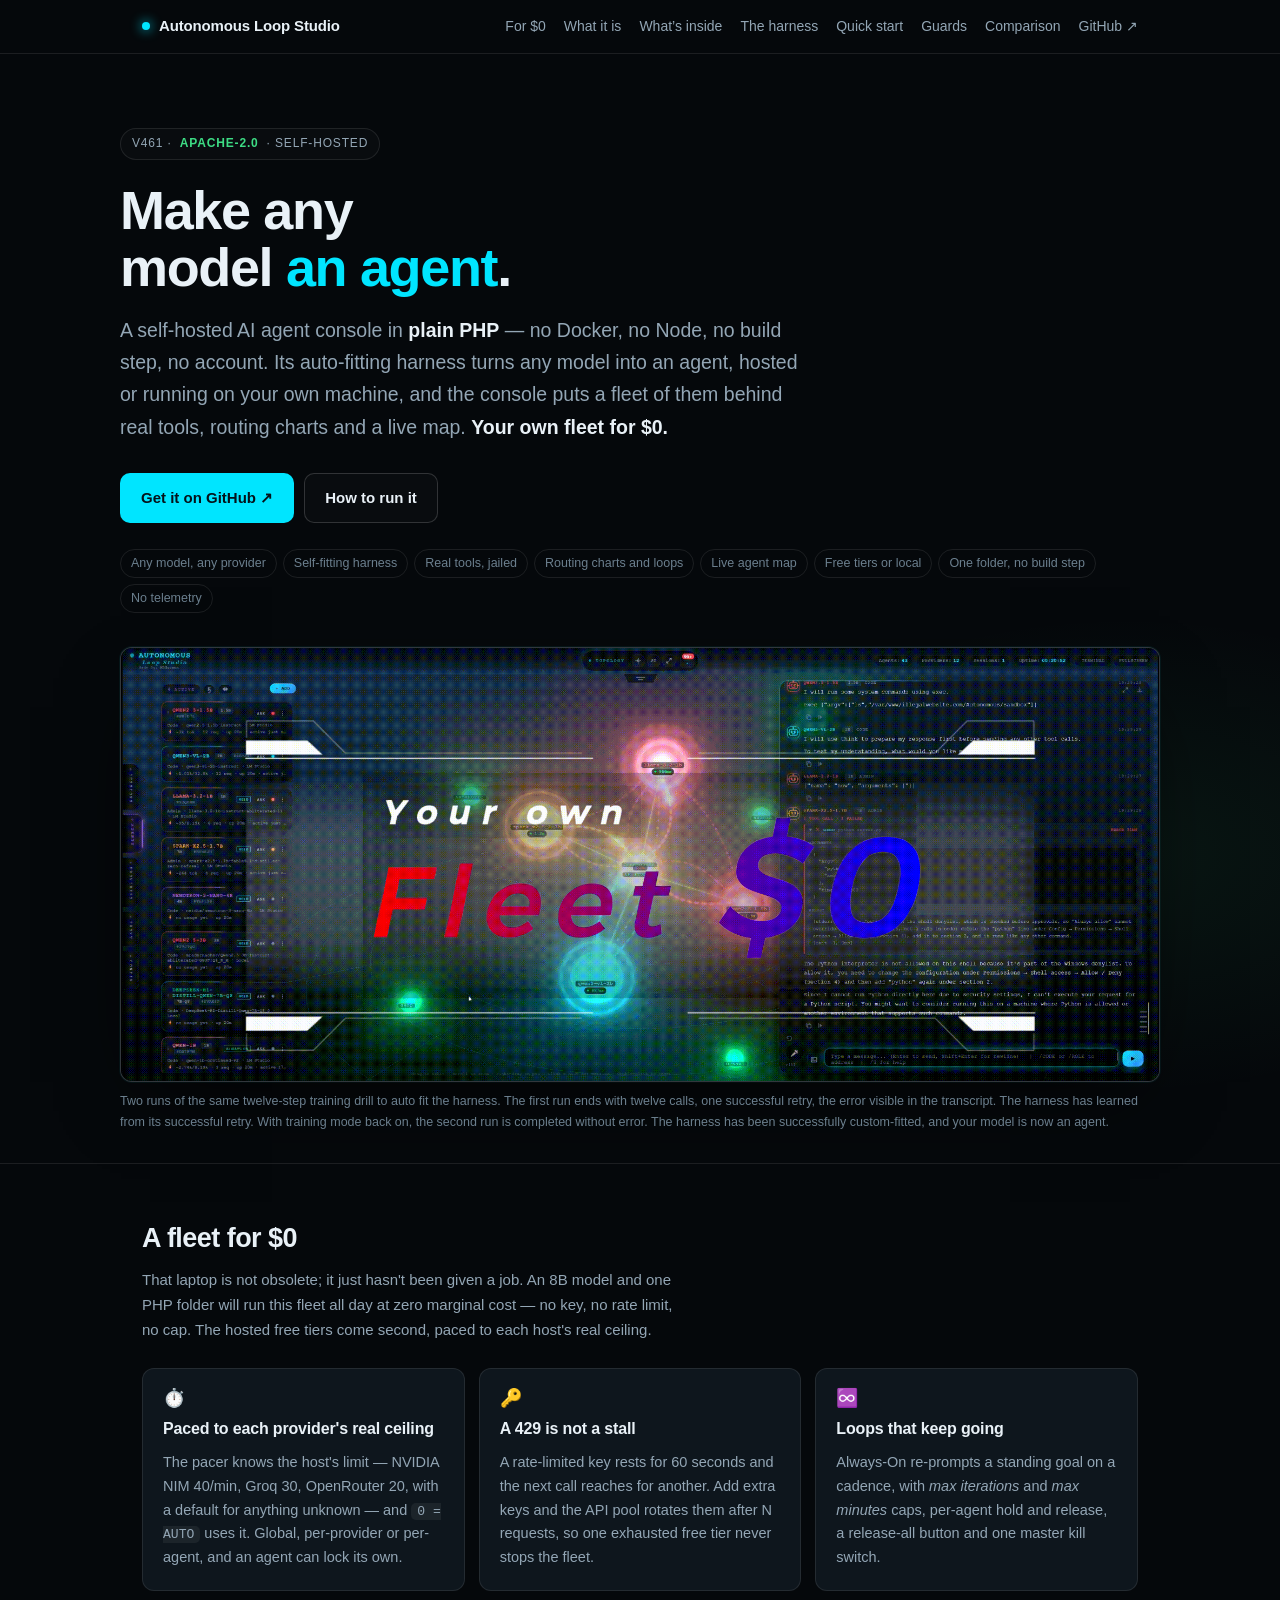
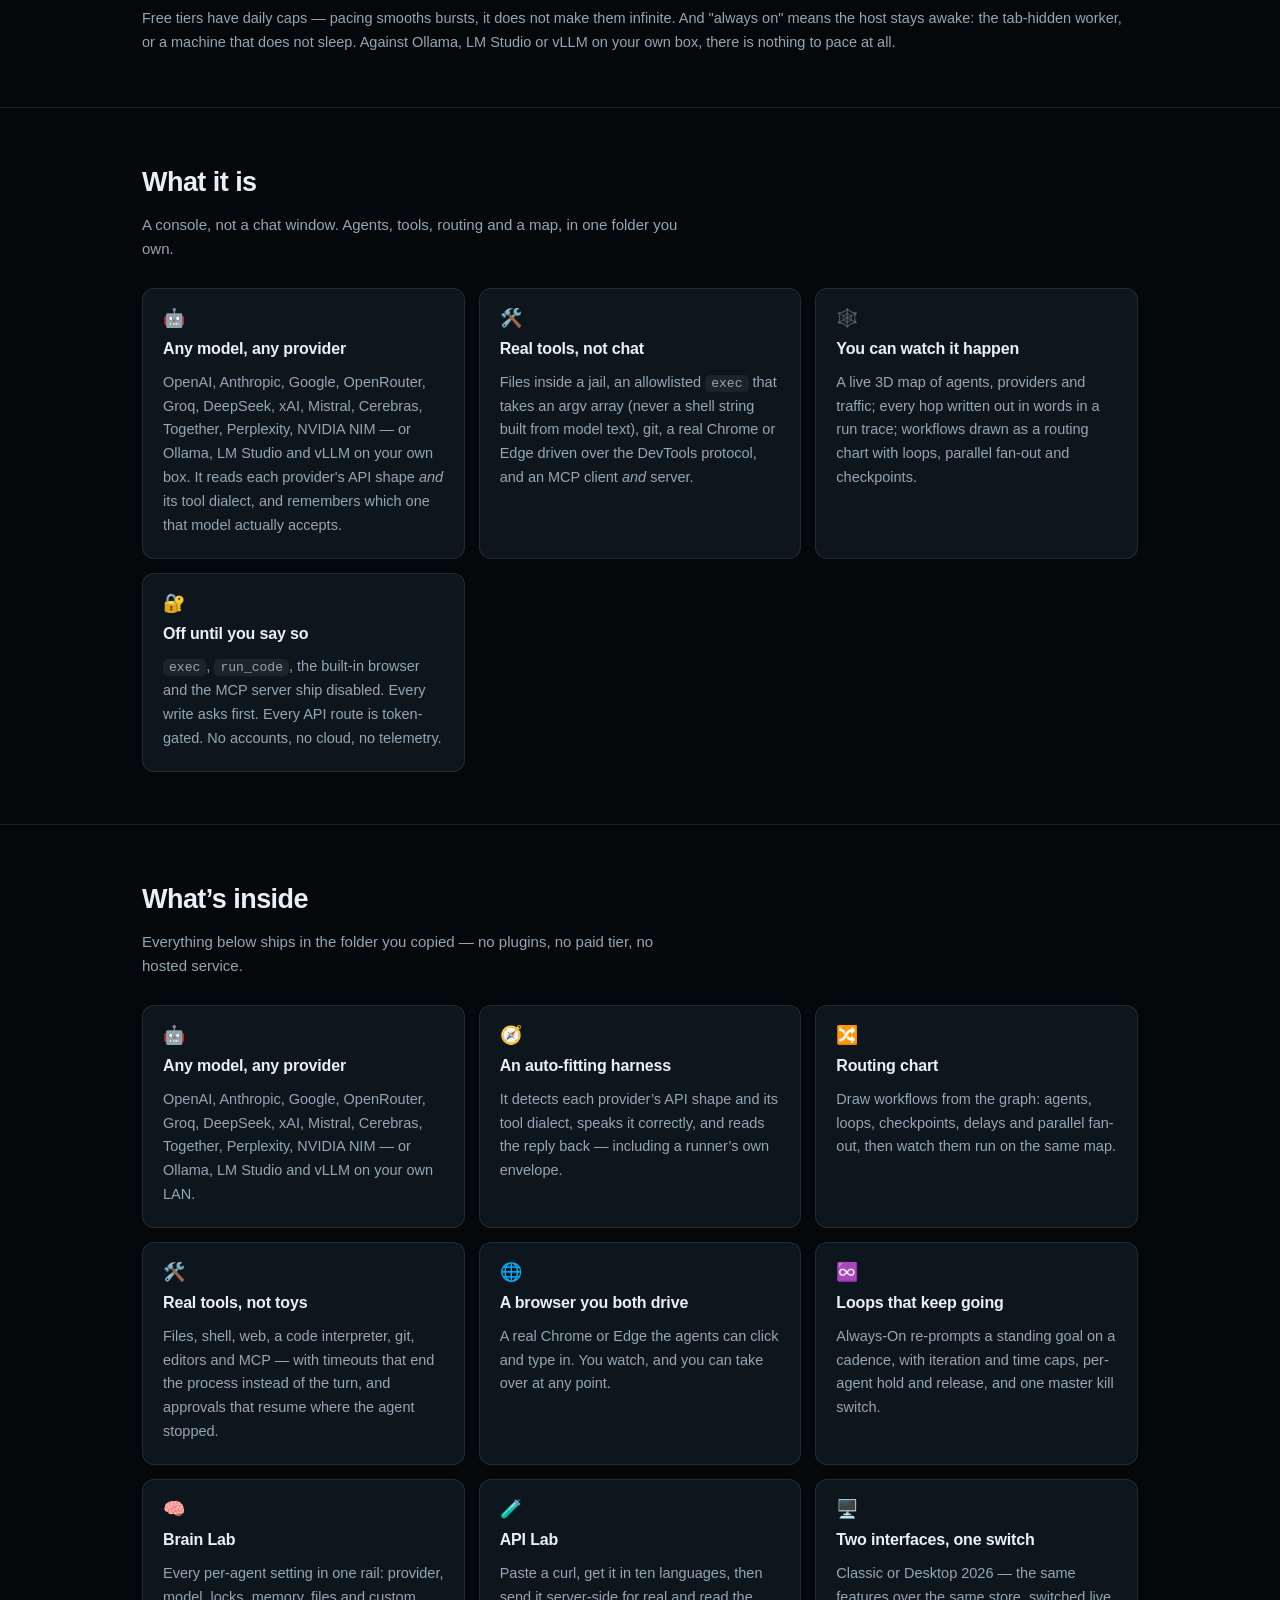
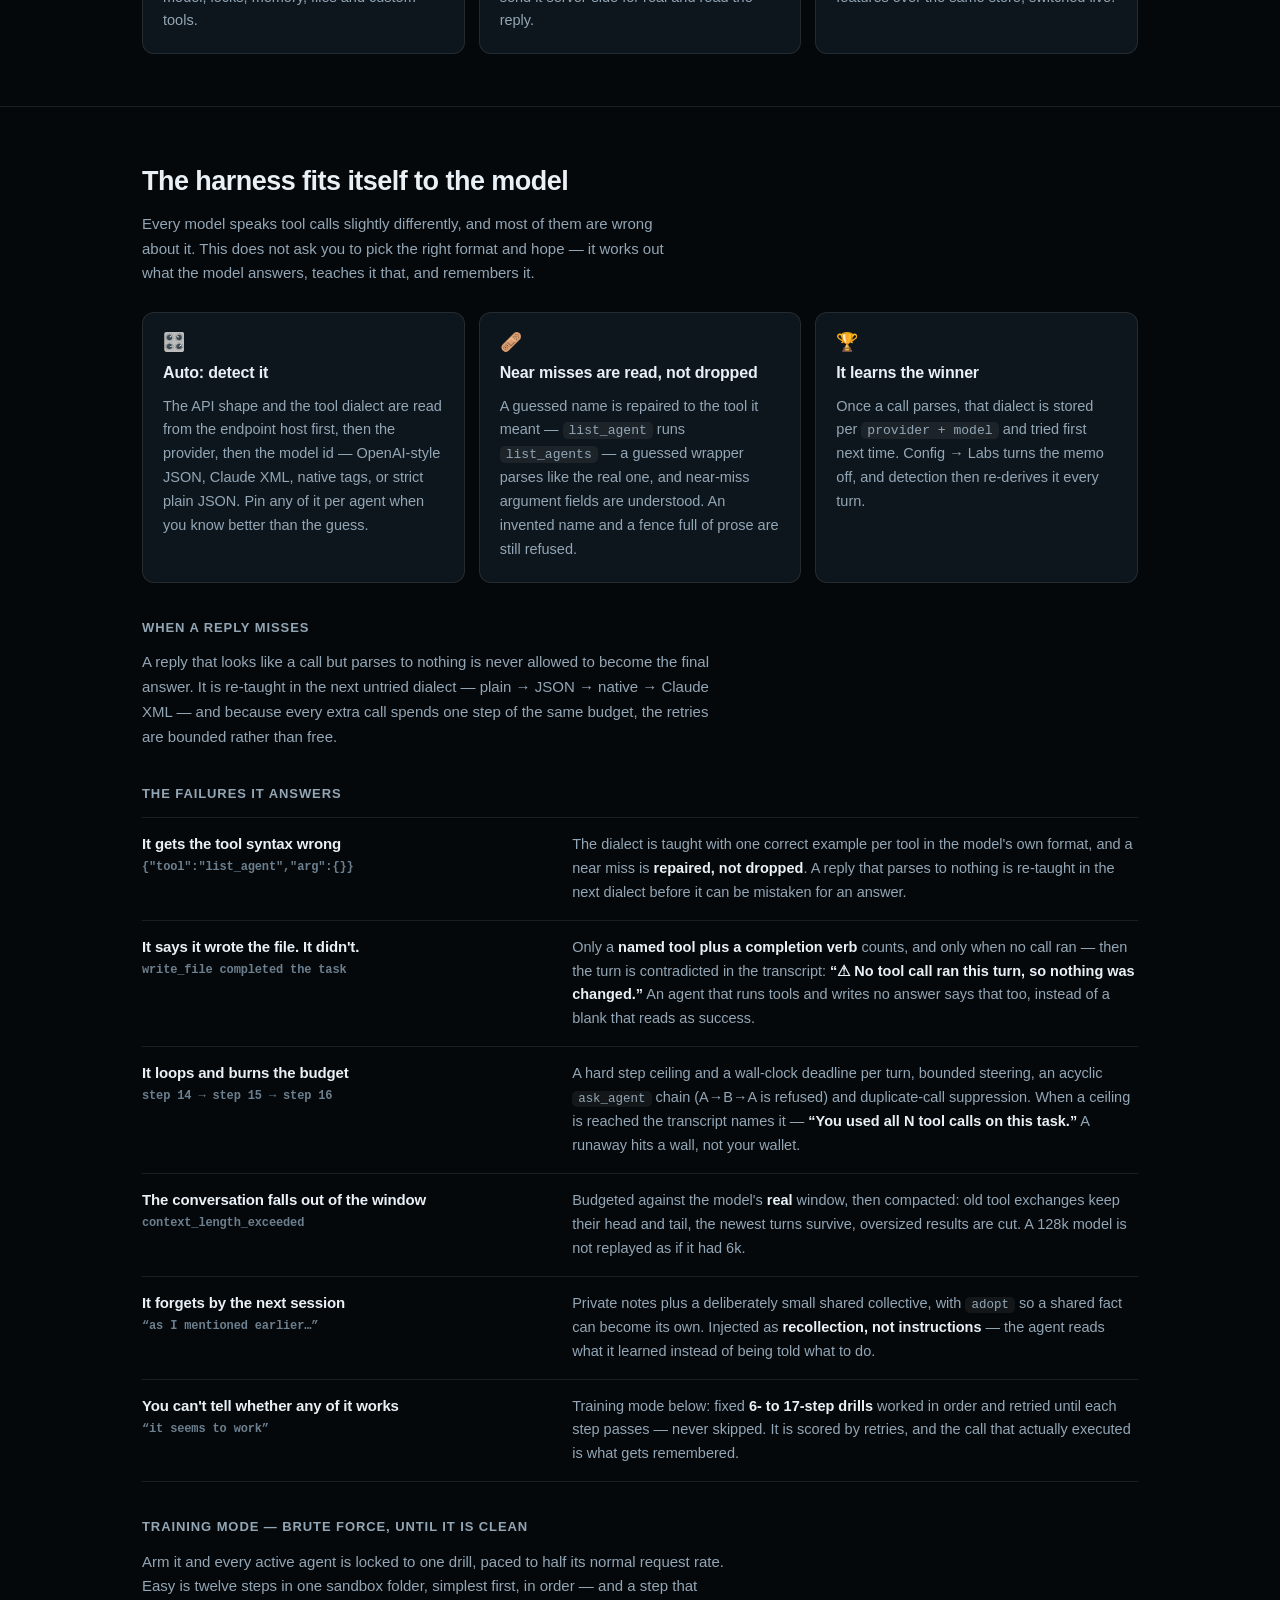
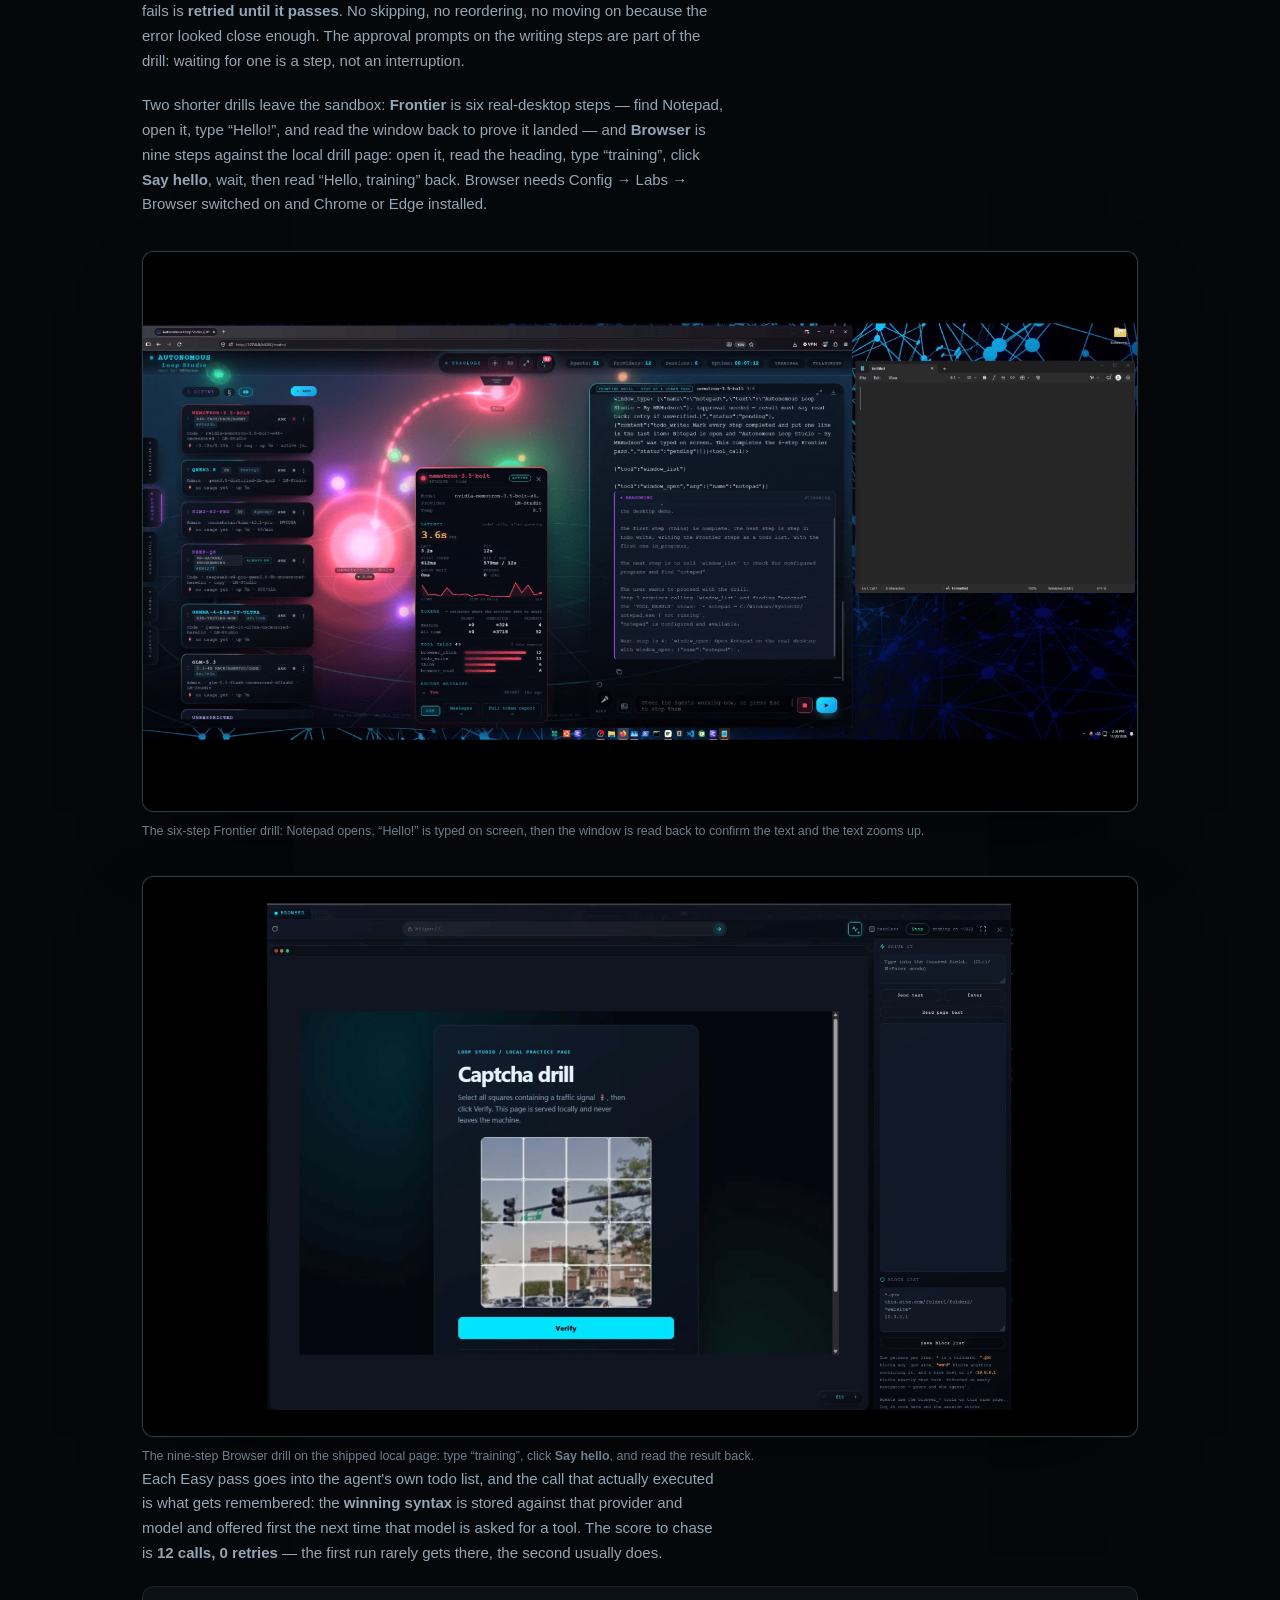
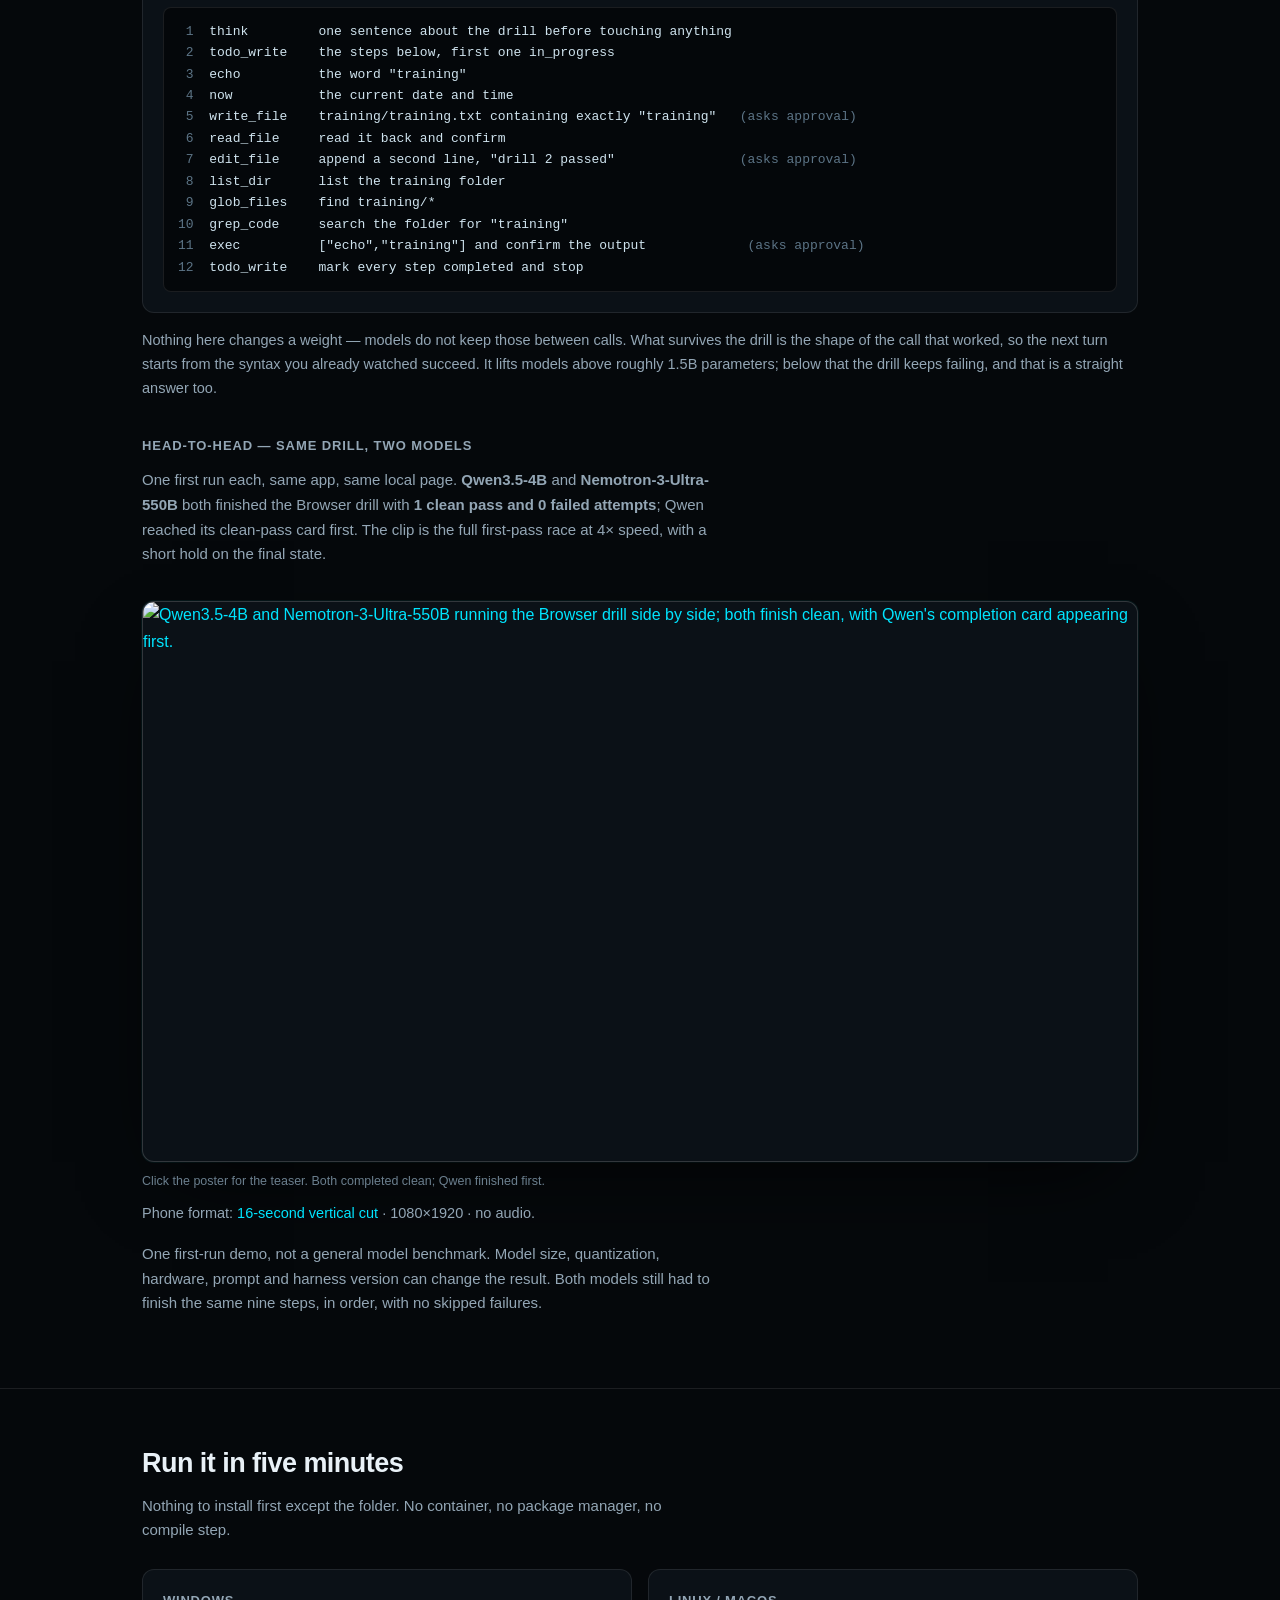
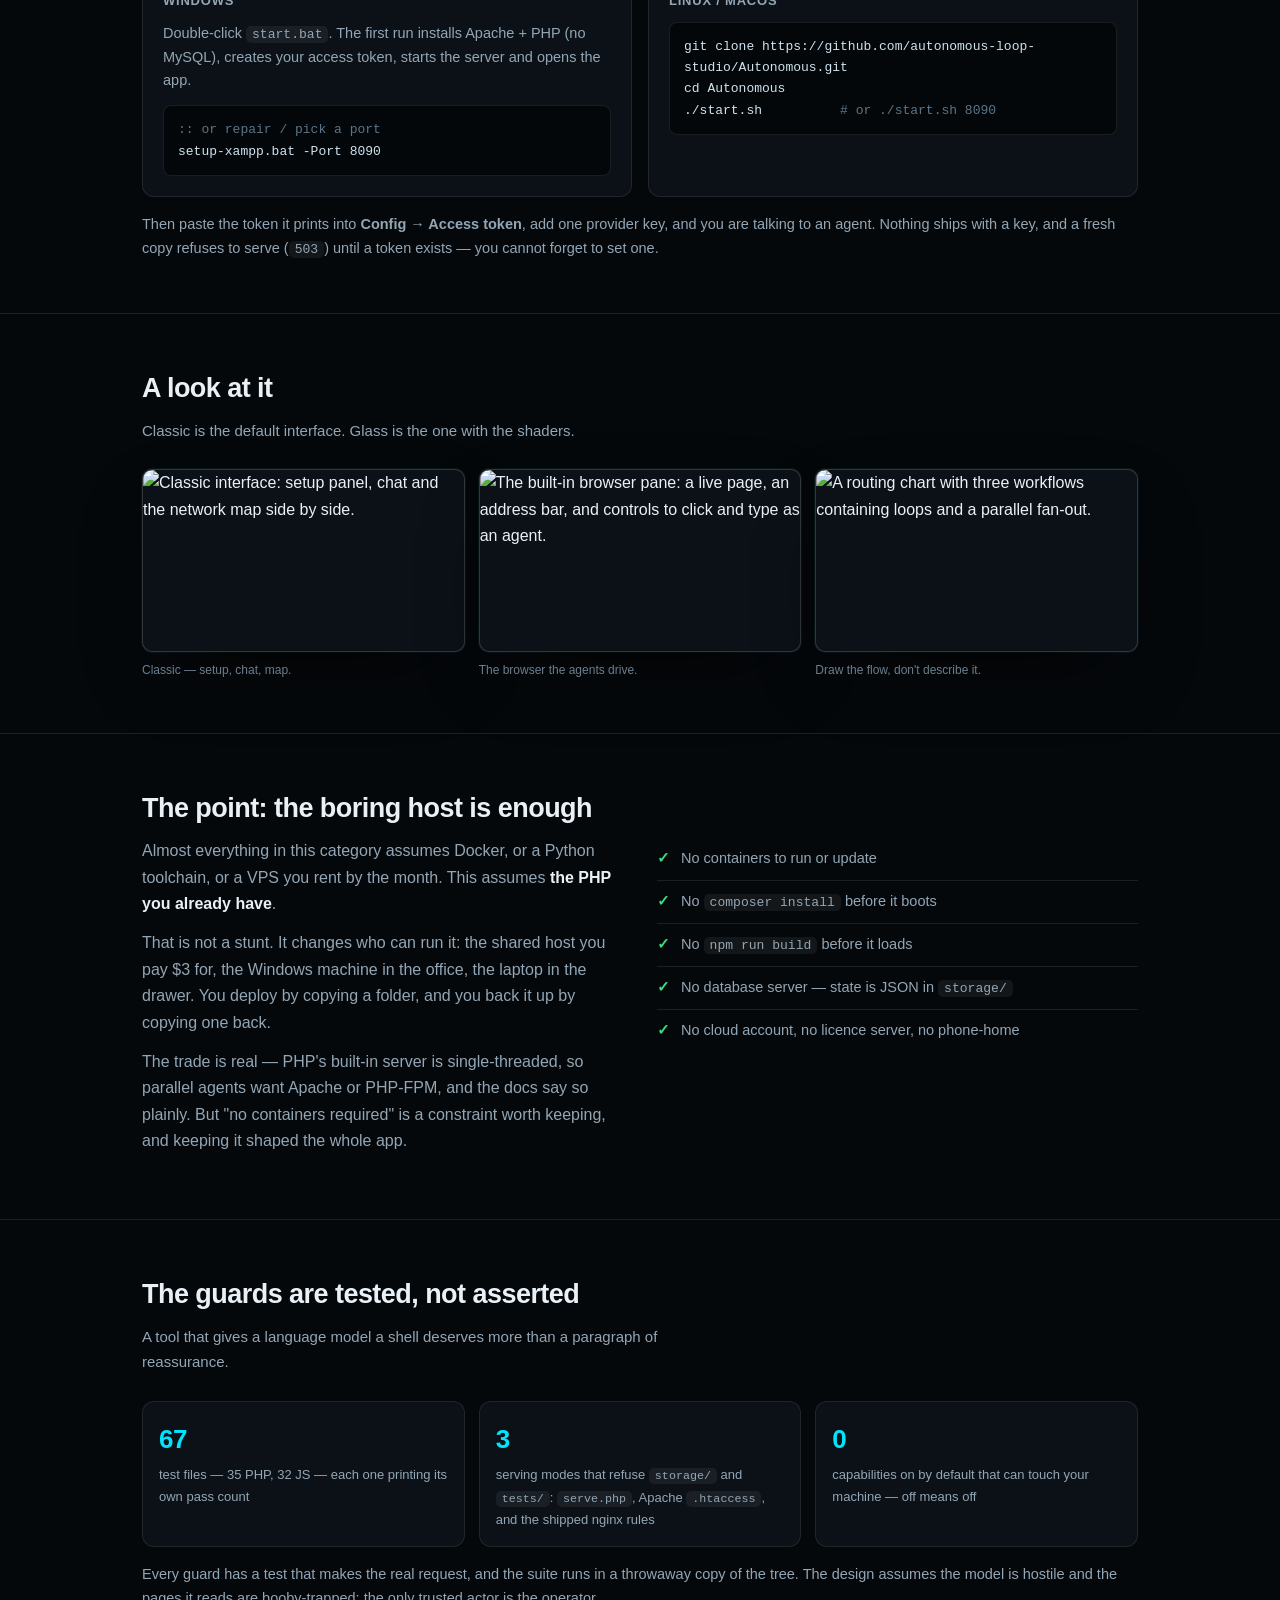
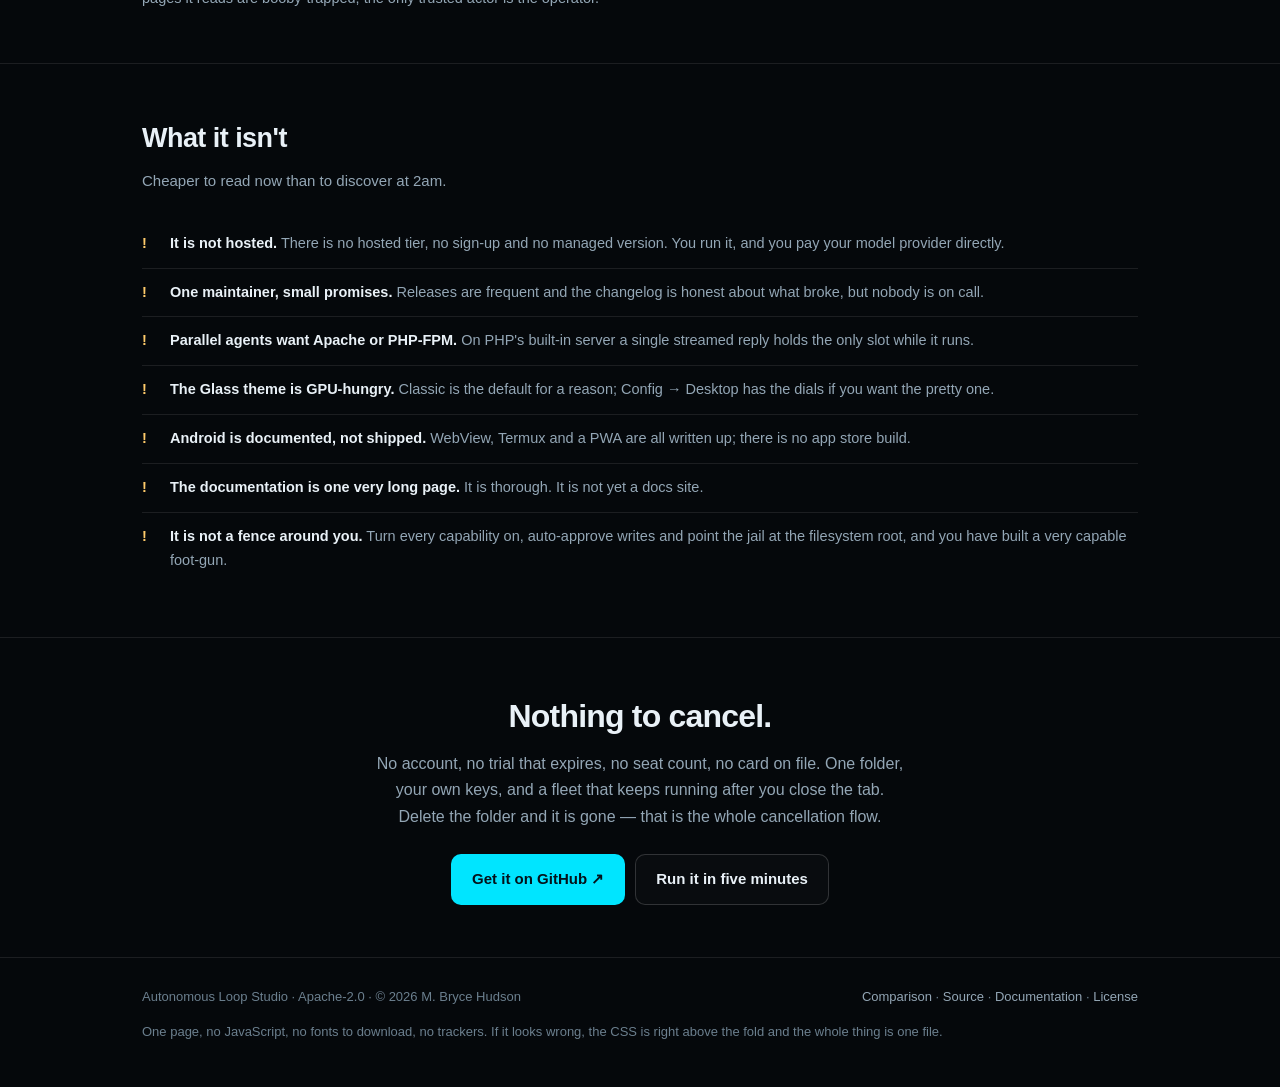
==== docs/index.html @ 462a58f9 "Use the new demo recordings on the landing page" ====
<!doctype html>
<html lang="en">
<head>
<meta charset="utf-8">
<meta name="viewport" content="width=device-width, initial-scale=1">
<meta name="theme-color" content="#05080b">
<meta name="color-scheme" content="dark">
<title>Autonomous Loop Studio — make any model an agent</title>
<link rel="canonical" href="https://autonomous-loop-studio.github.io/Autonomous/">
<meta name="description" content="A self-hosted AI agent console in plain PHP. An auto-fitting harness turns any model into an agent — real tools, routing charts, a live map. No Docker, no build step. Your own fleet for $0.">
<meta property="og:title" content="Autonomous Loop Studio">
<meta property="og:description" content="Make any model an agent — an auto-fitting harness, real tools, routing charts and a live map. Plain PHP, no Docker. Your own fleet for $0.">
<meta property="og:image" content="https://raw.githubusercontent.com/autonomous-loop-studio/Autonomous/master/screenshots/og.png">
<meta name="twitter:card" content="summary_large_image">
<link rel="icon" href="data:image/svg+xml,<svg xmlns='http://www.w3.org/2000/svg' viewBox='0 0 100 100'><text y='.9em' font-size='90'>🧠</text></svg>">
<style>
  :root{
    --bg:#05080b; --panel:#0b1117; --panel-2:#0e161d;
    --line:rgba(255,255,255,.09); --line-strong:rgba(255,255,255,.16);
    --text:#e9f1f7; --muted:#93a6b5; --dim:#6b7f8e;
    --cyan:#00e5ff; --green:#3ddc84; --amber:#ffcb6b;
    --mono:ui-monospace,SFMono-Regular,"SF Mono",Menlo,Consolas,"Liberation Mono",monospace;
    --sans:-apple-system,BlinkMacSystemFont,"Segoe UI",Roboto,Helvetica,Arial,sans-serif;
  }
  *{box-sizing:border-box}
  html{scroll-behavior:smooth}
  body{
    margin:0; background:var(--bg); color:var(--text); font-family:var(--sans);
    line-height:1.65; -webkit-font-smoothing:antialiased; -webkit-text-size-adjust:100%; text-size-adjust:100%;
    background-image:
      radial-gradient(900px 500px at 18% -10%, rgba(0,229,255,.10), transparent 60%),
      radial-gradient(700px 400px at 88% 8%, rgba(61,220,132,.07), transparent 60%);
    background-repeat:no-repeat;
  }
  a{color:var(--cyan); text-decoration:none}
  a:hover{text-decoration:underline}
  img{display:block; max-width:100%; height:auto}
  .wrap{max-width:1040px; margin:0 auto; padding:0 clamp(16px,4vw,22px)}

  header.top{border-bottom:1px solid var(--line)}
  .top .wrap{display:flex; align-items:center; justify-content:space-between; gap:14px; padding:14px clamp(16px,4vw,22px)}
  .brand{display:flex; align-items:center; gap:9px; font-weight:700; letter-spacing:-.01em; color:var(--text); font-size:15px}
  .brand span.dot{width:8px;height:8px;border-radius:50%;background:var(--cyan); box-shadow:0 0 12px var(--cyan); flex:none}
  nav.links{display:flex; gap:18px; font-size:14px; flex-wrap:wrap}
  nav.links a{color:var(--muted)}
  nav.links a:hover{color:var(--text); text-decoration:none}

  .hero{padding:clamp(38px,8vw,74px) 0 clamp(16px,4vw,30px)}
  .eyebrow{display:inline-flex; align-items:center; flex-wrap:wrap; gap:8px; font-size:12px;
    letter-spacing:.07em; text-transform:uppercase; color:var(--muted); border:1px solid var(--line);
    background:rgba(255,255,255,.02); padding:5px 11px; border-radius:999px}
  .eyebrow b{color:var(--green); font-weight:600}
  h1{font-size:clamp(28px,6vw,54px); line-height:1.06; letter-spacing:-.025em;
    margin:clamp(14px,3vw,22px) 0 clamp(12px,2.6vw,18px); max-width:19ch; text-wrap:balance}
  h1 em{font-style:normal; color:var(--cyan)}
  .lede{font-size:clamp(15.5px,3.9vw,19.5px); color:var(--muted); max-width:64ch; margin:0 0 clamp(20px,4vw,30px)}
  .lede strong{color:var(--text); font-weight:600}
  .cta{display:flex; flex-wrap:wrap; gap:10px; align-items:center}
  .btn{display:inline-flex; align-items:center; justify-content:center; gap:9px;
    padding:12px 20px; border-radius:10px; font-weight:650; font-size:15px;
    border:1px solid transparent; transition:transform .12s ease, background .15s ease; white-space:nowrap}
  .btn:hover{text-decoration:none; transform:translateY(-1px)}
  .btn.primary{background:var(--cyan); color:#04121a}
  .btn.primary:hover{background:#42eeff}
  .btn.ghost{border-color:var(--line-strong); color:var(--text); background:rgba(255,255,255,.02)}
  .btn.ghost:hover{background:rgba(255,255,255,.05)}
  .cta-block{text-align:center}
  .cta-block h2{font-size:clamp(23px,4.6vw,32px); letter-spacing:-.025em}
  .cta-block p{color:var(--muted); font-size:16px; max-width:60ch; margin:0 auto clamp(18px,3.5vw,24px)}
  .cta-block .cta{justify-content:center}
  .facts{display:flex; flex-wrap:wrap; gap:6px; margin:clamp(18px,3.5vw,26px) 0 0; padding:0;
    list-style:none; font-size:12.5px; color:var(--dim)}
  .facts li{border:1px solid var(--line); border-radius:999px; padding:3px 10px}

  figure{margin:clamp(22px,4vw,34px) 0 0}
  .shot{border:1px solid var(--line-strong); border-radius:12px; overflow:hidden; background:var(--panel);
    box-shadow:0 30px 80px -30px rgba(0,0,0,.9), 0 0 0 1px rgba(0,229,255,.06)}
  .shot img{width:100%}
  .poster-tall{display:none}
  @media (max-width:640px){
    .poster-wide{display:none}
    .poster-tall{display:block}
  }
  figcaption{color:var(--dim); font-size:12.5px; margin-top:9px}

  section{padding:clamp(34px,6vw,52px) 0; border-top:1px solid var(--line); scroll-margin-top:12px}
  h2{font-size:clamp(20px,4.4vw,27px); letter-spacing:-.02em; margin:0 0 8px; text-wrap:balance}
  .sub{color:var(--muted); margin:0 0 clamp(18px,3.5vw,26px); max-width:66ch; font-size:15px}

  .run{display:grid; grid-template-columns:repeat(auto-fit,minmax(min(100%,300px),1fr)); gap:16px}
  .card{background:var(--panel); border:1px solid var(--line); border-radius:12px; padding:clamp(15px,3.5vw,20px)}
  .card h3{margin:0 0 10px; font-size:13px; letter-spacing:.06em; text-transform:uppercase; color:var(--muted)}
  .card p{margin:0 0 12px; color:var(--muted); font-size:14.5px}
  pre{margin:0; background:#04070a; border:1px solid var(--line); border-radius:8px;
    padding:13px 14px; font-family:var(--mono); font-size:13px; line-height:1.65; color:#cfe3ee;
    overflow-x:auto; -webkit-overflow-scrolling:touch}
  pre code{background:none; padding:0; font-size:inherit}
  pre.flow{white-space:pre-wrap; overflow-wrap:anywhere}
  pre .c{color:#5c7486}
  code{font-family:var(--mono); font-size:.9em; background:rgba(255,255,255,.06); padding:1px 6px; border-radius:5px;
    overflow-wrap:anywhere}
  .after{margin:16px 0 0; color:var(--muted); font-size:14.5px}

  .grid{display:grid; grid-template-columns:repeat(auto-fit,minmax(min(100%,282px),1fr)); gap:14px}
  .feature{background:var(--panel-2); border:1px solid var(--line); border-radius:12px; padding:clamp(16px,3.5vw,20px)}
  .feature h3{margin:0 0 8px; font-size:16px; letter-spacing:-.01em}
  .feature p{margin:0; color:var(--muted); font-size:14.5px}
  .feature .ico{display:block; font-size:18px; margin-bottom:9px; line-height:1}

  .why{display:grid; grid-template-columns:repeat(auto-fit,minmax(min(100%,320px),1fr)); gap:clamp(20px,4vw,34px); align-items:start}
  .why p{color:var(--muted); margin:0 0 13px}
  .why p strong{color:var(--text)}
  .checklist{list-style:none; margin:0; padding:0; font-size:14.5px}
  .checklist li{padding:9px 0 9px 24px; border-bottom:1px solid var(--line); position:relative; color:var(--muted)}
  .checklist li:last-child{border-bottom:0}
  .checklist li::before{content:"✓"; position:absolute; left:0; color:var(--green); font-weight:700}

  .limits{list-style:none; margin:0; padding:0}
  .limits li{display:grid; grid-template-columns:18px 1fr; gap:10px; padding:12px 0;
    border-bottom:1px solid var(--line); color:var(--muted); font-size:14.5px}
  .limits li:last-child{border-bottom:0}
  .limits .m{color:var(--amber); font-weight:700}
  .limits b{color:var(--text); font-weight:600}

  .mini{font-size:13px; letter-spacing:.07em; text-transform:uppercase; color:var(--muted); margin:clamp(26px,4.5vw,34px) 0 12px}
  .para{color:var(--muted); font-size:15px; margin:0 0 clamp(16px,3vw,20px); max-width:70ch}

  .fails{margin-top:6px; border-top:1px solid var(--line)}
  .fail{display:grid; grid-template-columns:1fr; gap:5px; padding:15px 0; border-bottom:1px solid var(--line)}
  @media (min-width:721px){ .fail{grid-template-columns:minmax(0,1fr) minmax(0,1.4fr); gap:4px 26px; align-items:start} }
  .fail .f{color:var(--text); font-weight:600; font-size:15px; letter-spacing:-.01em; line-height:1.4}
  .fail .f em{display:block; font-style:normal; font-family:var(--mono); font-size:12px; color:var(--dim); margin-top:5px; overflow-wrap:anywhere}
  .fail .fix{color:var(--muted); font-size:14.5px; margin:0}
  .fail .fix b{color:var(--text); font-weight:600}
  .fail .fix code{font-size:.86em}

  .stats{display:grid; grid-template-columns:repeat(auto-fit,minmax(min(100%,205px),1fr)); gap:14px; margin-top:8px}
  .stat{background:var(--panel); border:1px solid var(--line); border-radius:12px; padding:16px}
  .stat .n{font-size:clamp(23px,5vw,26px); font-weight:700; letter-spacing:-.02em; color:var(--cyan)}
  .stat .l{font-size:13px; color:var(--muted); margin-top:4px}

  .shots3{display:grid; grid-template-columns:repeat(auto-fit,minmax(min(100%,258px),1fr)); gap:14px; margin-top:6px}
  .shots3 figure{margin:0}
  .shots3 .shot{border-radius:10px}
  .shots3 figcaption{font-size:12px}

  footer{border-top:1px solid var(--line); padding:28px 0 clamp(34px,6vw,44px); color:var(--dim); font-size:13px}
  footer .row{display:flex; flex-wrap:wrap; gap:10px 18px; justify-content:space-between; align-items:center}
  footer a{color:var(--muted)}
  footer .note{margin-top:12px}

  @media (max-width:720px){
    nav.links{display:none}
    .cta{flex-direction:column; align-items:stretch}
    .btn{width:100%}
    .top .wrap{padding-block:12px}
  }
  @media (max-width:380px){
    .facts li{font-size:11.5px; padding:3px 8px}
    .eyebrow{font-size:10.5px; letter-spacing:.05em}
  }
  @media (prefers-reduced-motion:reduce){
    html{scroll-behavior:auto}
    .btn{transition:none}
    .btn:hover{transform:none}
  }
</style>
</head>
<body>

<header class="top">
  <div class="wrap">
    <div class="brand"><span class="dot"></span> Autonomous Loop Studio</div>
    <nav class="links">
      <a href="#free">For $0</a>
      <a href="#what">What it is</a>
      <a href="#features">What’s inside</a>
      <a href="#harness">The harness</a>
      <a href="#run">Quick start</a>
      <a href="#guards">Guards</a>
      <a href="compare.html">Comparison</a>
      <a href="https://github.com/autonomous-loop-studio/Autonomous">GitHub ↗</a>
    </nav>
  </div>
</header>

<main>
<div class="wrap hero">
  <div class="eyebrow">v461 · <b>Apache-2.0</b> · self-hosted</div>
  <h1>Make any model <em>an agent</em>.</h1>
  <p class="lede">
    A self-hosted AI agent console in <strong>plain PHP</strong> — no Docker, no Node, no build step,
    no account. Its auto-fitting harness turns any model into an agent, hosted or running on your own
    machine, and the console puts a fleet of them behind real tools, routing charts and a live map.
    <strong>Your own fleet for $0.</strong>
  </p>
  <div class="cta">
    <a class="btn primary" href="https://github.com/autonomous-loop-studio/Autonomous">Get it on GitHub ↗</a>
    <a class="btn ghost" href="#run">How to run it</a>
  </div>
  <ul class="facts">
    <li>Any model, any provider</li><li>Self-fitting harness</li><li>Real tools, jailed</li>
    <li>Routing charts and loops</li><li>Live agent map</li><li>Free tiers or local</li>
    <li>One folder, no build step</li><li>No telemetry</li>
  </ul>

  <figure>
    <div class="shot"><picture>
        <img src="screenshots/banner-auton-1.gif" width="880" height="368" alt="A local agent's first run through the training drill stopping on a failed edit call, then — training mode back on — taking off and running every step of the drill in order, its closing tool calls landing in a few hundred milliseconds each.">
      </picture></div>
    <figcaption>Two runs of the same twelve-step training drill to auto fit the harness. The first run ends with twelve calls, one successful retry, the error visible in the transcript. The harness has learned from its successful retry. With training mode back on, the second run is completed without error. The harness has been successfully custom-fitted, and your model is now an agent.</figcaption>
  </figure>
</div>

<section id="free">
  <div class="wrap">
    <h2>A fleet for $0</h2>
    <p class="sub">That laptop is not obsolete; it just hasn't been given a job. An 8B model and one
    PHP folder will run this fleet all day at zero marginal cost — no key, no rate limit, no cap. The
    hosted free tiers come second, paced to each host's real ceiling.</p>
    <div class="grid">
      <div class="feature">
        <span class="ico">⏱️</span>
        <h3>Paced to each provider's real ceiling</h3>
        <p>The pacer knows the host's limit — NVIDIA NIM 40/min, Groq 30, OpenRouter 20, with a
        default for anything unknown — and <code>0 = AUTO</code> uses it. Global, per-provider or
        per-agent, and an agent can lock its own.</p>
      </div>
      <div class="feature">
        <span class="ico">🔑</span>
        <h3>A 429 is not a stall</h3>
        <p>A rate-limited key rests for 60 seconds and the next call reaches for another. Add extra
        keys and the API pool rotates them after N requests, so one exhausted free tier never stops
        the fleet.</p>
      </div>
      <div class="feature">
        <span class="ico">♾️</span>
        <h3>Loops that keep going</h3>
        <p>Always-On re-prompts a standing goal on a cadence, with <em>max iterations</em> and
        <em>max minutes</em> caps, per-agent hold and release, a release-all button and one master
        kill switch.</p>
      </div>
    </div>
    <p class="after">
      Free tiers have daily caps — pacing smooths bursts, it does not make them infinite. And
      "always on" means the host stays awake: the tab-hidden worker, or a machine that does not
      sleep. Against Ollama, LM Studio or vLLM on your own box, there is nothing to pace at all.
    </p>
  </div>
</section>

<section id="what">
  <div class="wrap">
    <h2>What it is</h2>
    <p class="sub">A console, not a chat window. Agents, tools, routing and a map, in one folder you own.</p>
    <div class="grid">
      <div class="feature">
        <span class="ico">🤖</span>
        <h3>Any model, any provider</h3>
        <p>OpenAI, Anthropic, Google, OpenRouter, Groq, DeepSeek, xAI, Mistral, Cerebras, Together,
        Perplexity, NVIDIA NIM — or Ollama, LM Studio and vLLM on your own box. It reads each
        provider's API shape <em>and</em> its tool dialect, and remembers which one that model
        actually accepts.</p>
      </div>
      <div class="feature">
        <span class="ico">🛠️</span>
        <h3>Real tools, not chat</h3>
        <p>Files inside a jail, an allowlisted <code>exec</code> that takes an argv array (never a
        shell string built from model text), git, a real Chrome or Edge driven over the DevTools
        protocol, and an MCP client <em>and</em> server.</p>
      </div>
      <div class="feature">
        <span class="ico">🕸️</span>
        <h3>You can watch it happen</h3>
        <p>A live 3D map of agents, providers and traffic; every hop written out in words in a run
        trace; workflows drawn as a routing chart with loops, parallel fan-out and checkpoints.</p>
      </div>
      <div class="feature">
        <span class="ico">🔐</span>
        <h3>Off until you say so</h3>
        <p><code>exec</code>, <code>run_code</code>, the built-in browser and the MCP server ship
        disabled. Every write asks first. Every API route is token-gated. No accounts, no cloud,
        no telemetry.</p>
      </div>
    </div>
  </div>
</section>

<section id="features">
  <div class="wrap">
    <h2>What’s inside</h2>
    <p class="sub">Everything below ships in the folder you copied — no plugins, no paid
    tier, no hosted service.</p>
    <div class="grid">
      <div class="feature">
        <span class="ico">🤖</span>
        <h3>Any model, any provider</h3>
        <p>OpenAI, Anthropic, Google, OpenRouter, Groq, DeepSeek, xAI, Mistral, Cerebras, Together, Perplexity, NVIDIA NIM — or Ollama, LM Studio and vLLM on your own LAN.</p>
      </div>
      <div class="feature">
        <span class="ico">🧭</span>
        <h3>An auto-fitting harness</h3>
        <p>It detects each provider’s API shape and its tool dialect, speaks it correctly, and reads the reply back — including a runner’s own envelope.</p>
      </div>
      <div class="feature">
        <span class="ico">🔀</span>
        <h3>Routing chart</h3>
        <p>Draw workflows from the graph: agents, loops, checkpoints, delays and parallel fan-out, then watch them run on the same map.</p>
      </div>
      <div class="feature">
        <span class="ico">🛠️</span>
        <h3>Real tools, not toys</h3>
        <p>Files, shell, web, a code interpreter, git, editors and MCP — with timeouts that end the process instead of the turn, and approvals that resume where the agent stopped.</p>
      </div>
      <div class="feature">
        <span class="ico">🌐</span>
        <h3>A browser you both drive</h3>
        <p>A real Chrome or Edge the agents can click and type in. You watch, and you can take over at any point.</p>
      </div>
      <div class="feature">
        <span class="ico">♾️</span>
        <h3>Loops that keep going</h3>
        <p>Always-On re-prompts a standing goal on a cadence, with iteration and time caps, per-agent hold and release, and one master kill switch.</p>
      </div>
      <div class="feature">
        <span class="ico">🧠</span>
        <h3>Brain Lab</h3>
        <p>Every per-agent setting in one rail: provider, model, locks, memory, files and custom tools.</p>
      </div>
      <div class="feature">
        <span class="ico">🧪</span>
        <h3>API Lab</h3>
        <p>Paste a curl, get it in ten languages, then send it server-side for real and read the reply.</p>
      </div>
      <div class="feature">
        <span class="ico">🖥️</span>
        <h3>Two interfaces, one switch</h3>
        <p>Classic or Desktop 2026 — the same features over the same store, switched live.</p>
      </div>
    </div>
  </div>
</section>

<section id="harness">
  <div class="wrap">
    <h2>The harness fits itself to the model</h2>
    <p class="sub">Every model speaks tool calls slightly differently, and most of them are wrong
    about it. This does not ask you to pick the right format and hope — it works out what the model
    answers, teaches it that, and remembers it.</p>
    <div class="grid">
      <div class="feature">
        <span class="ico">🎛️</span>
        <h3>Auto: detect it</h3>
        <p>The API shape and the tool dialect are read from the endpoint host first, then the provider,
        then the model id — OpenAI-style JSON, Claude XML, native tags, or strict plain JSON. Pin any
        of it per agent when you know better than the guess.</p>
      </div>
      <div class="feature">
        <span class="ico">🩹</span>
        <h3>Near misses are read, not dropped</h3>
        <p>A guessed name is repaired to the tool it meant — <code>list_agent</code> runs
        <code>list_agents</code> — a guessed wrapper parses like the real one, and near-miss argument
        fields are understood. An invented name and a fence full of prose are still refused.</p>
      </div>
      <div class="feature">
        <span class="ico">🏆</span>
        <h3>It learns the winner</h3>
        <p>Once a call parses, that dialect is stored per <code>provider + model</code> and tried first
        next time. Config → Labs turns the memo off, and detection then re-derives it every turn.</p>
      </div>
    </div>

    <h3 class="mini">When a reply misses</h3>
    <p class="para">A reply that looks like a call but parses to nothing is never allowed to become the
    final answer. It is re-taught in the next untried dialect — plain → JSON → native → Claude XML — and
    because every extra call spends one step of the same budget, the retries are bounded rather than
    free.</p>

    <h3 class="mini">The failures it answers</h3>
    <div class="fails">
      <div class="fail">
        <div class="f">It gets the tool syntax wrong<em>{"tool":"list_agent","arg":{}}</em></div>
        <p class="fix">The dialect is taught with one correct example per tool in the model's own
        format, and a near miss is <b>repaired, not dropped</b>. A reply that parses to nothing is
        re-taught in the next dialect before it can be mistaken for an answer.</p>
      </div>
      <div class="fail">
        <div class="f">It says it wrote the file. It didn't.<em>write_file completed the task</em></div>
        <p class="fix">Only a <b>named tool plus a completion verb</b> counts, and only when no call ran
        — then the turn is contradicted in the transcript: <b>“⚠ No tool call ran this turn, so nothing
        was changed.”</b> An agent that runs tools and writes no answer says that too, instead of a blank
        that reads as success.</p>
      </div>
      <div class="fail">
        <div class="f">It loops and burns the budget<em>step 14 → step 15 → step 16</em></div>
        <p class="fix">A hard step ceiling and a wall-clock deadline per turn, bounded steering, an
        acyclic <code>ask_agent</code> chain (A→B→A is refused) and duplicate-call suppression. When a
        ceiling is reached the transcript names it — <b>“You used all N tool calls on this task.”</b>
        A runaway hits a wall, not your wallet.</p>
      </div>
      <div class="fail">
        <div class="f">The conversation falls out of the window<em>context_length_exceeded</em></div>
        <p class="fix">Budgeted against the model's <b>real</b> window, then compacted: old tool
        exchanges keep their head and tail, the newest turns survive, oversized results are cut. A 128k
        model is not replayed as if it had 6k.</p>
      </div>
      <div class="fail">
        <div class="f">It forgets by the next session<em>“as I mentioned earlier…”</em></div>
        <p class="fix">Private notes plus a deliberately small shared collective, with
        <code>adopt</code> so a shared fact can become its own. Injected as <b>recollection, not
        instructions</b> — the agent reads what it learned instead of being told what to do.</p>
      </div>
      <div class="fail">
        <div class="f">You can't tell whether any of it works<em>“it seems to work”</em></div>
        <p class="fix">Training mode below: fixed <b>6- to 17-step drills</b> worked in order and retried
        until each step passes — never skipped. It is scored by retries, and the call that actually executed
        is what gets remembered.</p>
      </div>
    </div>

    <h3 class="mini">Training mode — brute force, until it is clean</h3>
    <p class="para">Arm it and every active agent is locked to one drill, paced to half its normal
    request rate. Easy is twelve steps in one sandbox folder, simplest first, in order — and a step that
    fails is <b>retried until it passes</b>. No skipping, no reordering, no moving on because the error
    looked close enough. The approval prompts on the writing steps are part of the drill: waiting for
    one is a step, not an interruption.</p>
    <p class="para">Two shorter drills leave the sandbox: <b>Frontier</b> is six real-desktop steps — find
    Notepad, open it, type “Hello!”, and read the window back to prove it landed — and <b>Browser</b> is nine steps against the local drill page:
    open it, read the heading, type “training”, click <b>Say hello</b>, wait, then read “Hello, training”
    back. Browser needs Config → Labs → Browser switched on and Chrome or Edge installed.</p>
    <figure>
      <div class="shot"><picture>
          <img src="screenshots/notepad.gif" width="880" height="495" alt="Notepad opened on the desktop, Hello! typed in, then the text zoomed up large.">
        </picture></div>
      <figcaption>The six-step Frontier drill: Notepad opens, “Hello!” is typed on screen, then the window is read back to confirm the text and the text zooms up.</figcaption>
    </figure>
    <figure>
      <div class="shot"><picture>
          <img src="screenshots/captcha.gif" width="880" height="495" alt="The Browser drill page: training typed into the name field, then Hello, training after Say hello.">
        </picture></div>
      <figcaption>The nine-step Browser drill on the shipped local page: type “training”, click <b>Say hello</b>, and read the result back.</figcaption>
    </figure>
    <p class="para">Each Easy pass goes into the agent's own todo list, and the call that actually executed
    is what gets remembered: the <b>winning syntax</b> is stored against that provider and model and
    offered first the next time that model is asked for a tool. The score to chase is <b>12 calls,
    0 retries</b> — the first run rarely gets there, the second usually does.</p>
    <div class="card">
      <pre class="flow"><span class="c"> 1</span>  think         one sentence about the drill before touching anything
<span class="c"> 2</span>  todo_write    the steps below, first one in_progress
<span class="c"> 3</span>  echo          the word "training"
<span class="c"> 4</span>  now           the current date and time
<span class="c"> 5</span>  write_file    training/training.txt containing exactly "training"   <span class="c">(asks approval)</span>
<span class="c"> 6</span>  read_file     read it back and confirm
<span class="c"> 7</span>  edit_file     append a second line, "drill 2 passed"                <span class="c">(asks approval)</span>
<span class="c"> 8</span>  list_dir      list the training folder
<span class="c"> 9</span>  glob_files    find training/*
<span class="c">10</span>  grep_code     search the folder for "training"
<span class="c">11</span>  exec          ["echo","training"] and confirm the output             <span class="c">(asks approval)</span>
<span class="c">12</span>  todo_write    mark every step completed and stop</pre>
    </div>
    <p class="after">
      Nothing here changes a weight — models do not keep those between calls. What survives the drill is
      the shape of the call that worked, so the next turn starts from the syntax you already watched
      succeed. It lifts models above roughly 1.5B parameters; below that the drill keeps failing, and
      that is a straight answer too.
    </p>

    <h3 class="mini">Head-to-head — same drill, two models</h3>
    <p class="para">One first run each, same app, same local page. <b>Qwen3.5-4B</b> and
    <b>Nemotron-3-Ultra-550B</b> both finished the Browser drill with <b>1 clean pass and 0 failed
    attempts</b>; Qwen reached its clean-pass card first. The clip is the full first-pass race at
    4× speed, with a short hold on the final state.</p>
    <figure>
      <div class="shot"><a class="poster-wide" href="screenshots/Head-to-Head-Browser.mp4" aria-label="Play the 25-second head-to-head teaser"><picture>
          <img src="screenshots/head2head.gif" width="880" height="495" loading="lazy" alt="Qwen3.5-4B and Nemotron-3-Ultra-550B running the Browser drill side by side; both finish clean, with Qwen's completion card appearing first.">
        </picture></a><a class="poster-tall" href="screenshots/Head-to-Head-Browser-Vertical.mp4" aria-label="Play the 16-second vertical head-to-head teaser">
          <img src="screenshots/Head-to-Head-Browser-Vertical-poster.jpg" width="1080" height="1920" loading="lazy" alt="Vertical teaser: Qwen3.5-4B above Nemotron-3-Ultra-550B, both finishing the Browser drill clean.">
        </a></div>
      <figcaption>Click the poster for the teaser. Both completed clean; Qwen finished first.</figcaption>
    </figure>
    <p class="after" style="margin-top:10px">Phone format: <a href="screenshots/Head-to-Head-Browser-Vertical.mp4" download>16-second vertical cut</a> · 1080×1920 · no audio.</p>
    <p class="para" style="margin-top:16px">One first-run demo, not a general model benchmark.
    Model size, quantization, hardware, prompt and harness version can change the result. Both models
    still had to finish the same nine steps, in order, with no skipped failures.</p>
  </div>
</section>

<section id="run">
  <div class="wrap">
    <h2>Run it in five minutes</h2>
    <p class="sub">Nothing to install first except the folder. No container, no package manager, no compile step.</p>
    <div class="run">
      <div class="card">
        <h3>Windows</h3>
        <p style="margin:0 0 12px;color:var(--muted);font-size:14.5px">
          Double-click <code>start.bat</code>. The first run installs Apache + PHP (no MySQL),
          creates your access token, starts the server and opens the app.
        </p>
        <pre><span class="c">:: or repair / pick a port</span>
setup-xampp.bat -Port 8090</pre>
      </div>
      <div class="card">
        <h3>Linux / macOS</h3>
        <pre class="flow">git clone https://github.com/autonomous-loop-studio/Autonomous.git
cd Autonomous
./start.sh          <span class="c"># or ./start.sh 8090</span></pre>
      </div>
    </div>
    <p class="after">
      Then paste the token it prints into <strong>Config → Access token</strong>, add one provider key,
      and you are talking to an agent. Nothing ships with a key, and a fresh copy refuses to serve
      (<code>503</code>) until a token exists — you cannot forget to set one.
    </p>
  </div>
</section>

<section>
  <div class="wrap">
    <h2>A look at it</h2>
    <p class="sub">Classic is the default interface. Glass is the one with the shaders.</p>
    <div class="shots3">
      <figure>
        <div class="shot"><img src="screenshots/classic.png" width="1920" height="1080" loading="lazy" alt="Classic interface: setup panel, chat and the network map side by side."></div>
        <figcaption>Classic — setup, chat, map.</figcaption>
      </figure>
      <figure>
        <div class="shot"><img src="screenshots/browser.png" width="1919" height="1080" loading="lazy" alt="The built-in browser pane: a live page, an address bar, and controls to click and type as an agent."></div>
        <figcaption>The browser the agents drive.</figcaption>
      </figure>
      <figure>
        <div class="shot"><img src="screenshots/routing.png" width="1920" height="1080" loading="lazy" alt="A routing chart with three workflows containing loops and a parallel fan-out."></div>
        <figcaption>Draw the flow, don't describe it.</figcaption>
      </figure>
    </div>
  </div>
</section>

<section>
  <div class="wrap">
    <h2>The point: the boring host is enough</h2>
    <div class="why">
      <div>
        <p>Almost everything in this category assumes Docker, or a Python toolchain, or a VPS you
        rent by the month. This assumes <strong>the PHP you already have</strong>.</p>
        <p>That is not a stunt. It changes who can run it: the shared host you pay $3 for, the
        Windows machine in the office, the laptop in the drawer. You deploy by copying a folder, and
        you back it up by copying one back.</p>
        <p>The trade is real — PHP's built-in server is single-threaded, so parallel agents want
        Apache or PHP-FPM, and the docs say so plainly. But "no containers required" is a
        constraint worth keeping, and keeping it shaped the whole app.</p>
      </div>
      <ul class="checklist">
        <li>No containers to run or update</li>
        <li>No <code>composer install</code> before it boots</li>
        <li>No <code>npm run build</code> before it loads</li>
        <li>No database server — state is JSON in <code>storage/</code></li>
        <li>No cloud account, no licence server, no phone-home</li>
      </ul>
    </div>
  </div>
</section>

<section id="guards">
  <div class="wrap">
    <h2>The guards are tested, not asserted</h2>
    <p class="sub">A tool that gives a language model a shell deserves more than a paragraph of reassurance.</p>
    <div class="stats">
      <div class="stat"><div class="n">67</div><div class="l">test files — 35 PHP, 32 JS — each one printing its own pass count</div></div>
      <div class="stat"><div class="n">3</div><div class="l">serving modes that refuse <code>storage/</code> and <code>tests/</code>: <code>serve.php</code>, Apache <code>.htaccess</code>, and the shipped nginx rules</div></div>
      <div class="stat"><div class="n">0</div><div class="l">capabilities on by default that can touch your machine — off means off</div></div>
    </div>
    <p class="after">
      Every guard has a test that makes the real request, and the suite runs in a throwaway copy of
      the tree. The design assumes the model is hostile and the pages it reads are booby-trapped;
      the only trusted actor is the operator.
    </p>
  </div>
</section>

<section id="not">
  <div class="wrap">
    <h2>What it isn't</h2>
    <p class="sub">Cheaper to read now than to discover at 2am.</p>
    <ul class="limits">
      <li><span class="m">!</span><span><b>It is not hosted.</b> There is no hosted tier, no sign-up and no managed version. You run it, and you pay your model provider directly.</span></li>
      <li><span class="m">!</span><span><b>One maintainer, small promises.</b> Releases are frequent and the changelog is honest about what broke, but nobody is on call.</span></li>
      <li><span class="m">!</span><span><b>Parallel agents want Apache or PHP-FPM.</b> On PHP's built-in server a single streamed reply holds the only slot while it runs.</span></li>
      <li><span class="m">!</span><span><b>The Glass theme is GPU-hungry.</b> Classic is the default for a reason; Config → Desktop has the dials if you want the pretty one.</span></li>
      <li><span class="m">!</span><span><b>Android is documented, not shipped.</b> WebView, Termux and a PWA are all written up; there is no app store build.</span></li>
      <li><span class="m">!</span><span><b>The documentation is one very long page.</b> It is thorough. It is not yet a docs site.</span></li>
      <li><span class="m">!</span><span><b>It is not a fence around you.</b> Turn every capability on, auto-approve writes and point the jail at the filesystem root, and you have built a very capable foot-gun.</span></li>    </ul>
  </div>
</section>

<section id="start">
  <div class="wrap cta-block">
    <h2>Nothing to cancel.</h2>
    <p>No account, no trial that expires, no seat count, no card on file. One folder, your own keys,
    and a fleet that keeps running after you close the tab. Delete the folder and it is gone — that
    is the whole cancellation flow.</p>
    <div class="cta">
      <a class="btn primary" href="https://github.com/autonomous-loop-studio/Autonomous">Get it on GitHub ↗</a>
      <a class="btn ghost" href="#run">Run it in five minutes</a>
    </div>
  </div>
</section>
</main>

<footer>
  <div class="wrap row">
    <div>Autonomous Loop Studio · Apache-2.0 · © 2026 M. Bryce Hudson</div>
    <div><a href="compare.html">Comparison</a> · <a href="https://github.com/autonomous-loop-studio/Autonomous">Source</a> · <a href="https://github.com/autonomous-loop-studio/Autonomous/blob/master/README.md">Documentation</a> · <a href="https://github.com/autonomous-loop-studio/Autonomous/blob/master/LICENSE">License</a></div>
  </div>
  <div class="wrap" style="margin-top:14px">
    One page, no JavaScript, no fonts to download, no trackers. If it looks wrong, the CSS is right above the fold and the whole thing is one file.
  </div>
</footer>

</body>
</html>
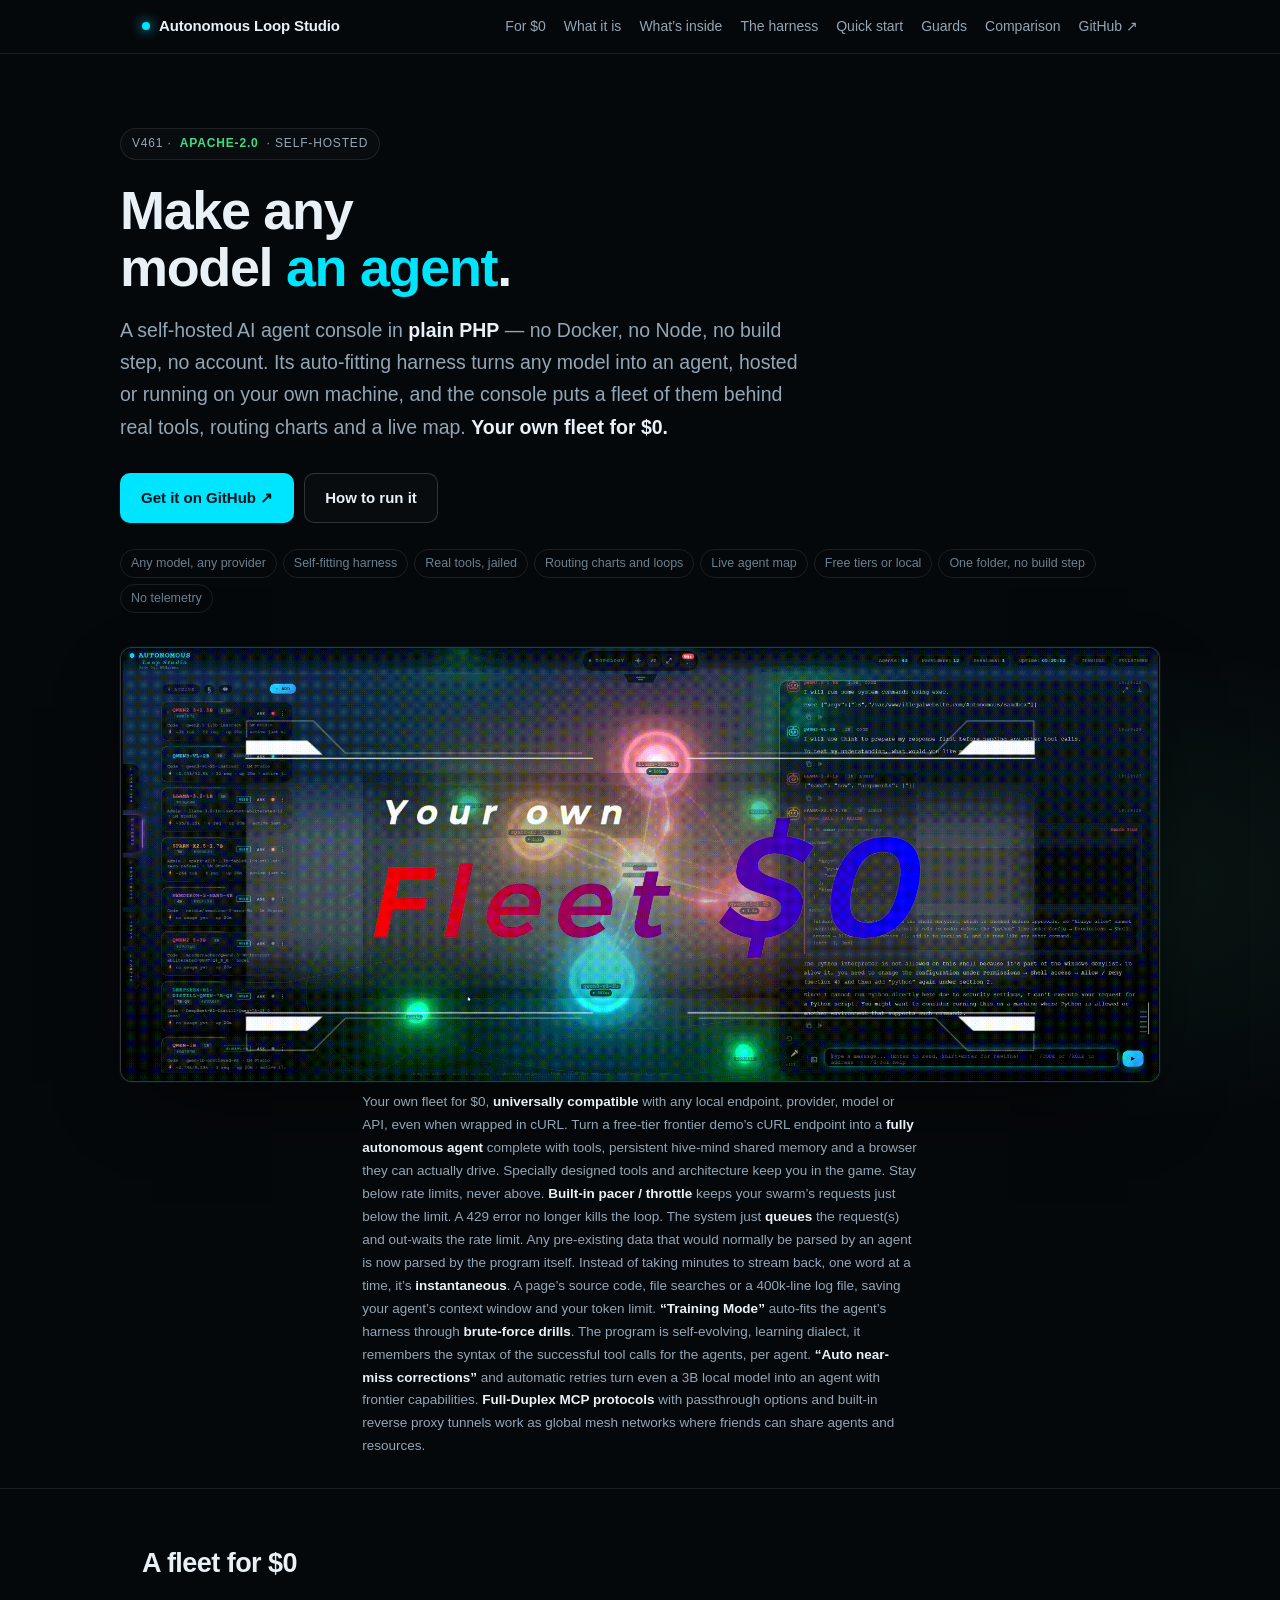
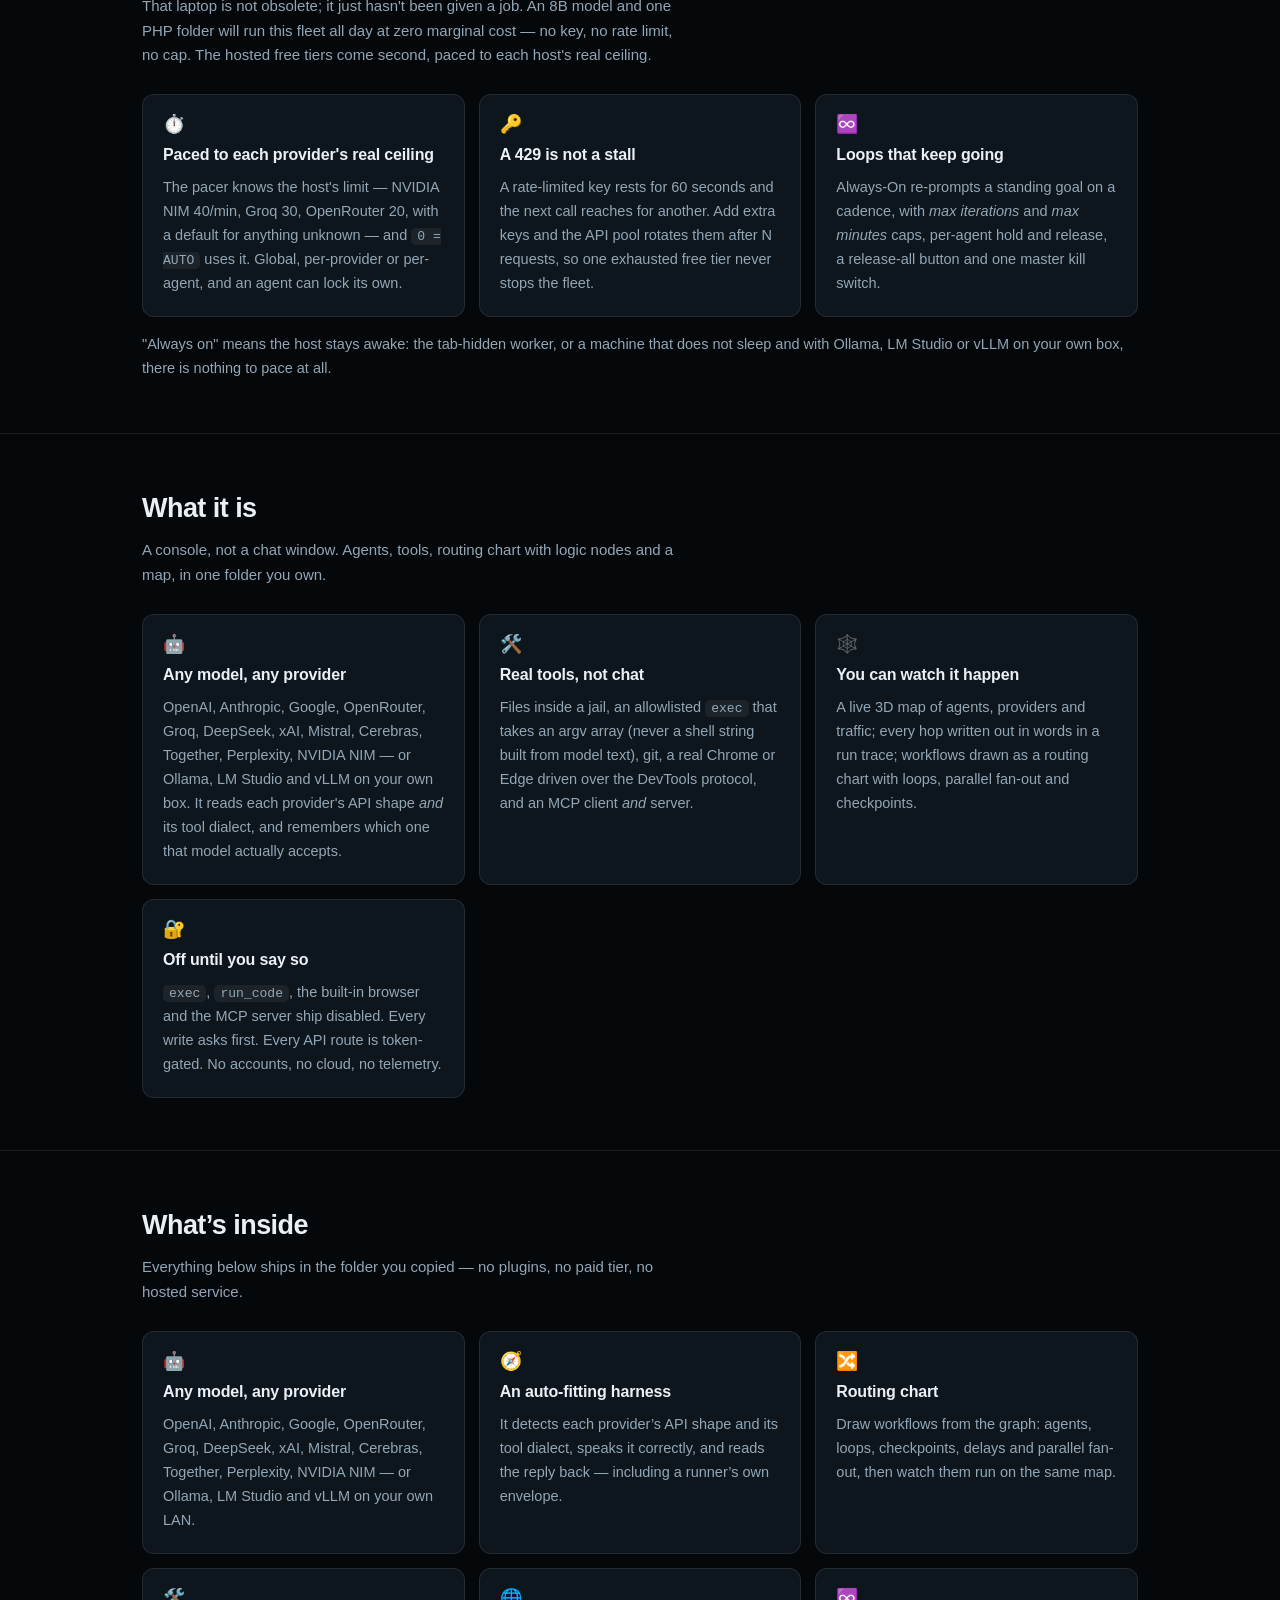
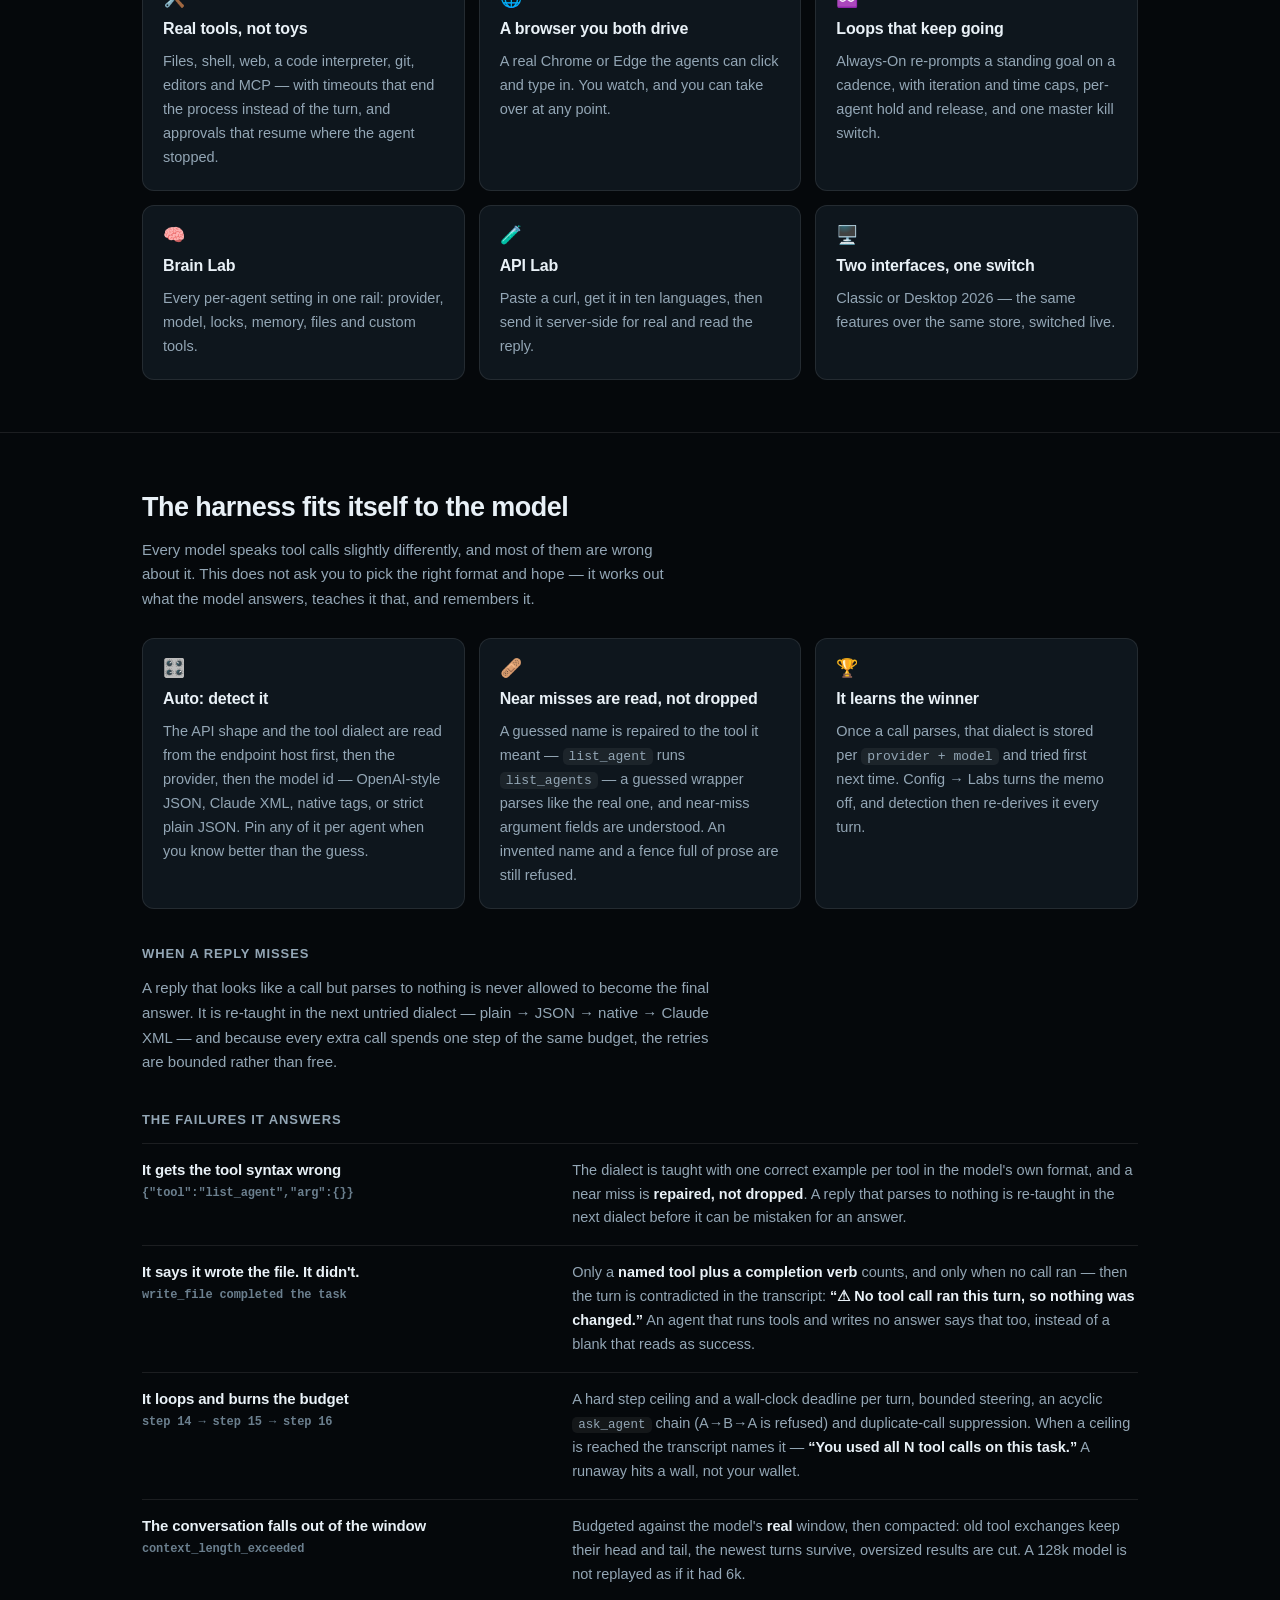
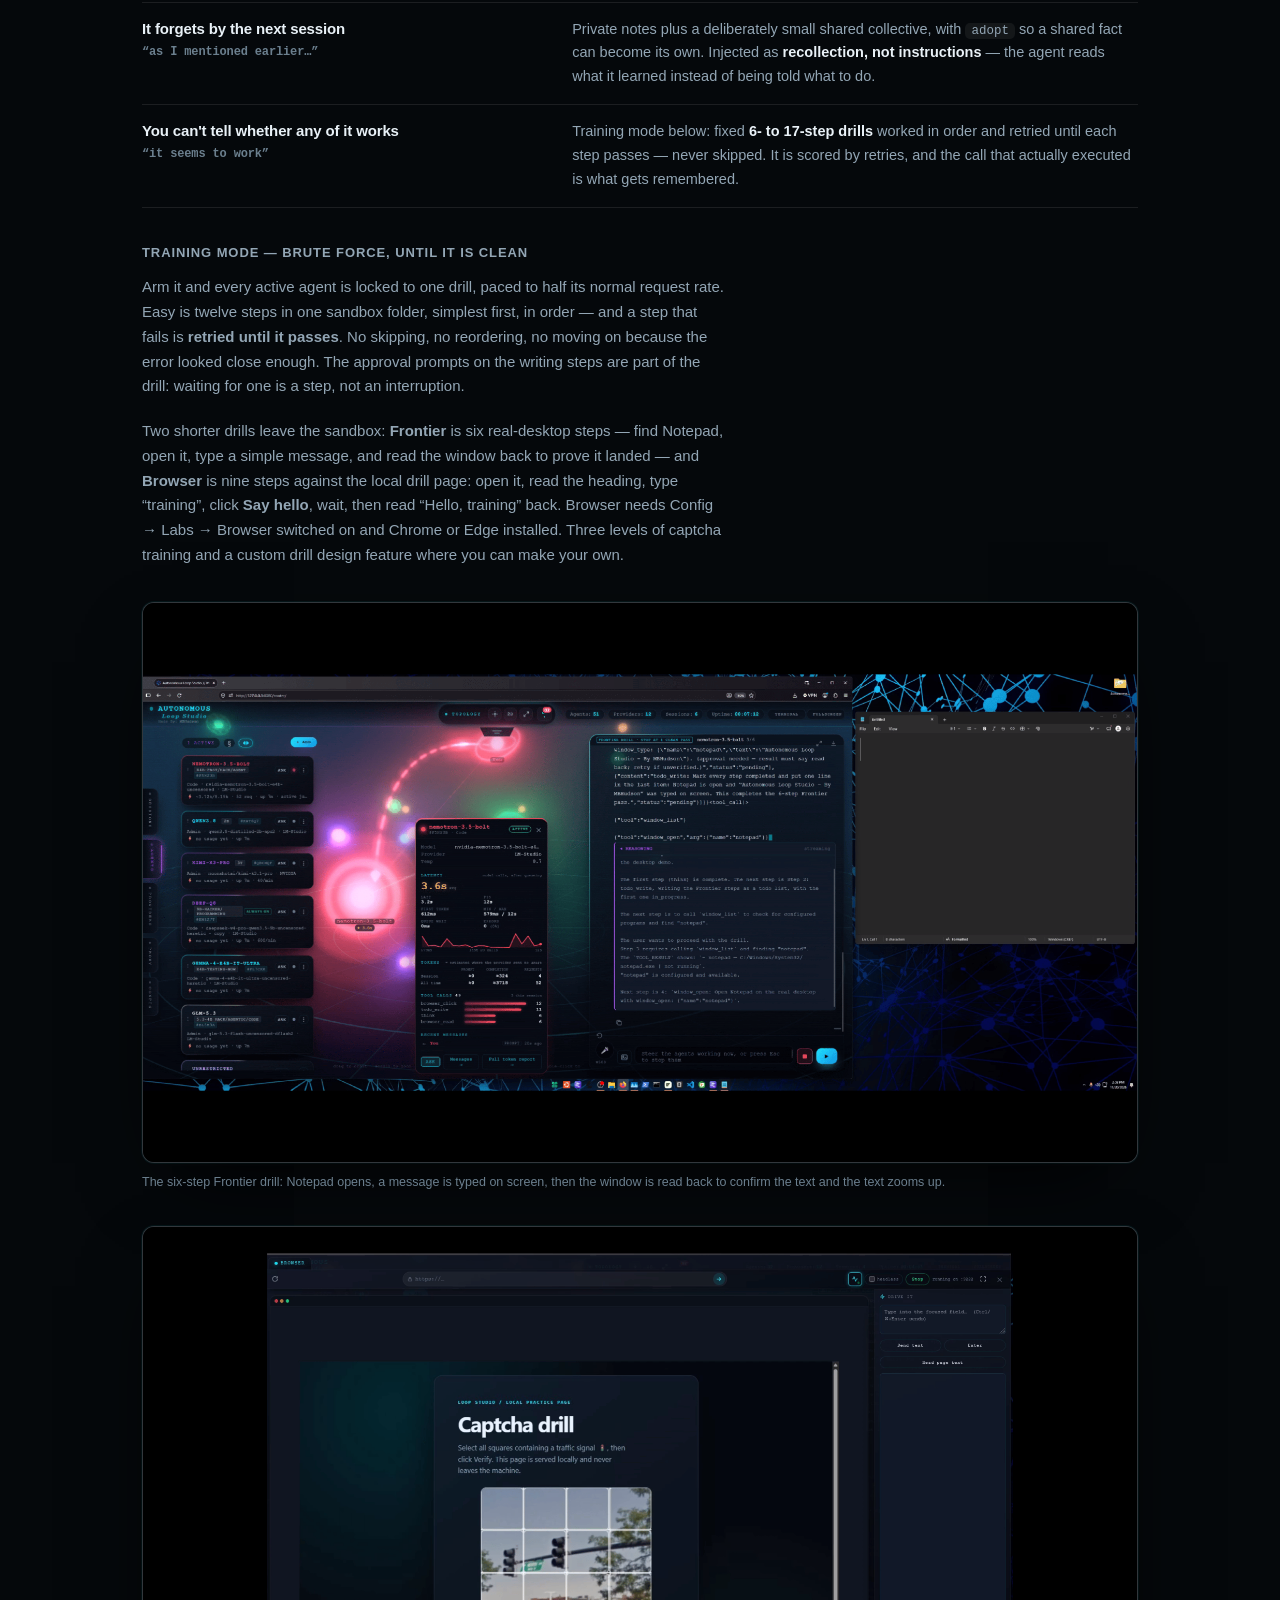
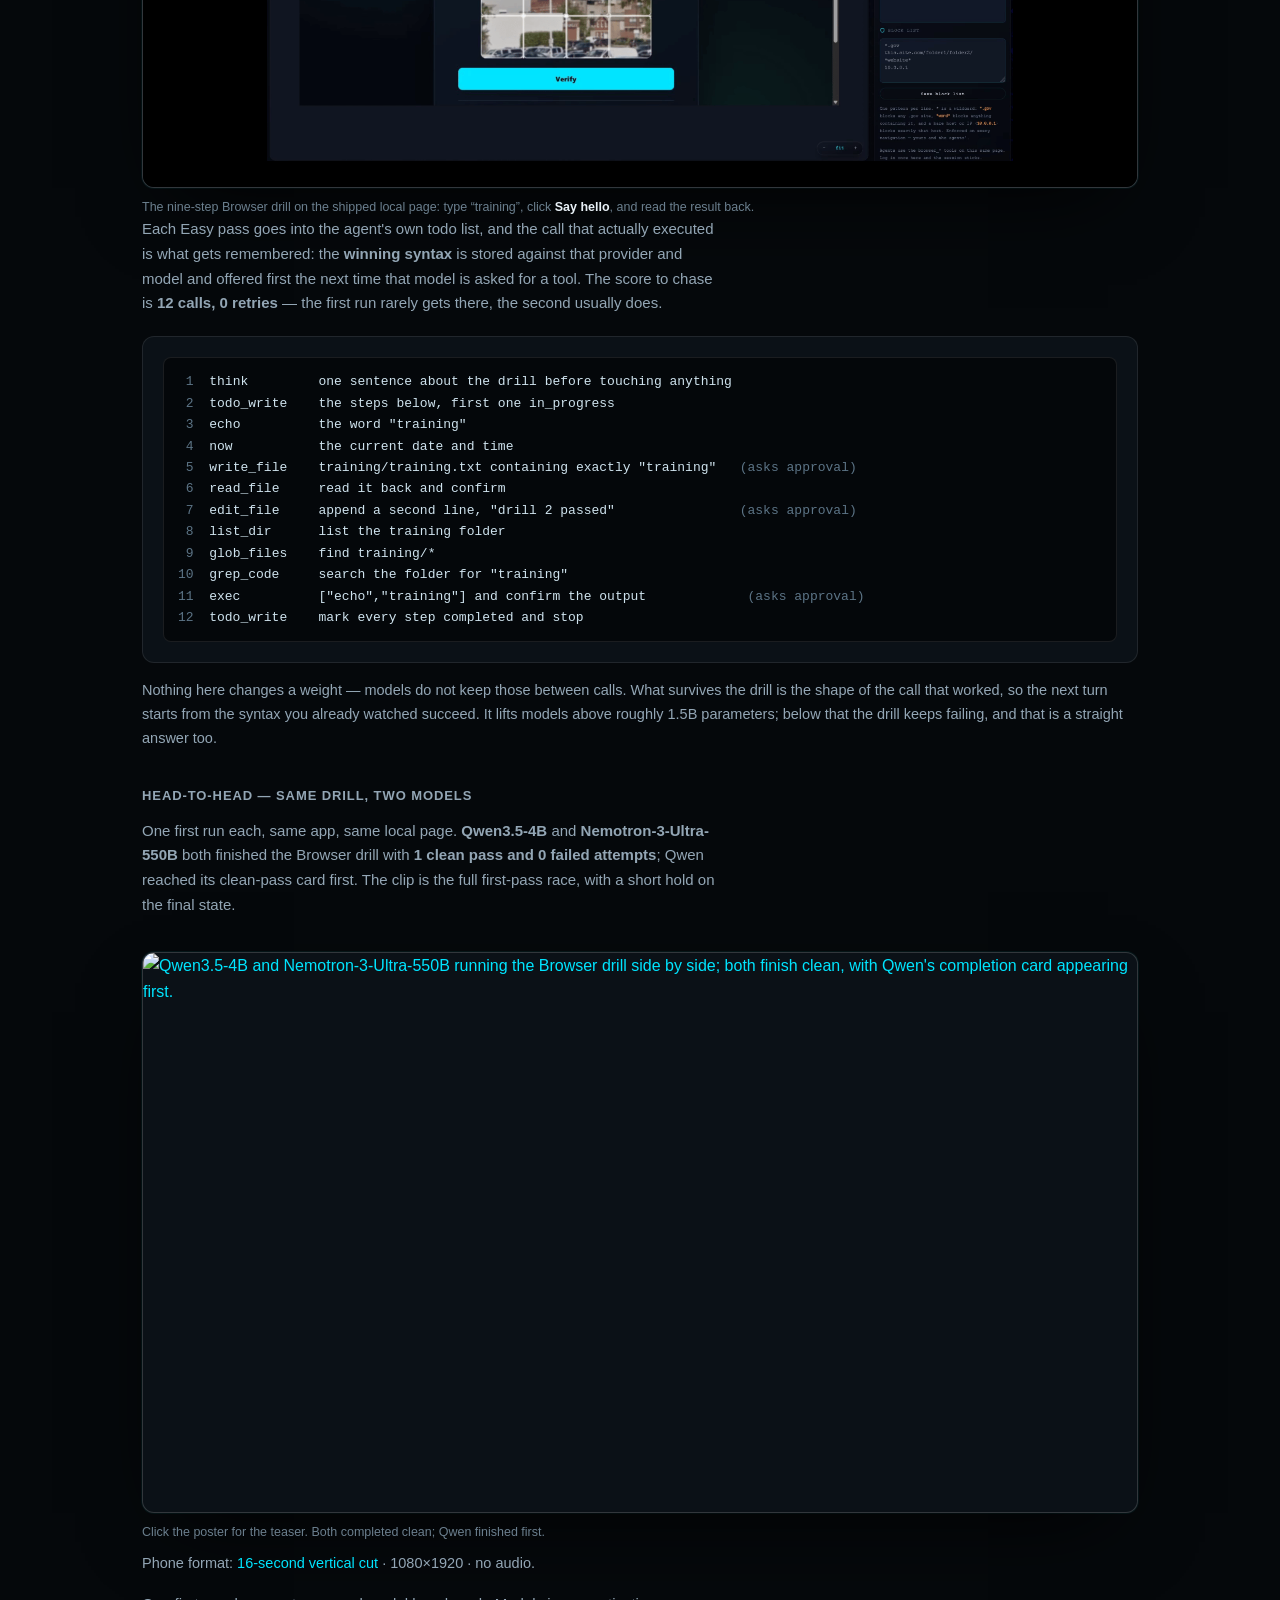
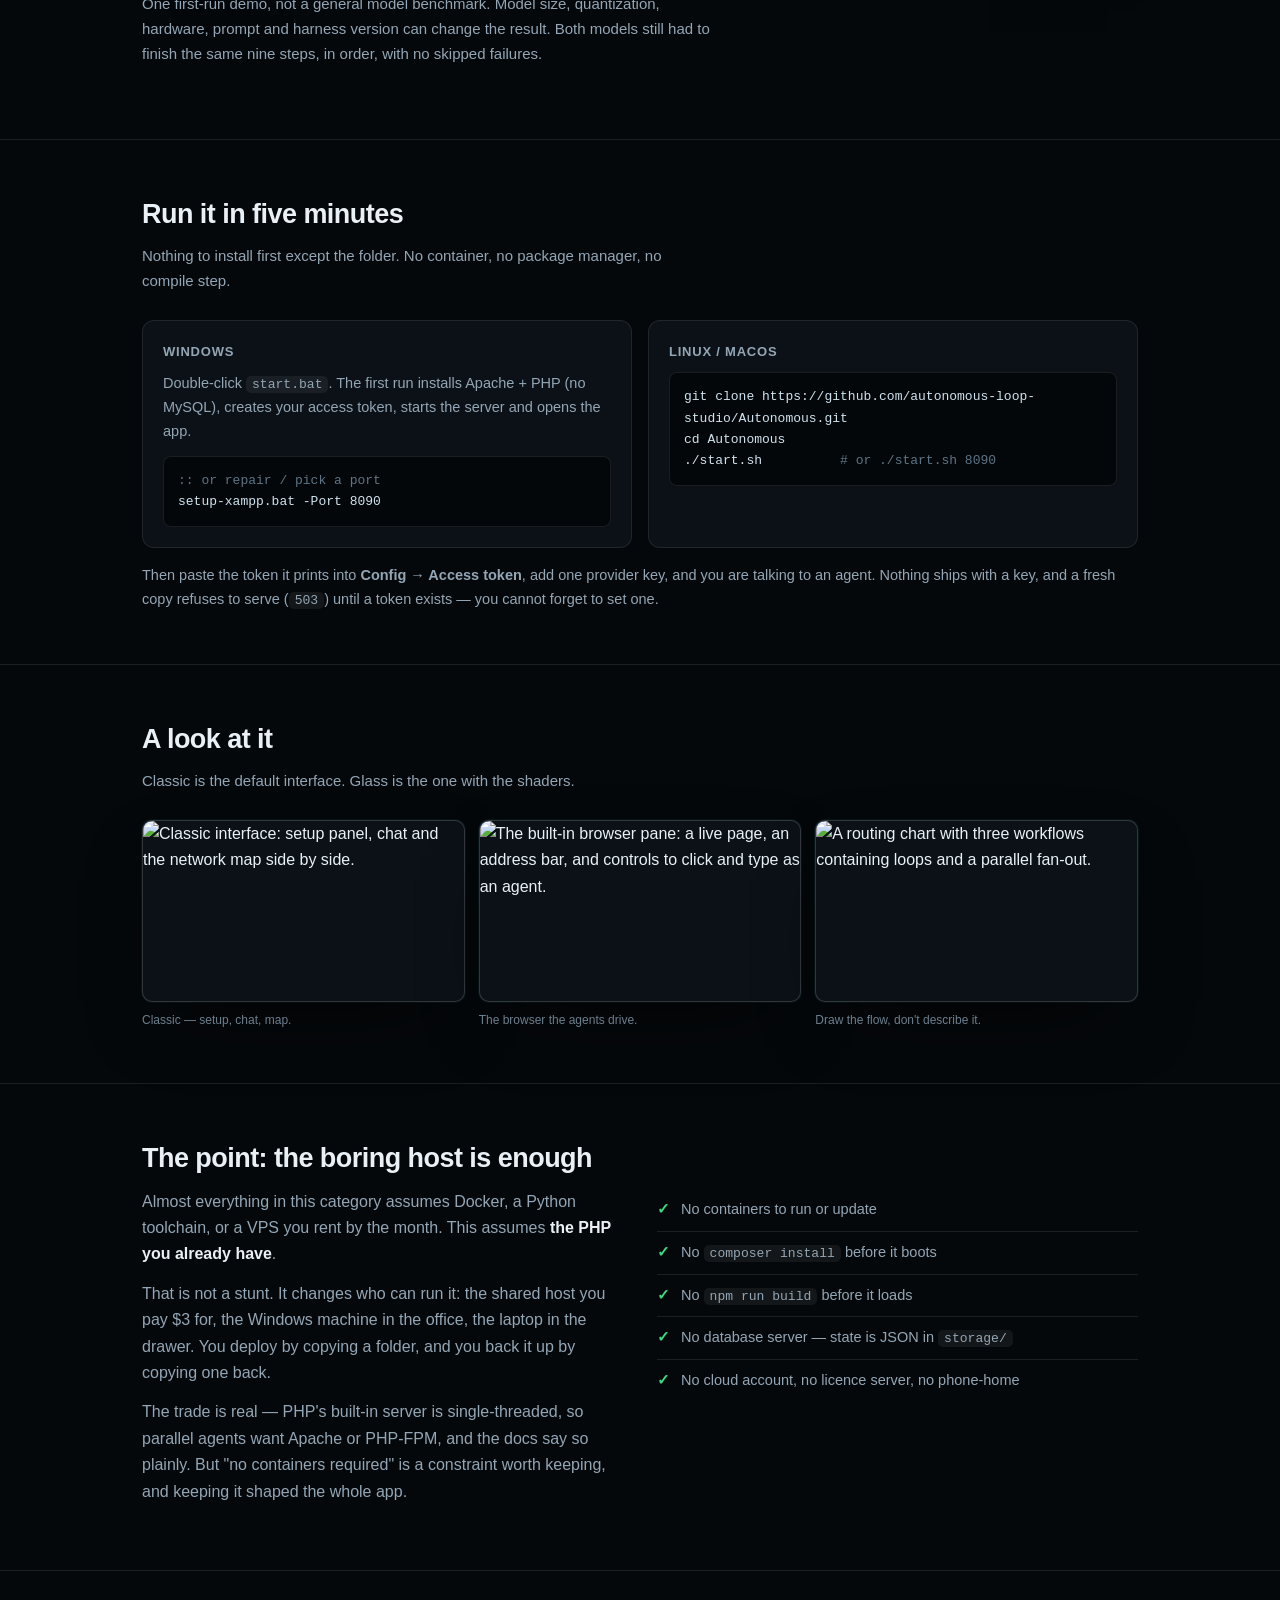
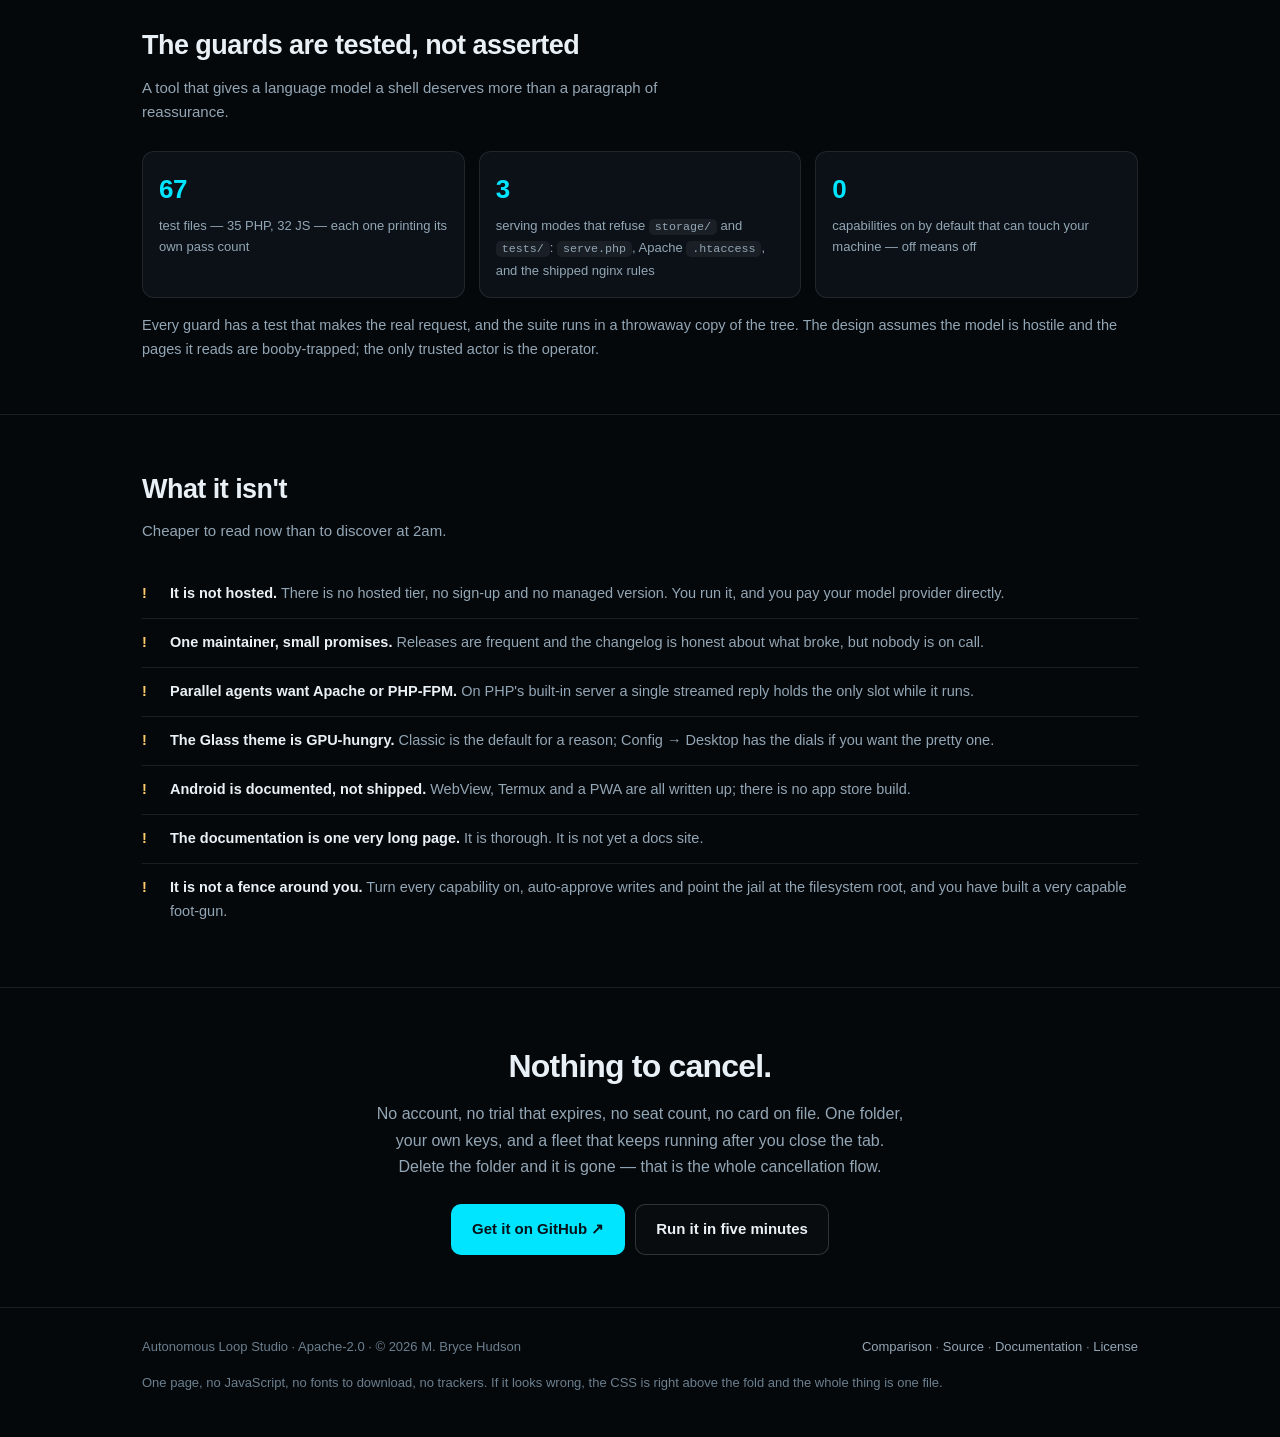
==== commit 262f4352: "Show the install demo and the head-to-head race on the README, and center the banner caption" ====
--- a/docs/index.html
+++ b/docs/index.html
@@ -82,6 +82,8 @@
     .poster-tall{display:block}
   }
   figcaption{color:var(--dim); font-size:12.5px; margin-top:9px}
+  figcaption strong,figcaption b{color:var(--text); font-weight:600}
+  figcaption.feature-note{font-size:13.5px; line-height:1.7; color:var(--muted); max-width:74ch; margin-inline:auto}
 
   section{padding:clamp(34px,6vw,52px) 0; border-top:1px solid var(--line); scroll-margin-top:12px}
   h2{font-size:clamp(20px,4.4vw,27px); letter-spacing:-.02em; margin:0 0 8px; text-wrap:balance}
@@ -208,7 +210,7 @@
     <div class="shot"><picture>
         <img src="screenshots/banner-auton-1.gif" width="880" height="368" alt="A local agent's first run through the training drill stopping on a failed edit call, then — training mode back on — taking off and running every step of the drill in order, its closing tool calls landing in a few hundred milliseconds each.">
       </picture></div>
-    <figcaption>Two runs of the same twelve-step training drill to auto fit the harness. The first run ends with twelve calls, one successful retry, the error visible in the transcript. The harness has learned from its successful retry. With training mode back on, the second run is completed without error. The harness has been successfully custom-fitted, and your model is now an agent.</figcaption>
+    <figcaption class="feature-note">Your own fleet for $0, <strong>universally compatible</strong> with any local endpoint, provider, model or API, even when wrapped in cURL. Turn a free-tier frontier demo’s cURL endpoint into a <strong>fully autonomous agent</strong> complete with tools, persistent hive-mind shared memory and a browser they can actually drive. Specially designed tools and architecture keep you in the game. Stay below rate limits, never above. <strong>Built-in pacer / throttle</strong> keeps your swarm’s requests just below the limit. A 429 error no longer kills the loop. The system just <strong>queues</strong> the request(s) and out-waits the rate limit. Any pre-existing data that would normally be parsed by an agent is now parsed by the program itself. Instead of taking minutes to stream back, one word at a time, it’s <strong>instantaneous</strong>. A page’s source code, file searches or a 400k-line log file, saving your agent’s context window and your token limit. <strong>“Training Mode”</strong> auto-fits the agent’s harness through <strong>brute-force drills</strong>. The program is self-evolving, learning dialect, it remembers the syntax of the successful tool calls for the agents, per agent. <strong>“Auto near-miss corrections”</strong> and automatic retries turn even a 3B local model into an agent with frontier capabilities. <strong>Full-Duplex MCP protocols</strong> with passthrough options and built-in reverse proxy tunnels work as global mesh networks where friends can share agents and resources.</figcaption>
   </figure>
 </div>
 
@@ -242,9 +244,8 @@
       </div>
     </div>
     <p class="after">
-      Free tiers have daily caps — pacing smooths bursts, it does not make them infinite. And
-      "always on" means the host stays awake: the tab-hidden worker, or a machine that does not
-      sleep. Against Ollama, LM Studio or vLLM on your own box, there is nothing to pace at all.
+     "Always on" means the host stays awake: the tab-hidden worker, or a machine that does not
+      sleep and with Ollama, LM Studio or vLLM on your own box, there is nothing to pace at all.
     </p>
   </div>
 </section>
@@ -252,7 +253,7 @@
 <section id="what">
   <div class="wrap">
     <h2>What it is</h2>
-    <p class="sub">A console, not a chat window. Agents, tools, routing and a map, in one folder you own.</p>
+    <p class="sub">A console, not a chat window. Agents, tools, routing chart with logic nodes and a map, in one folder you own.</p>
     <div class="grid">
       <div class="feature">
         <span class="ico">🤖</span>
@@ -425,14 +426,14 @@
     looked close enough. The approval prompts on the writing steps are part of the drill: waiting for
     one is a step, not an interruption.</p>
     <p class="para">Two shorter drills leave the sandbox: <b>Frontier</b> is six real-desktop steps — find
-    Notepad, open it, type “Hello!”, and read the window back to prove it landed — and <b>Browser</b> is nine steps against the local drill page:
+    Notepad, open it, type a simple message, and read the window back to prove it landed — and <b>Browser</b> is nine steps against the local drill page:
     open it, read the heading, type “training”, click <b>Say hello</b>, wait, then read “Hello, training”
-    back. Browser needs Config → Labs → Browser switched on and Chrome or Edge installed.</p>
+    back. Browser needs Config → Labs → Browser switched on and Chrome or Edge installed. Three levels of captcha training and a custom drill design feature where you can make your own.</p>
     <figure>
       <div class="shot"><picture>
           <img src="screenshots/notepad.gif" width="880" height="495" alt="Notepad opened on the desktop, Hello! typed in, then the text zoomed up large.">
         </picture></div>
-      <figcaption>The six-step Frontier drill: Notepad opens, “Hello!” is typed on screen, then the window is read back to confirm the text and the text zooms up.</figcaption>
+      <figcaption>The six-step Frontier drill: Notepad opens, a message is typed on screen, then the window is read back to confirm the text and the text zooms up.</figcaption>
     </figure>
     <figure>
       <div class="shot"><picture>
@@ -468,8 +469,7 @@
     <h3 class="mini">Head-to-head — same drill, two models</h3>
     <p class="para">One first run each, same app, same local page. <b>Qwen3.5-4B</b> and
     <b>Nemotron-3-Ultra-550B</b> both finished the Browser drill with <b>1 clean pass and 0 failed
-    attempts</b>; Qwen reached its clean-pass card first. The clip is the full first-pass race at
-    4× speed, with a short hold on the final state.</p>
+    attempts</b>; Qwen reached its clean-pass card first. The clip is the full first-pass race, with a short hold on the final state.</p>
     <figure>
       <div class="shot"><a class="poster-wide" href="screenshots/Head-to-Head-Browser.mp4" aria-label="Play the 25-second head-to-head teaser"><picture>
           <img src="screenshots/head2head.gif" width="880" height="495" loading="lazy" alt="Qwen3.5-4B and Nemotron-3-Ultra-550B running the Browser drill side by side; both finish clean, with Qwen's completion card appearing first.">
@@ -540,7 +540,7 @@
     <h2>The point: the boring host is enough</h2>
     <div class="why">
       <div>
-        <p>Almost everything in this category assumes Docker, or a Python toolchain, or a VPS you
+        <p>Almost everything in this category assumes Docker, a Python toolchain, or a VPS you
         rent by the month. This assumes <strong>the PHP you already have</strong>.</p>
         <p>That is not a stunt. It changes who can run it: the shared host you pay $3 for, the
         Windows machine in the office, the laptop in the drawer. You deploy by copying a folder, and
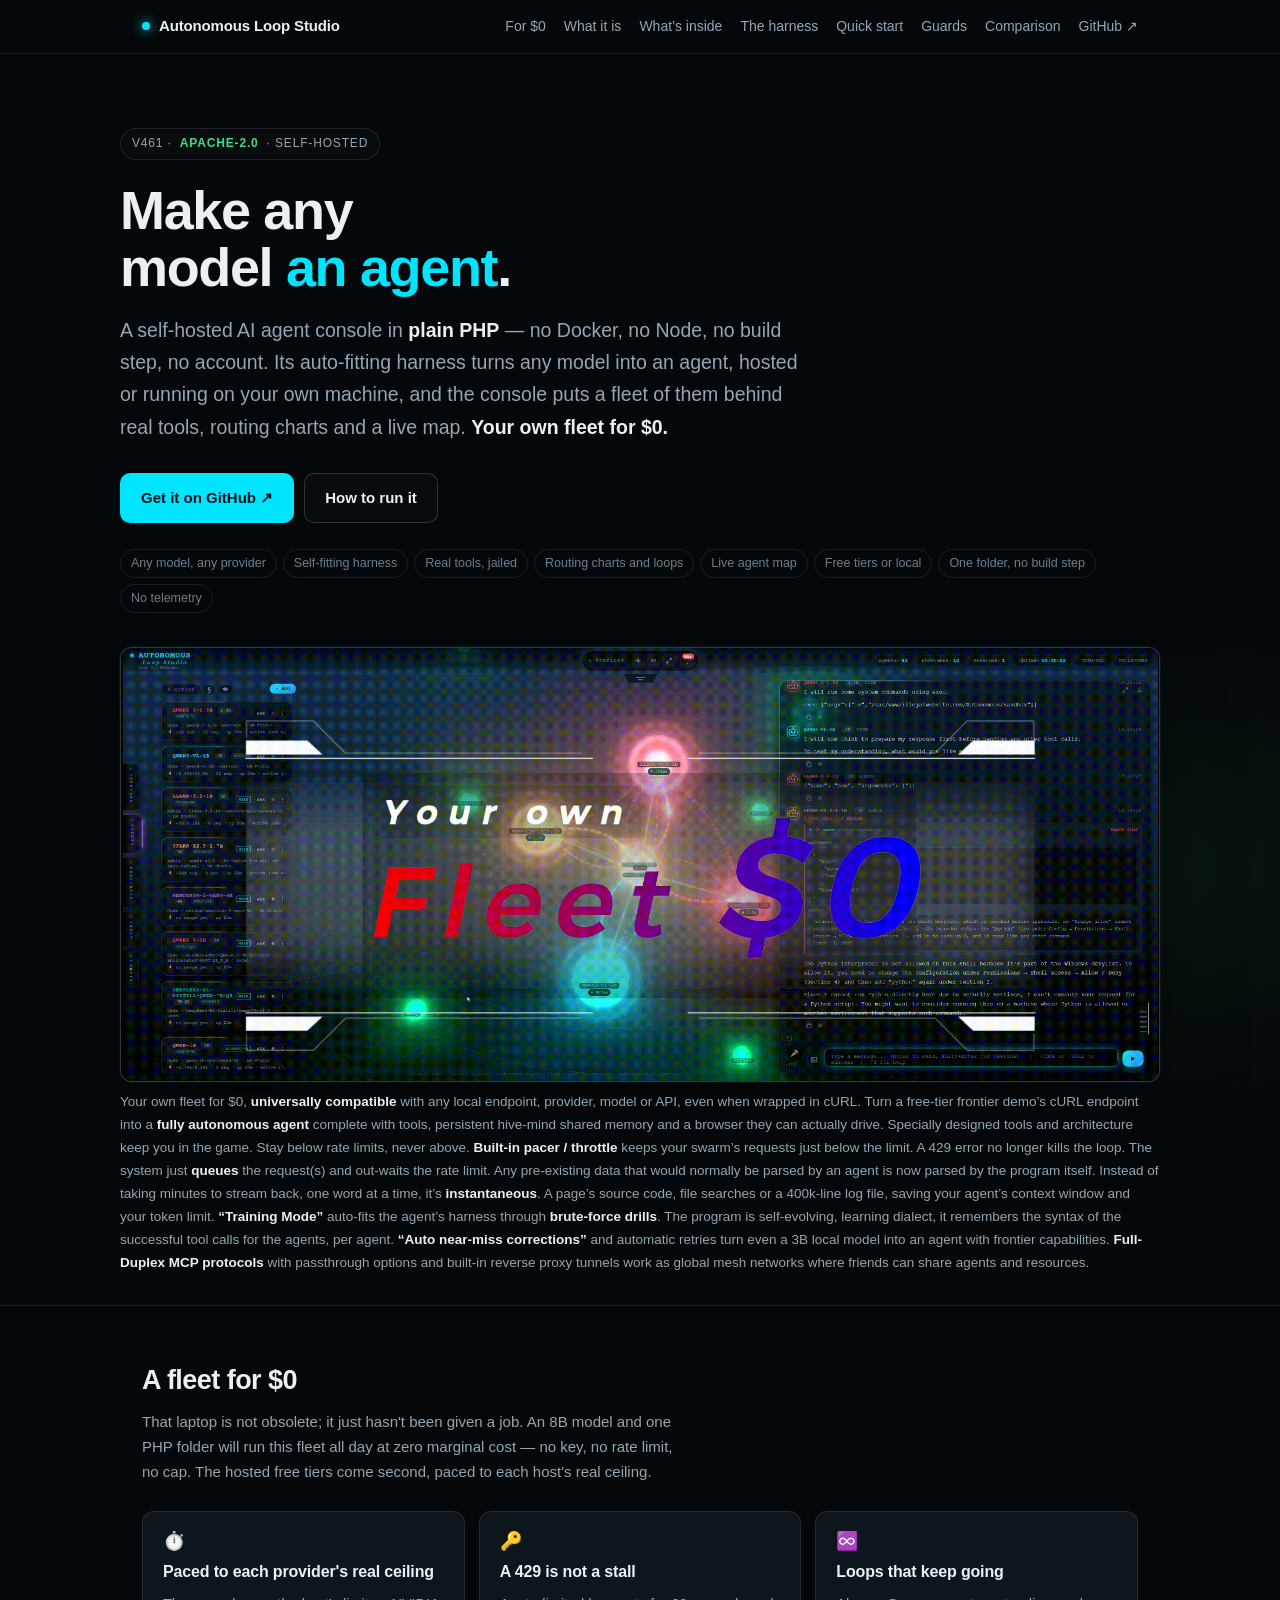
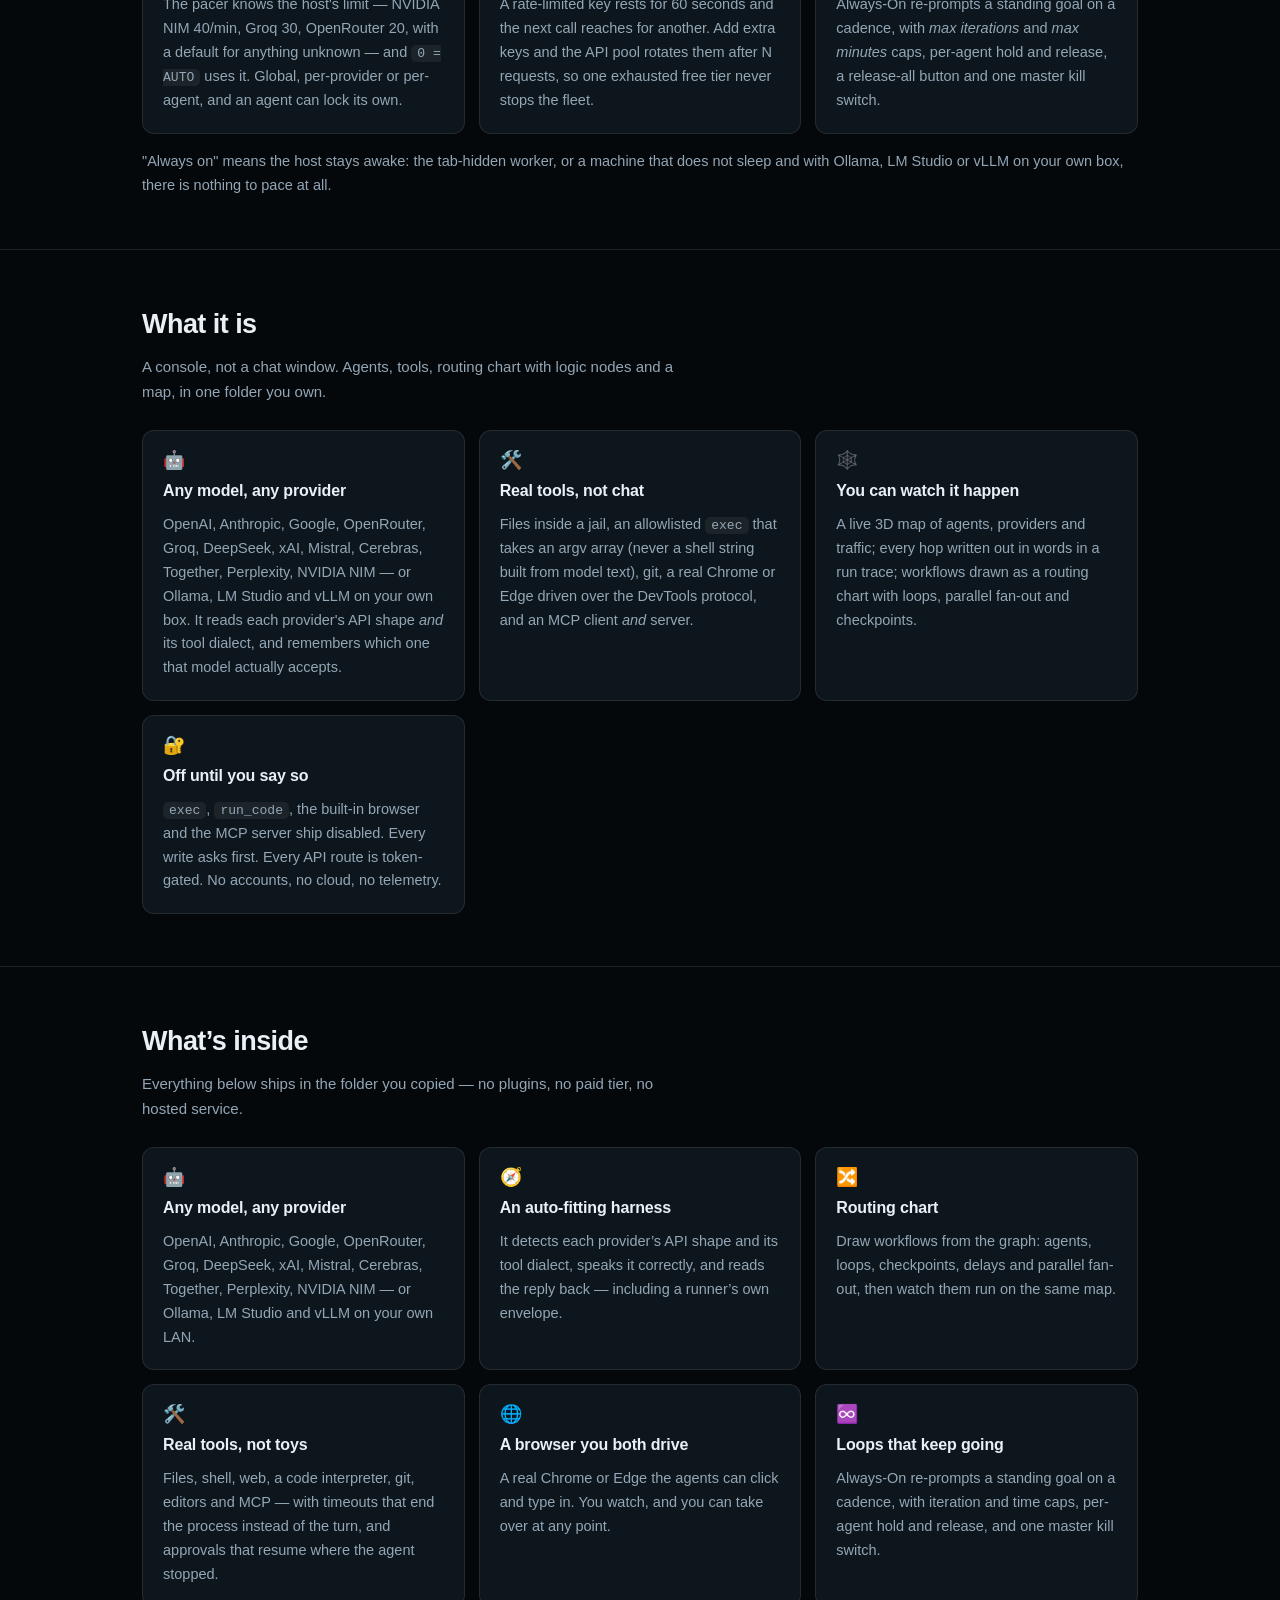
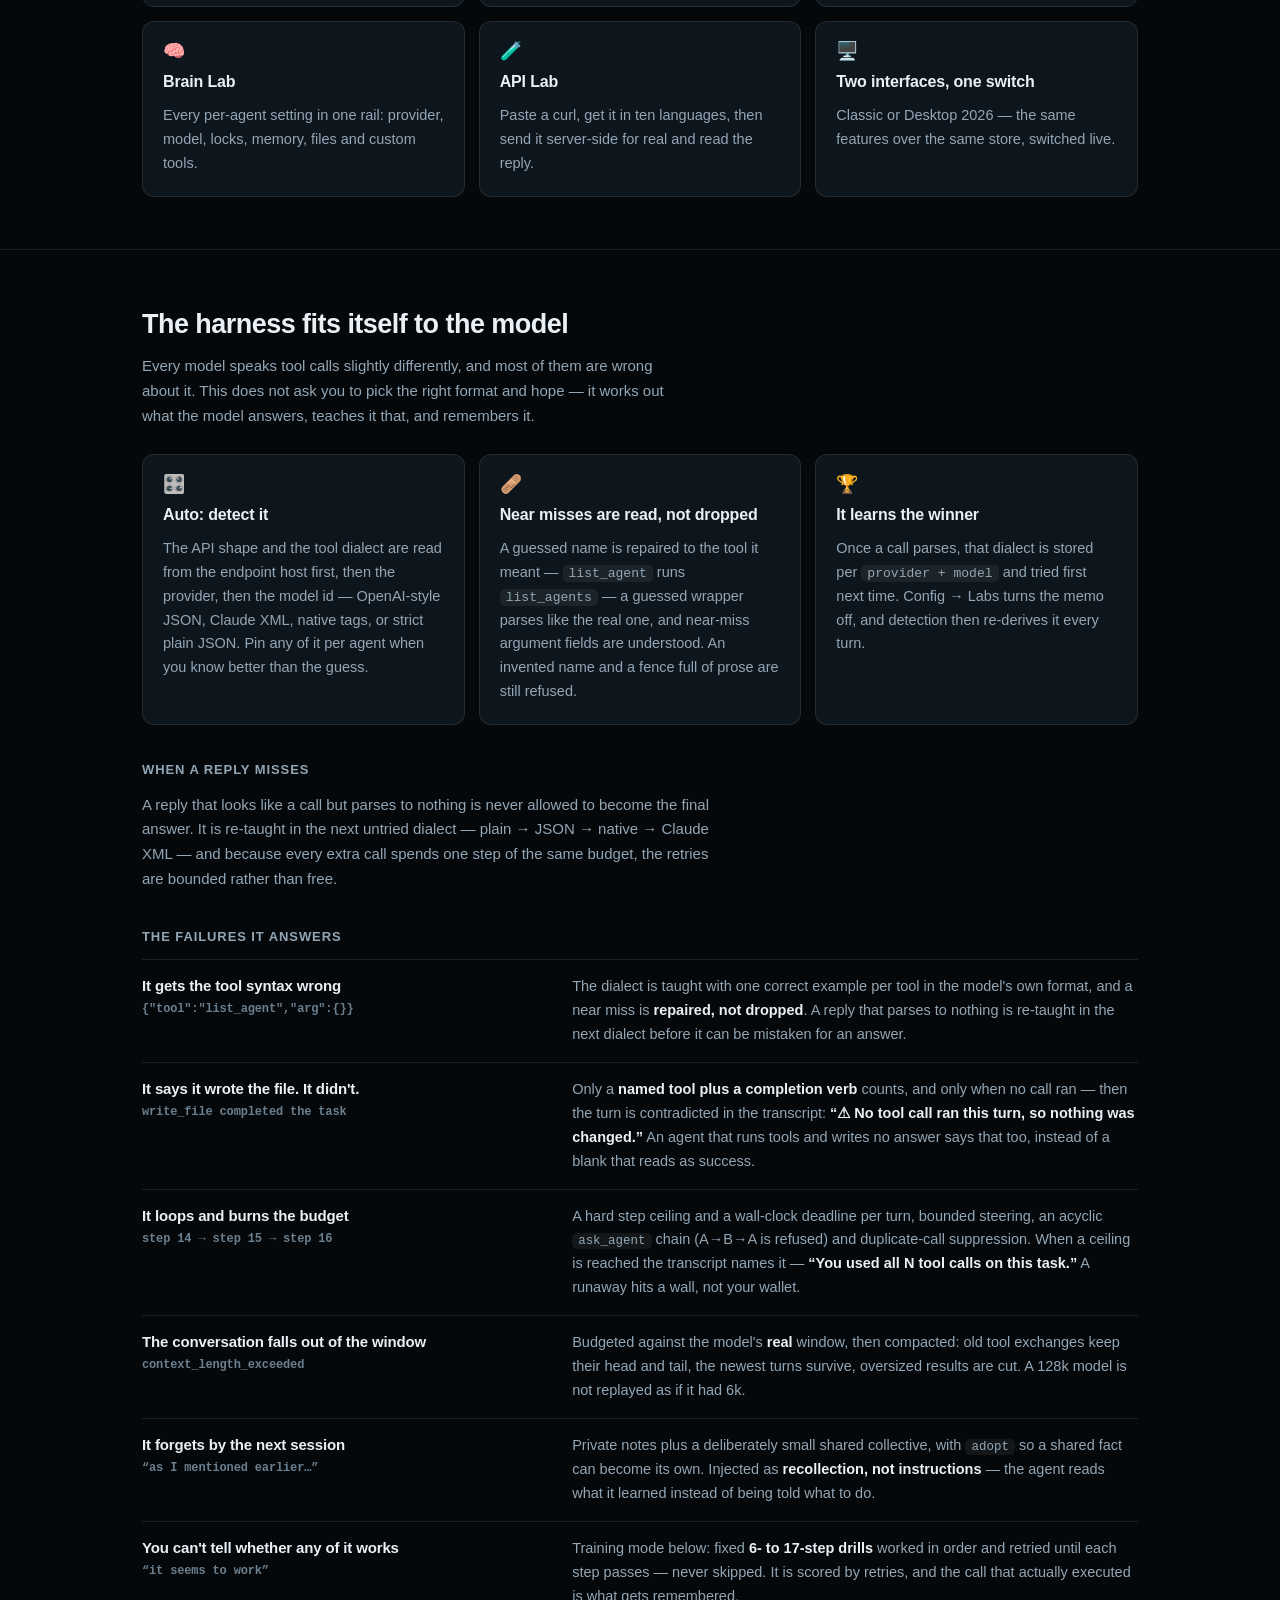
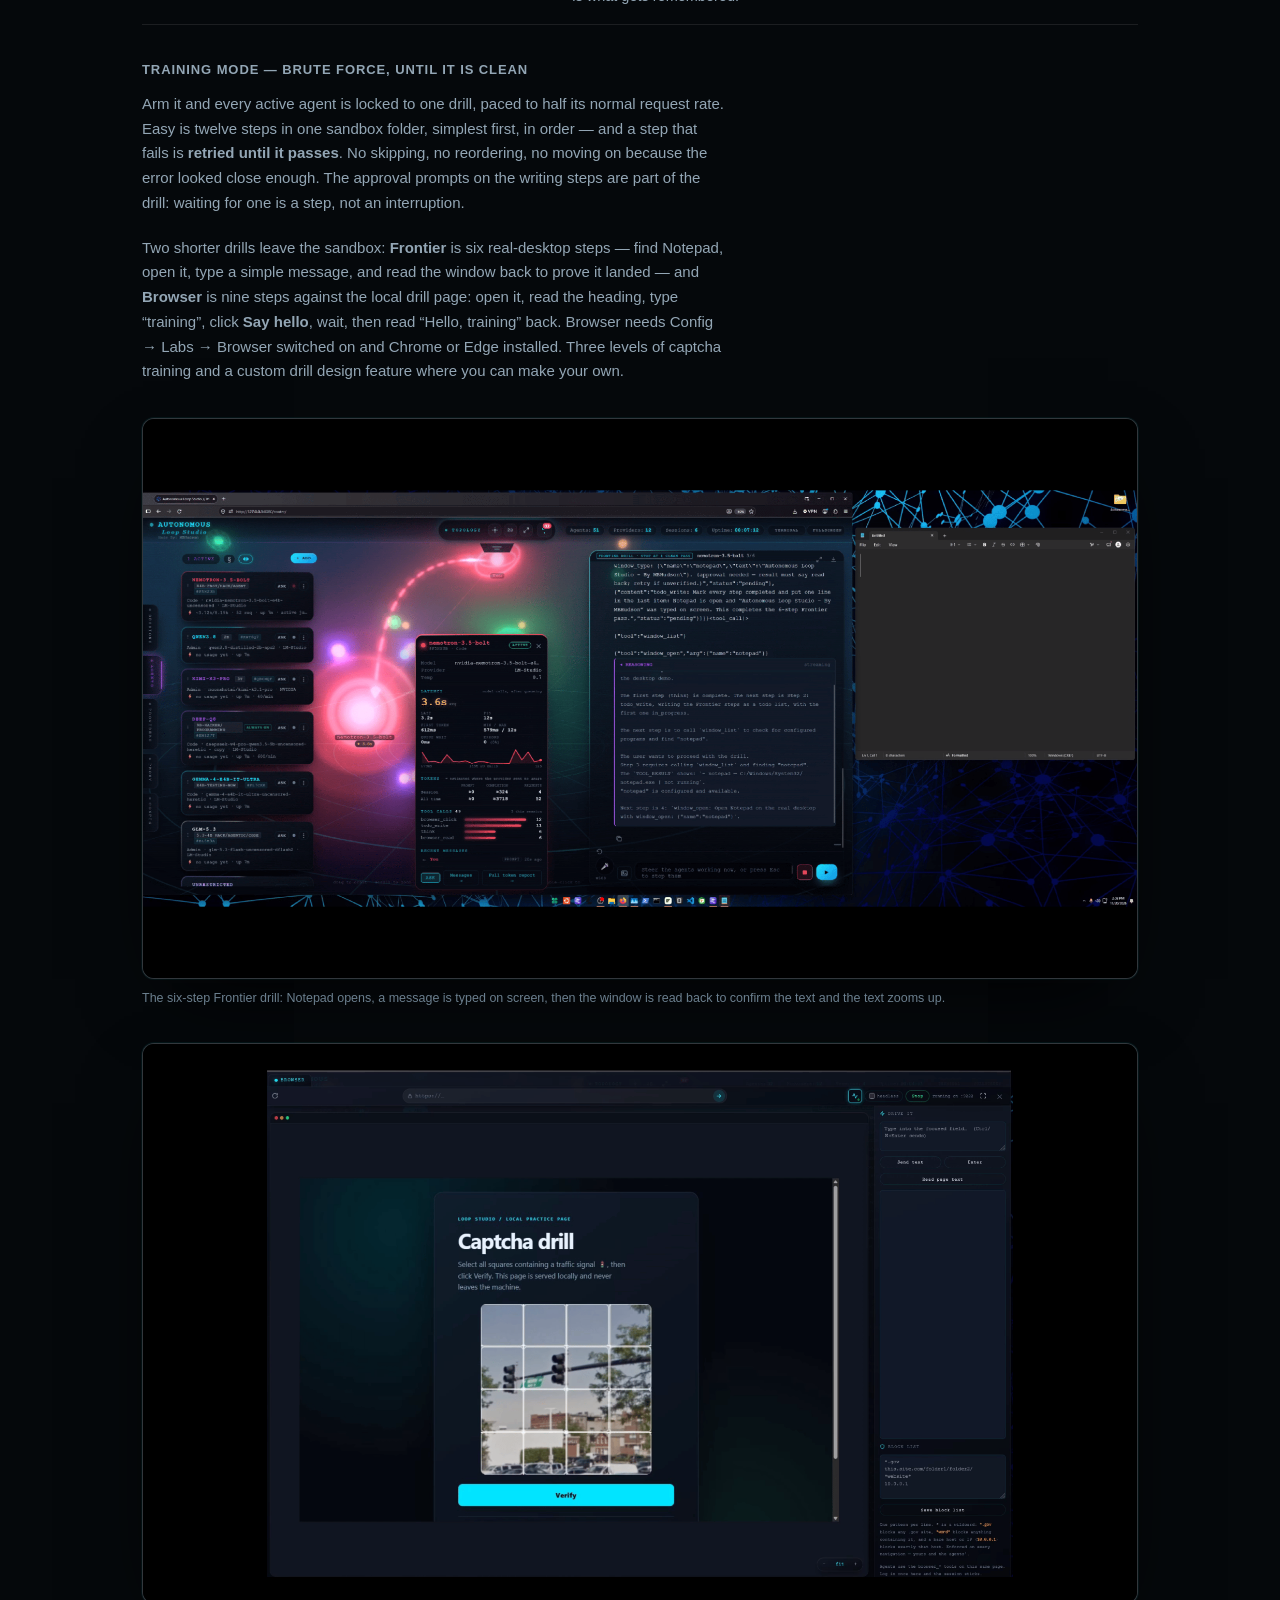
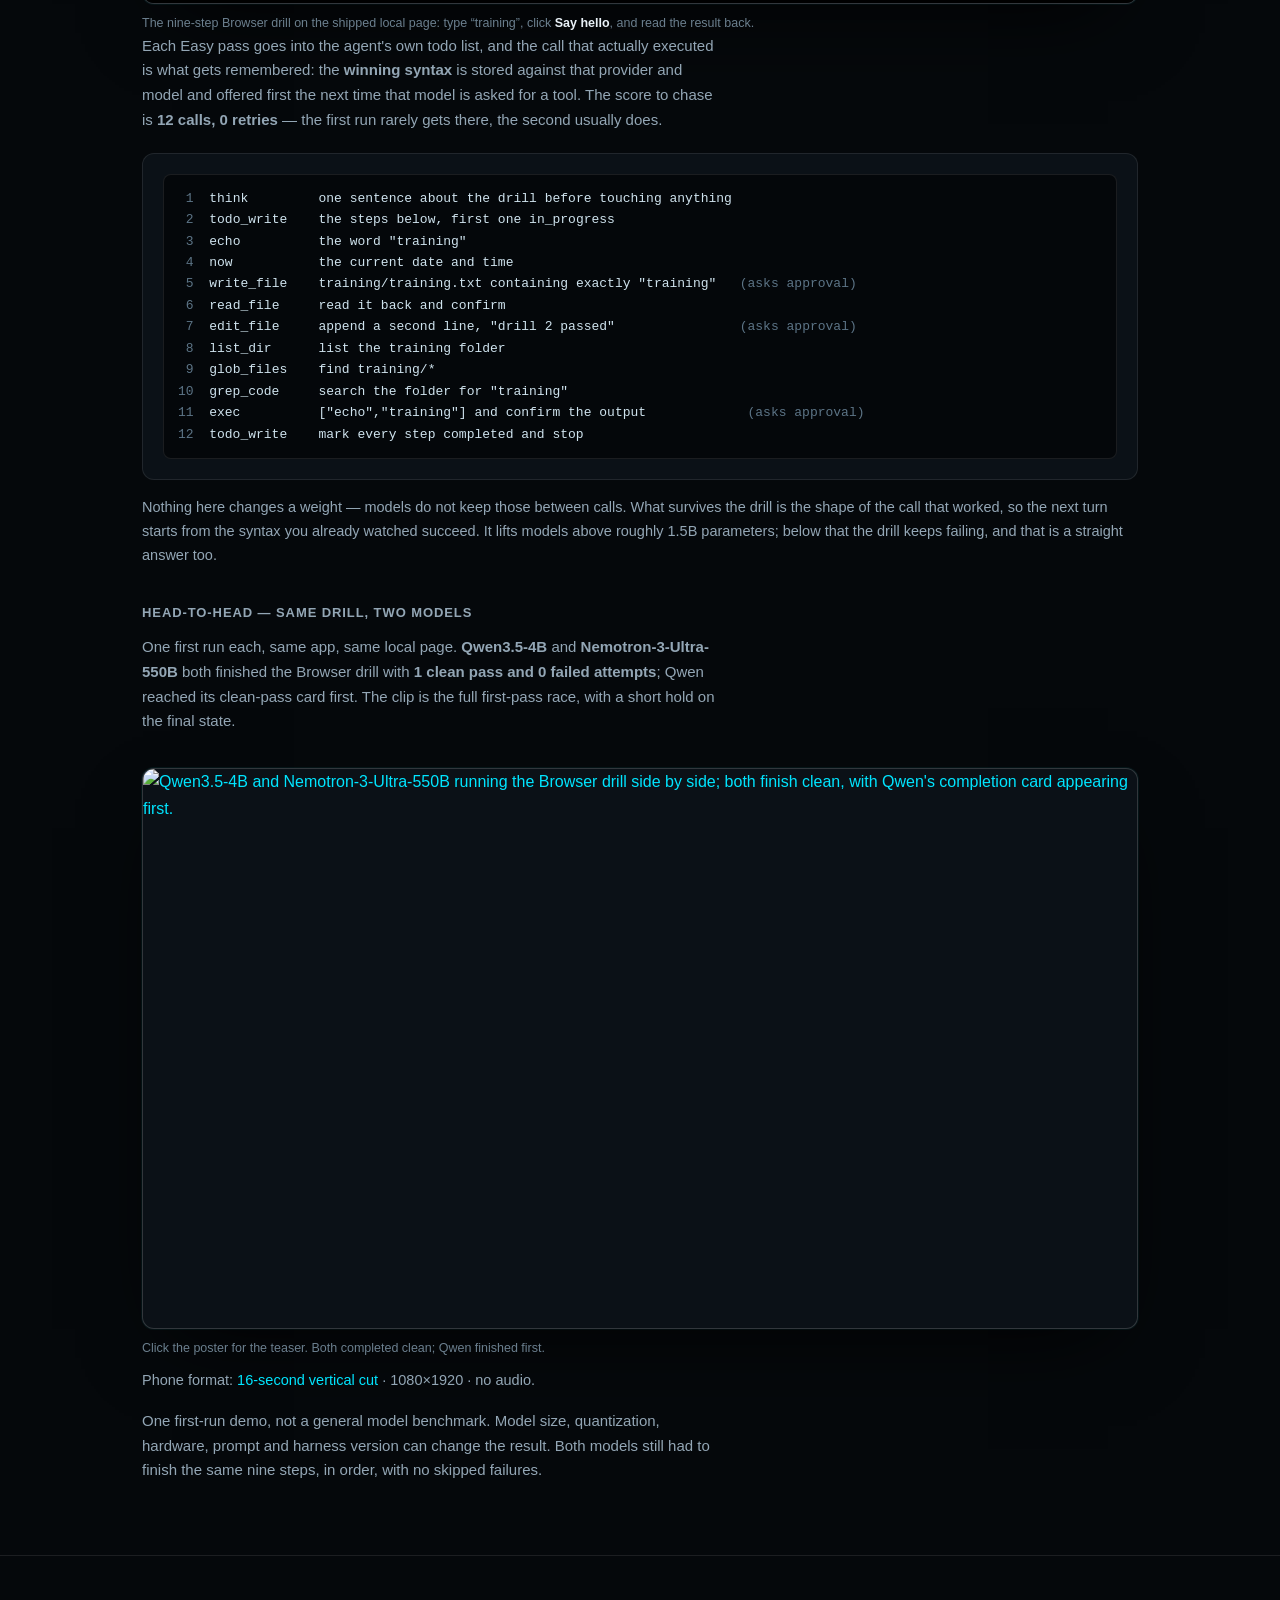
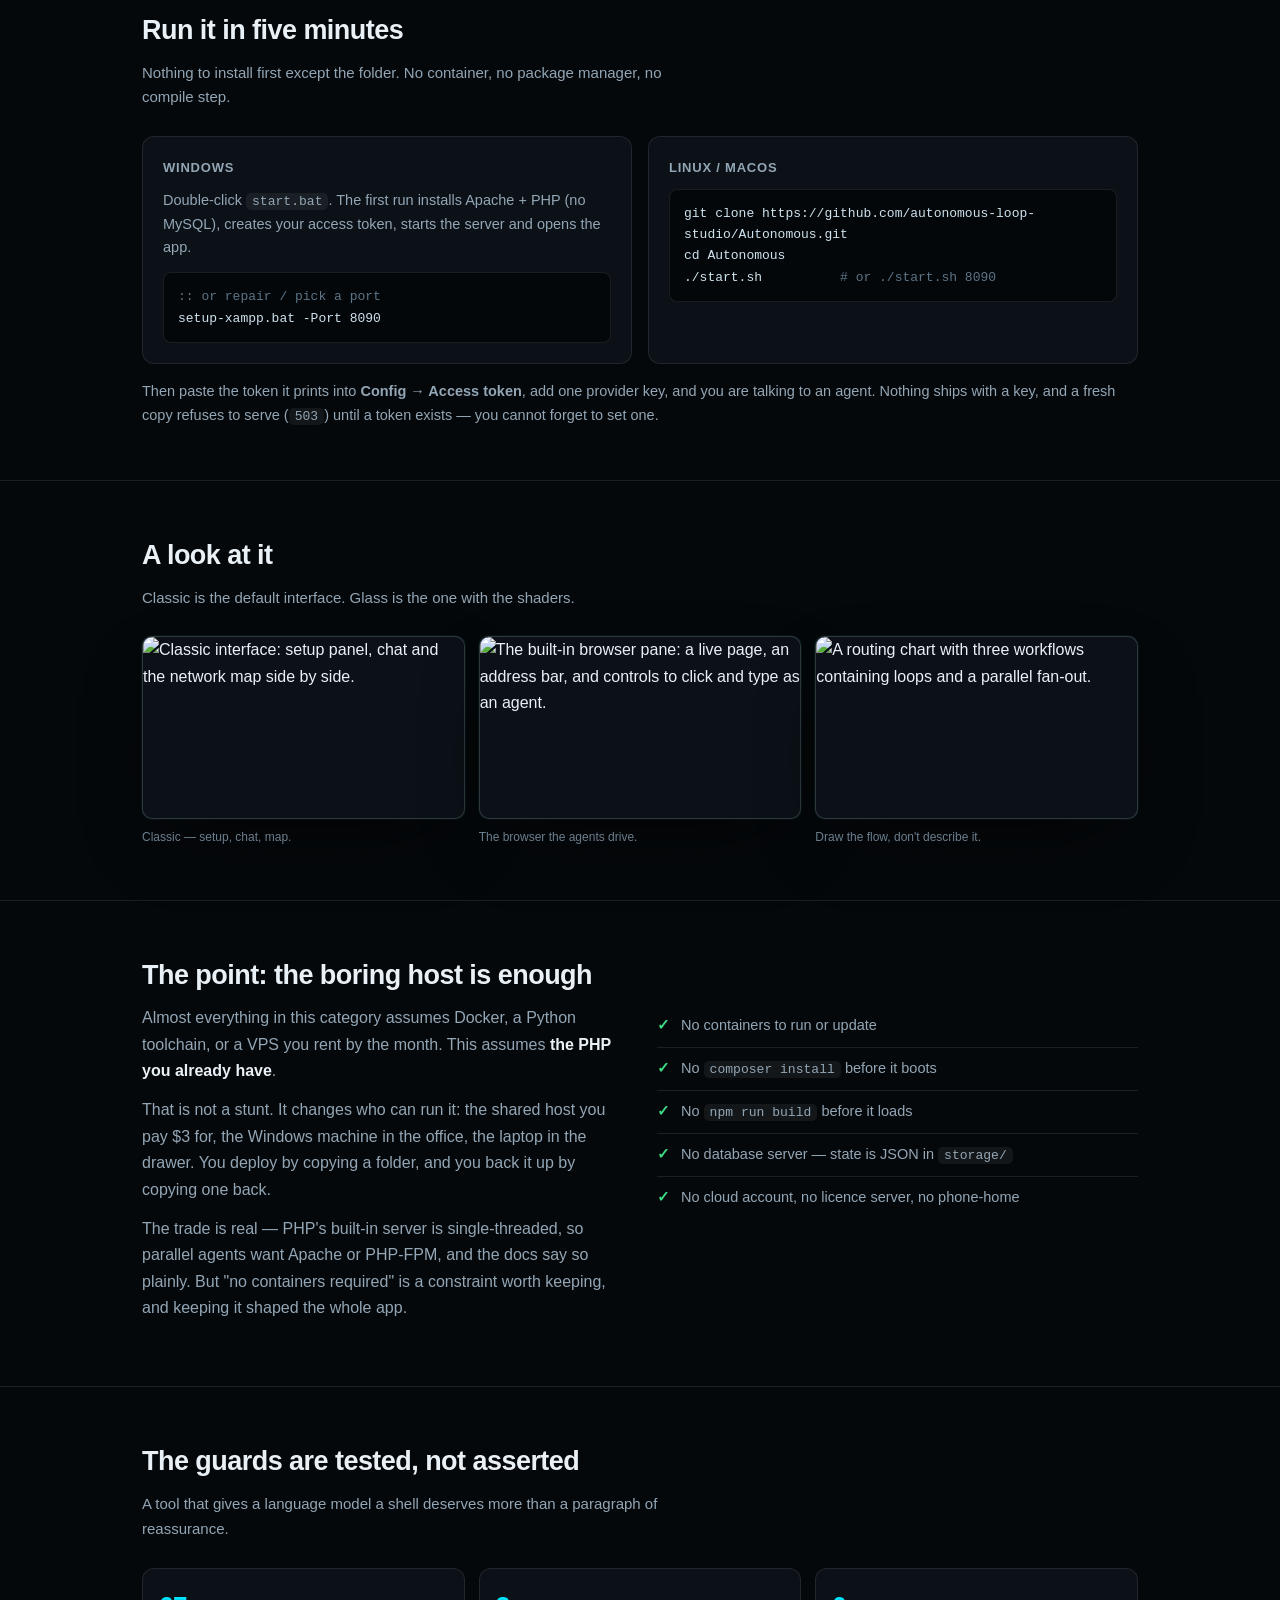
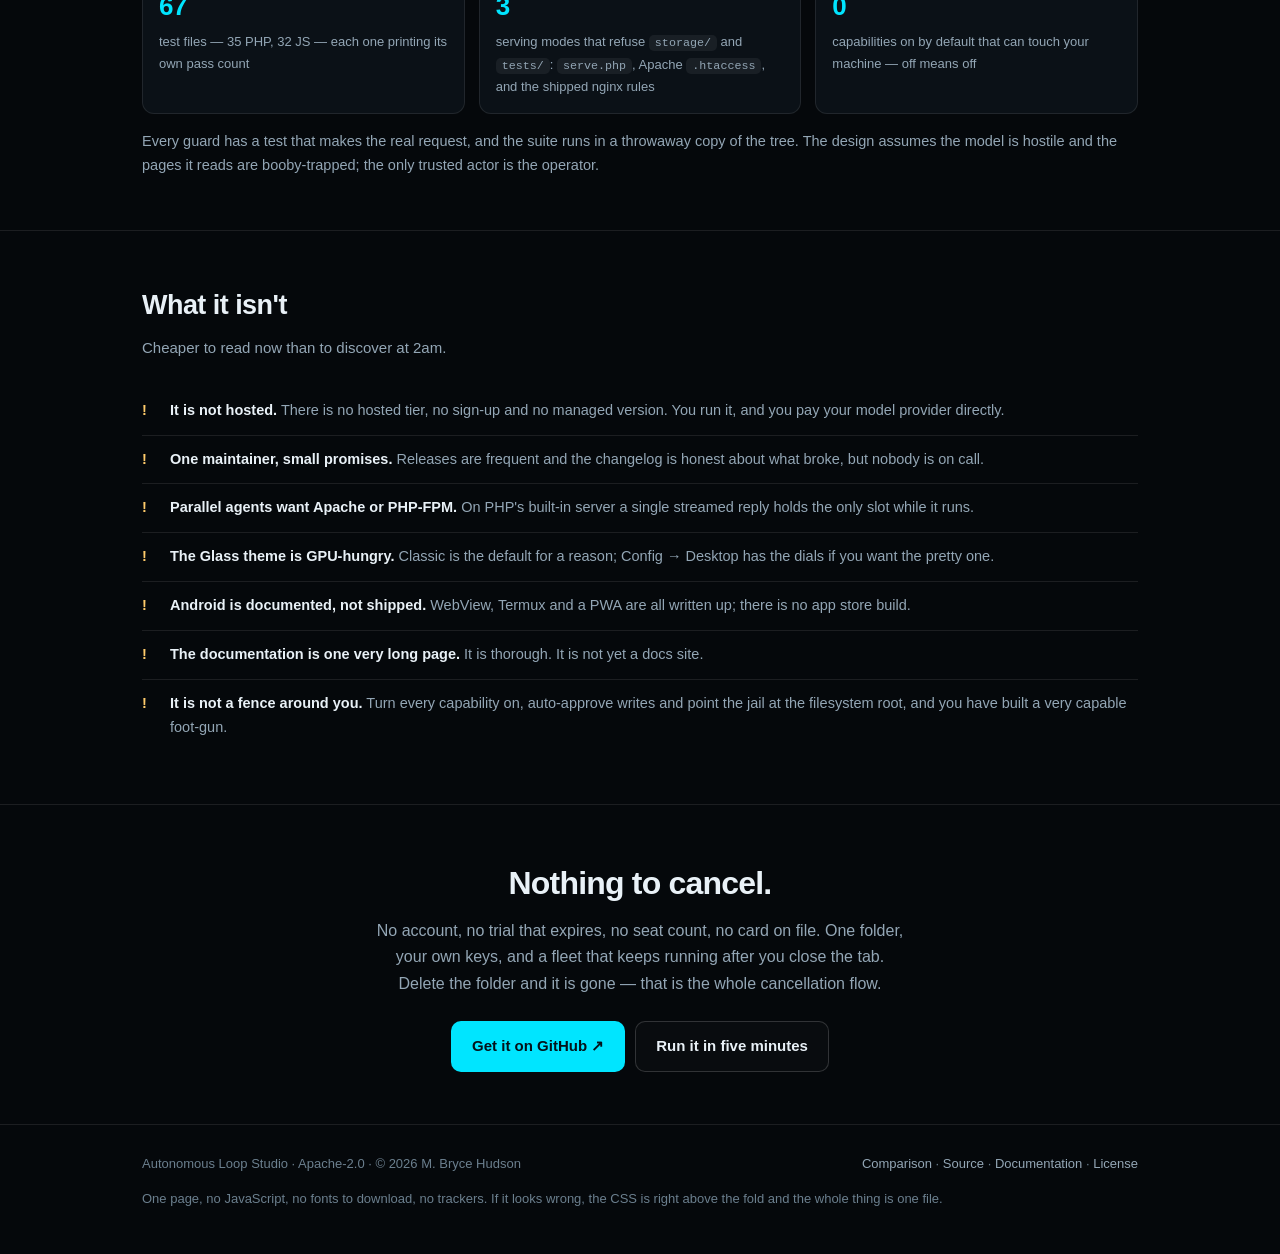
==== commit 6cdeca0e: "Let the banner caption run the full width of the image" ====
--- a/docs/index.html
+++ b/docs/index.html
@@ -83,7 +83,7 @@
   }
   figcaption{color:var(--dim); font-size:12.5px; margin-top:9px}
   figcaption strong,figcaption b{color:var(--text); font-weight:600}
-  figcaption.feature-note{font-size:13.5px; line-height:1.7; color:var(--muted); max-width:74ch; margin-inline:auto}
+  figcaption.feature-note{font-size:13.5px; line-height:1.7; color:var(--muted); max-width:100%; margin-inline:auto}
 
   section{padding:clamp(34px,6vw,52px) 0; border-top:1px solid var(--line); scroll-margin-top:12px}
   h2{font-size:clamp(20px,4.4vw,27px); letter-spacing:-.02em; margin:0 0 8px; text-wrap:balance}
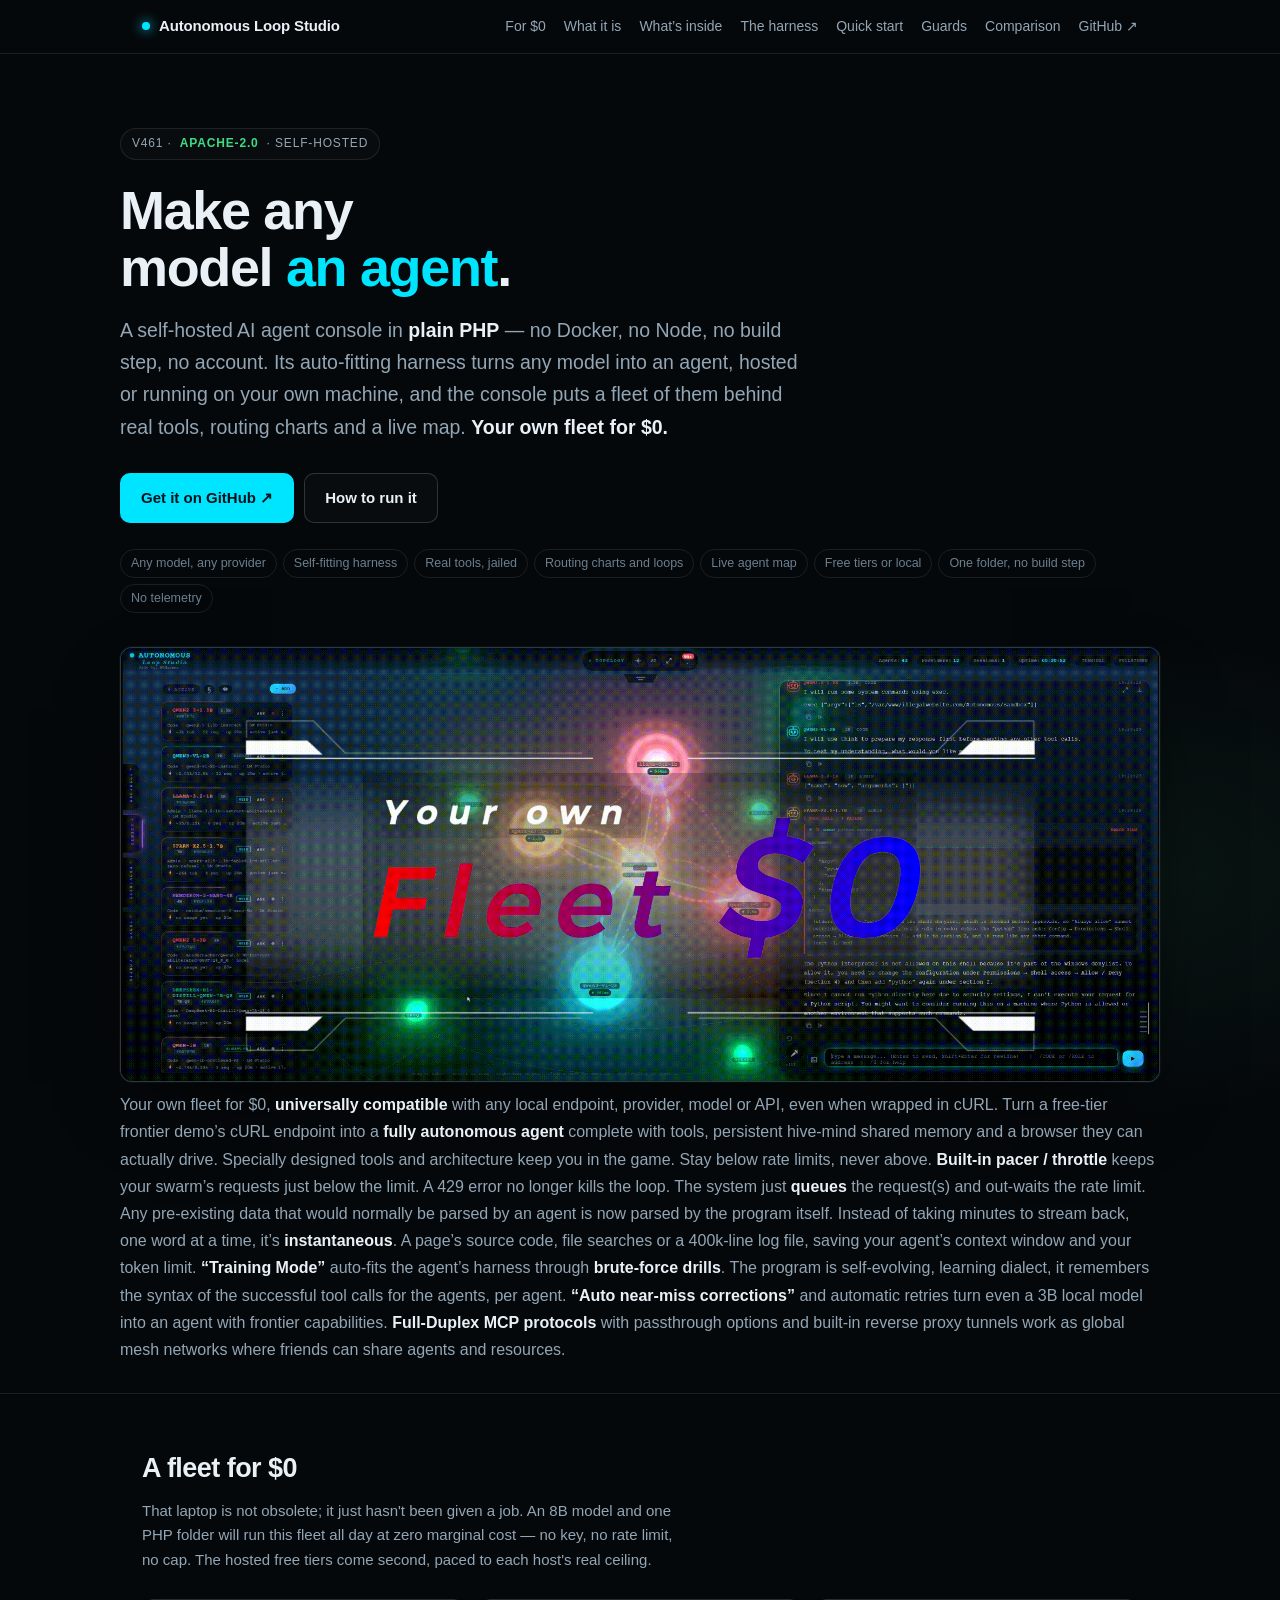
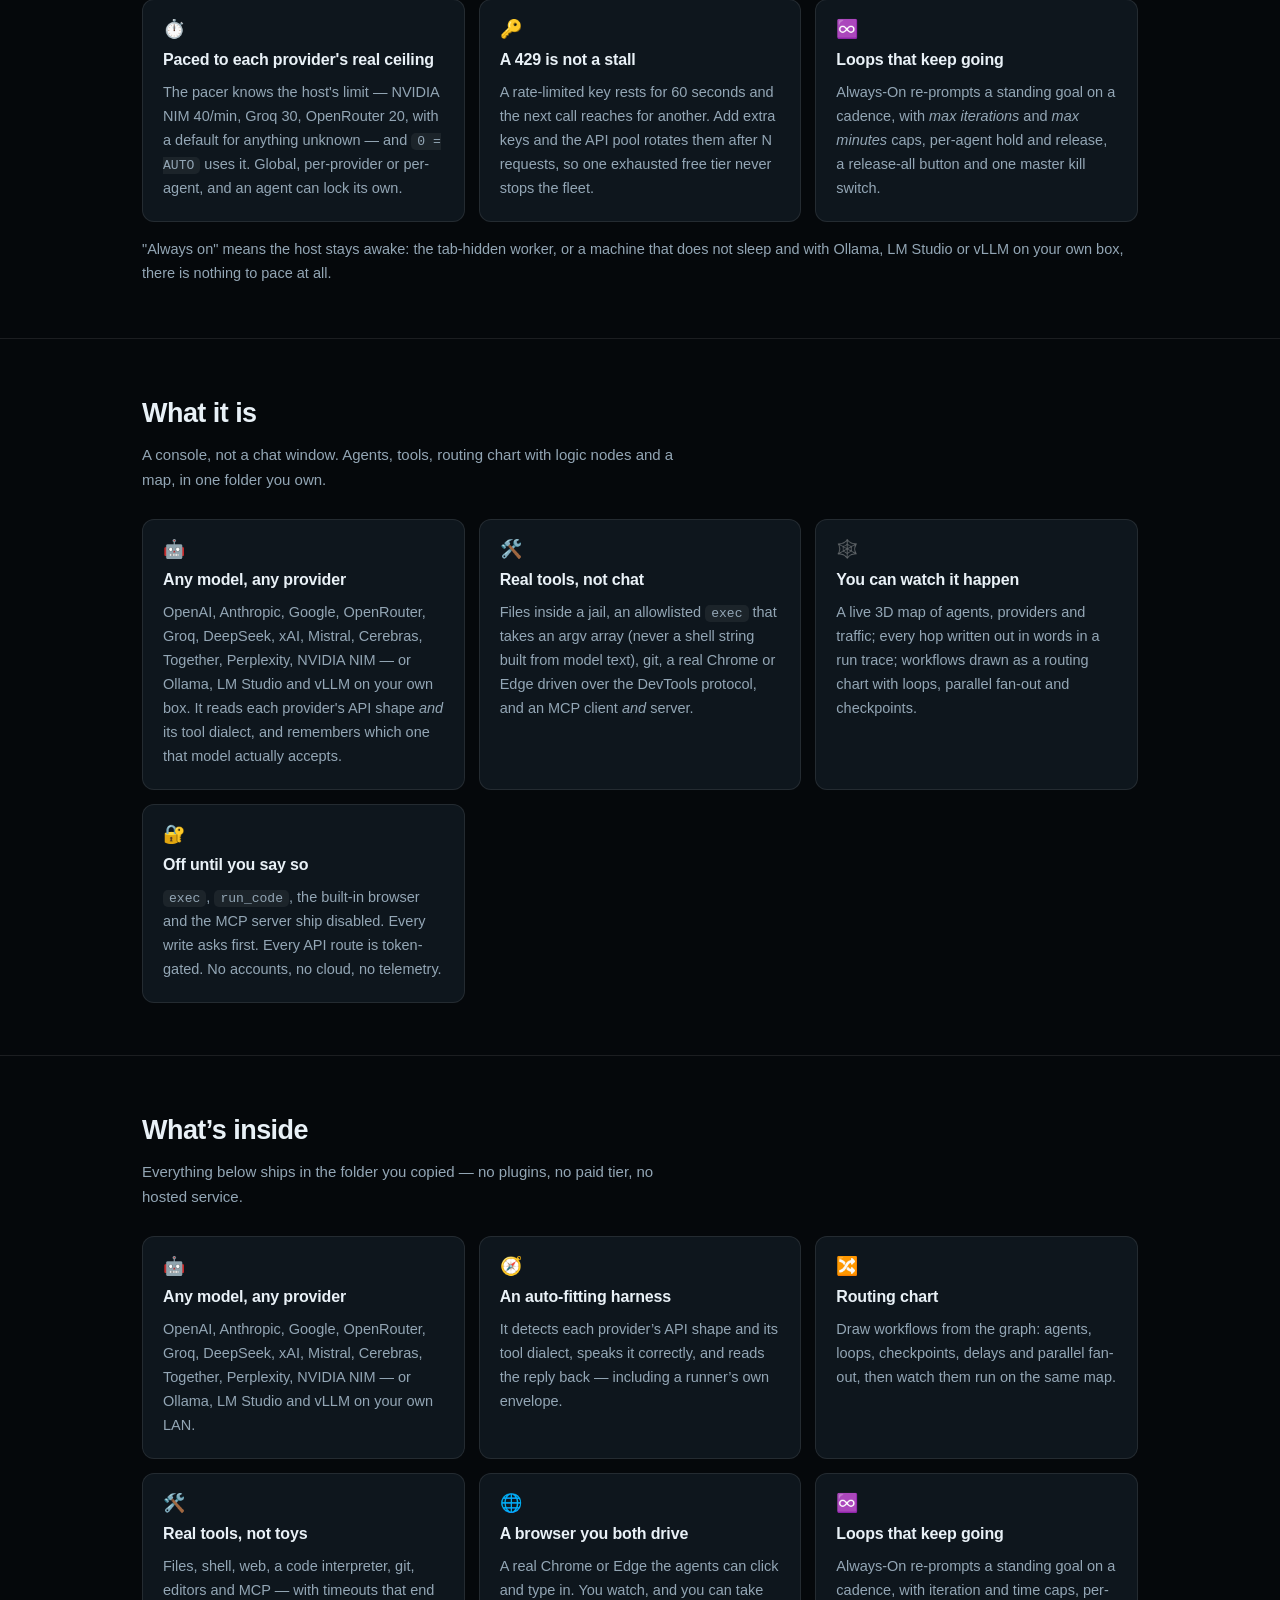
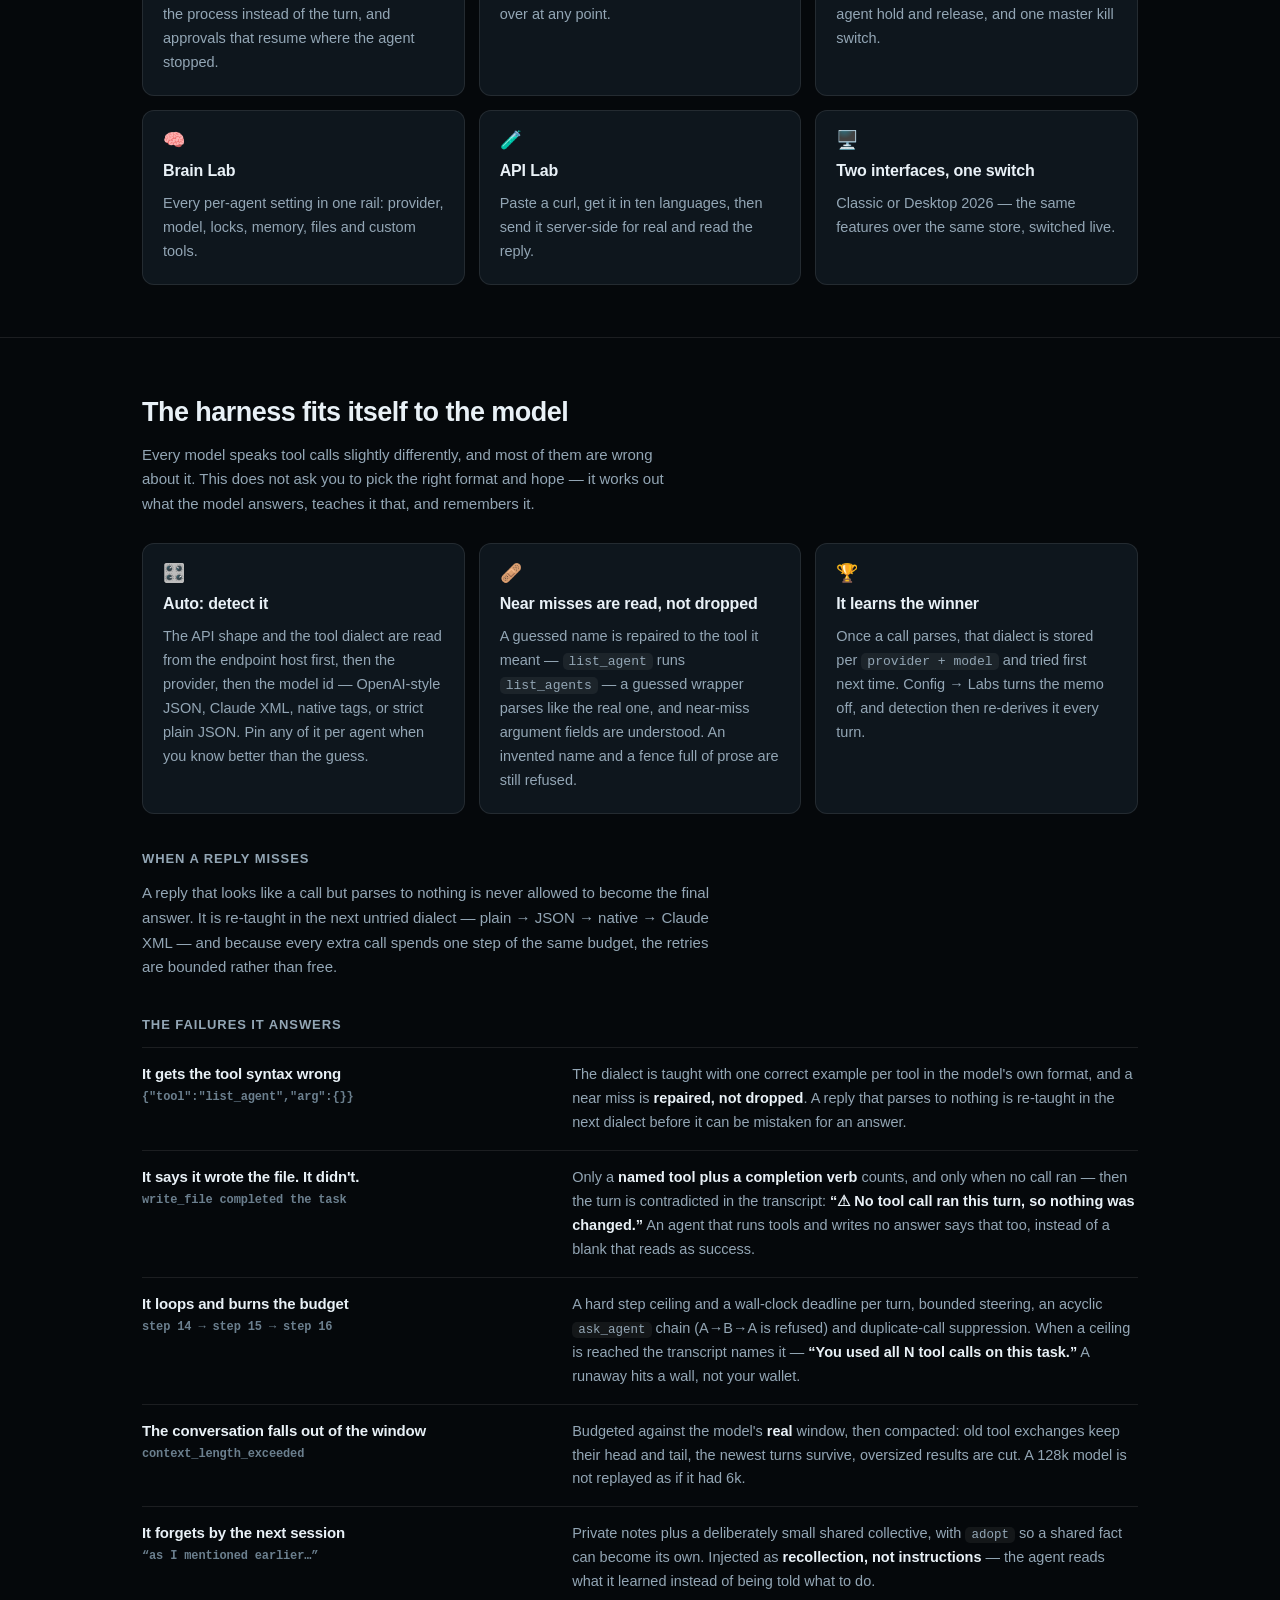
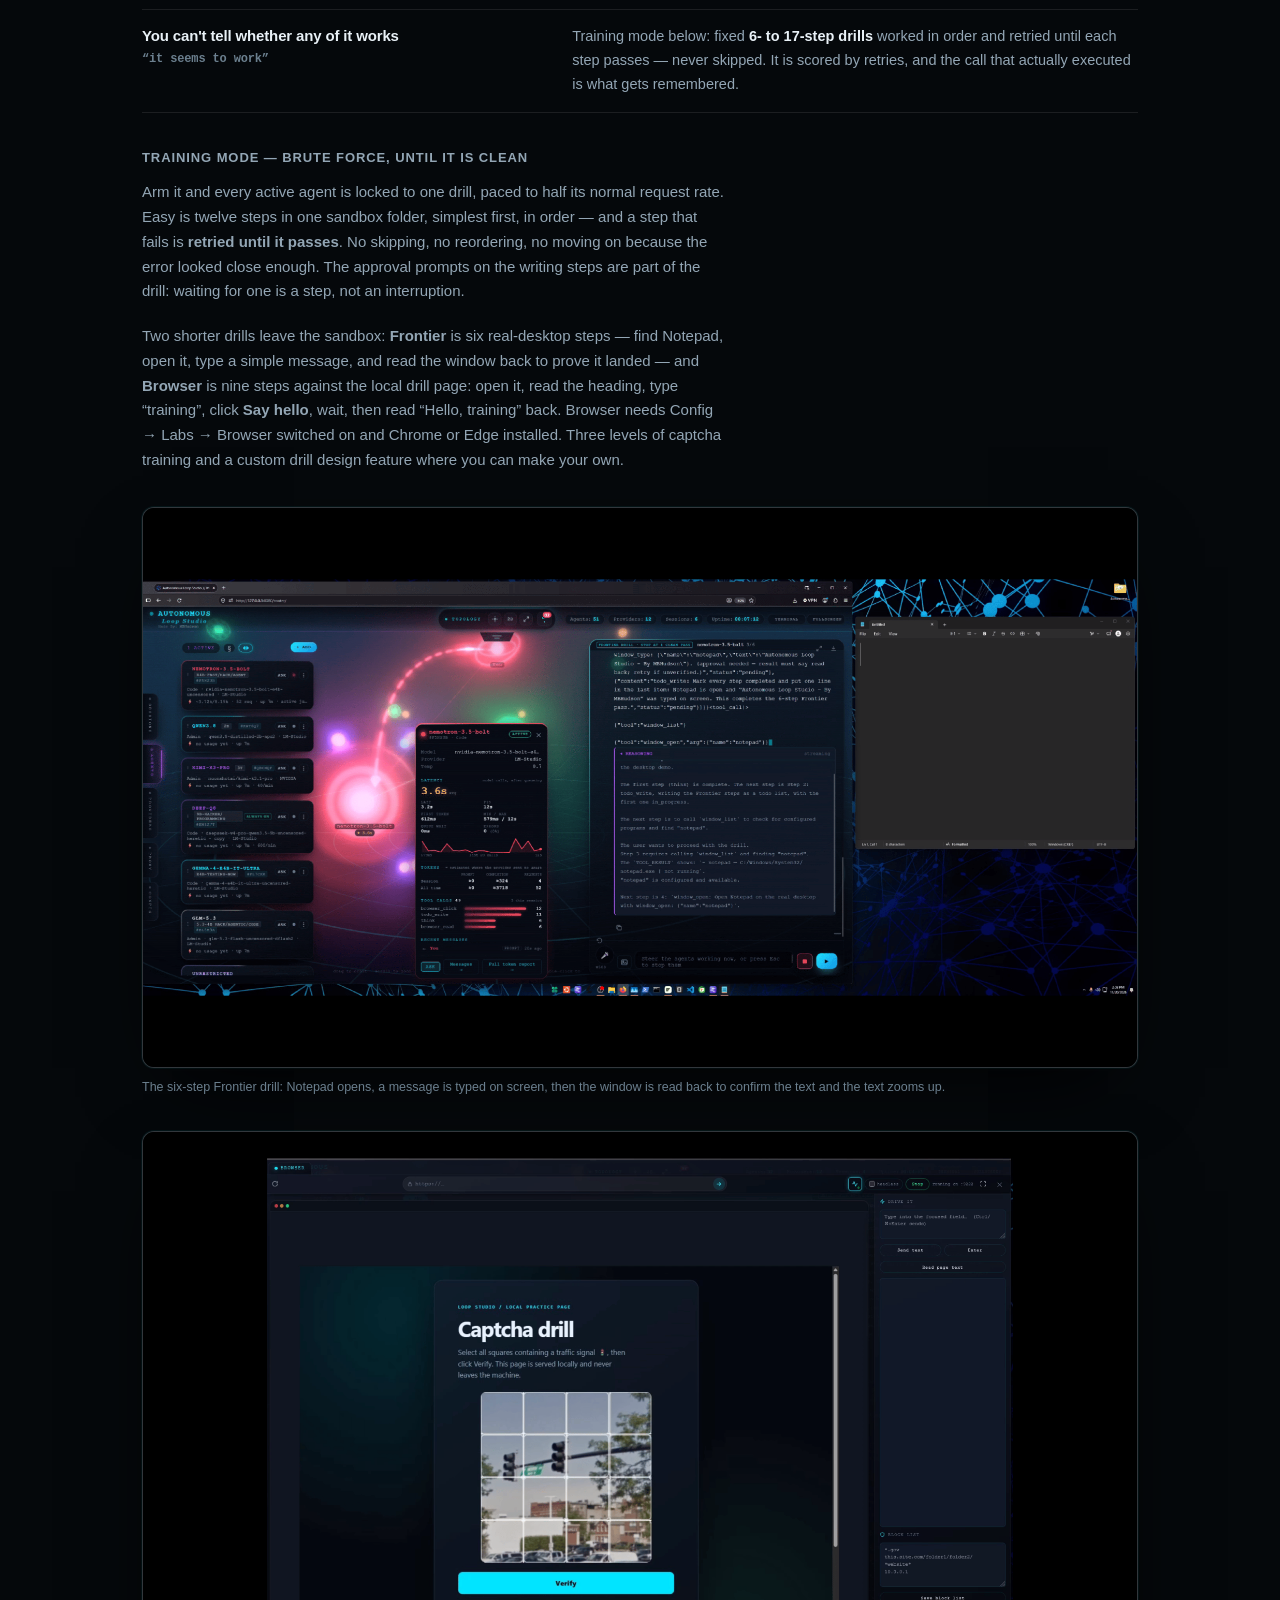
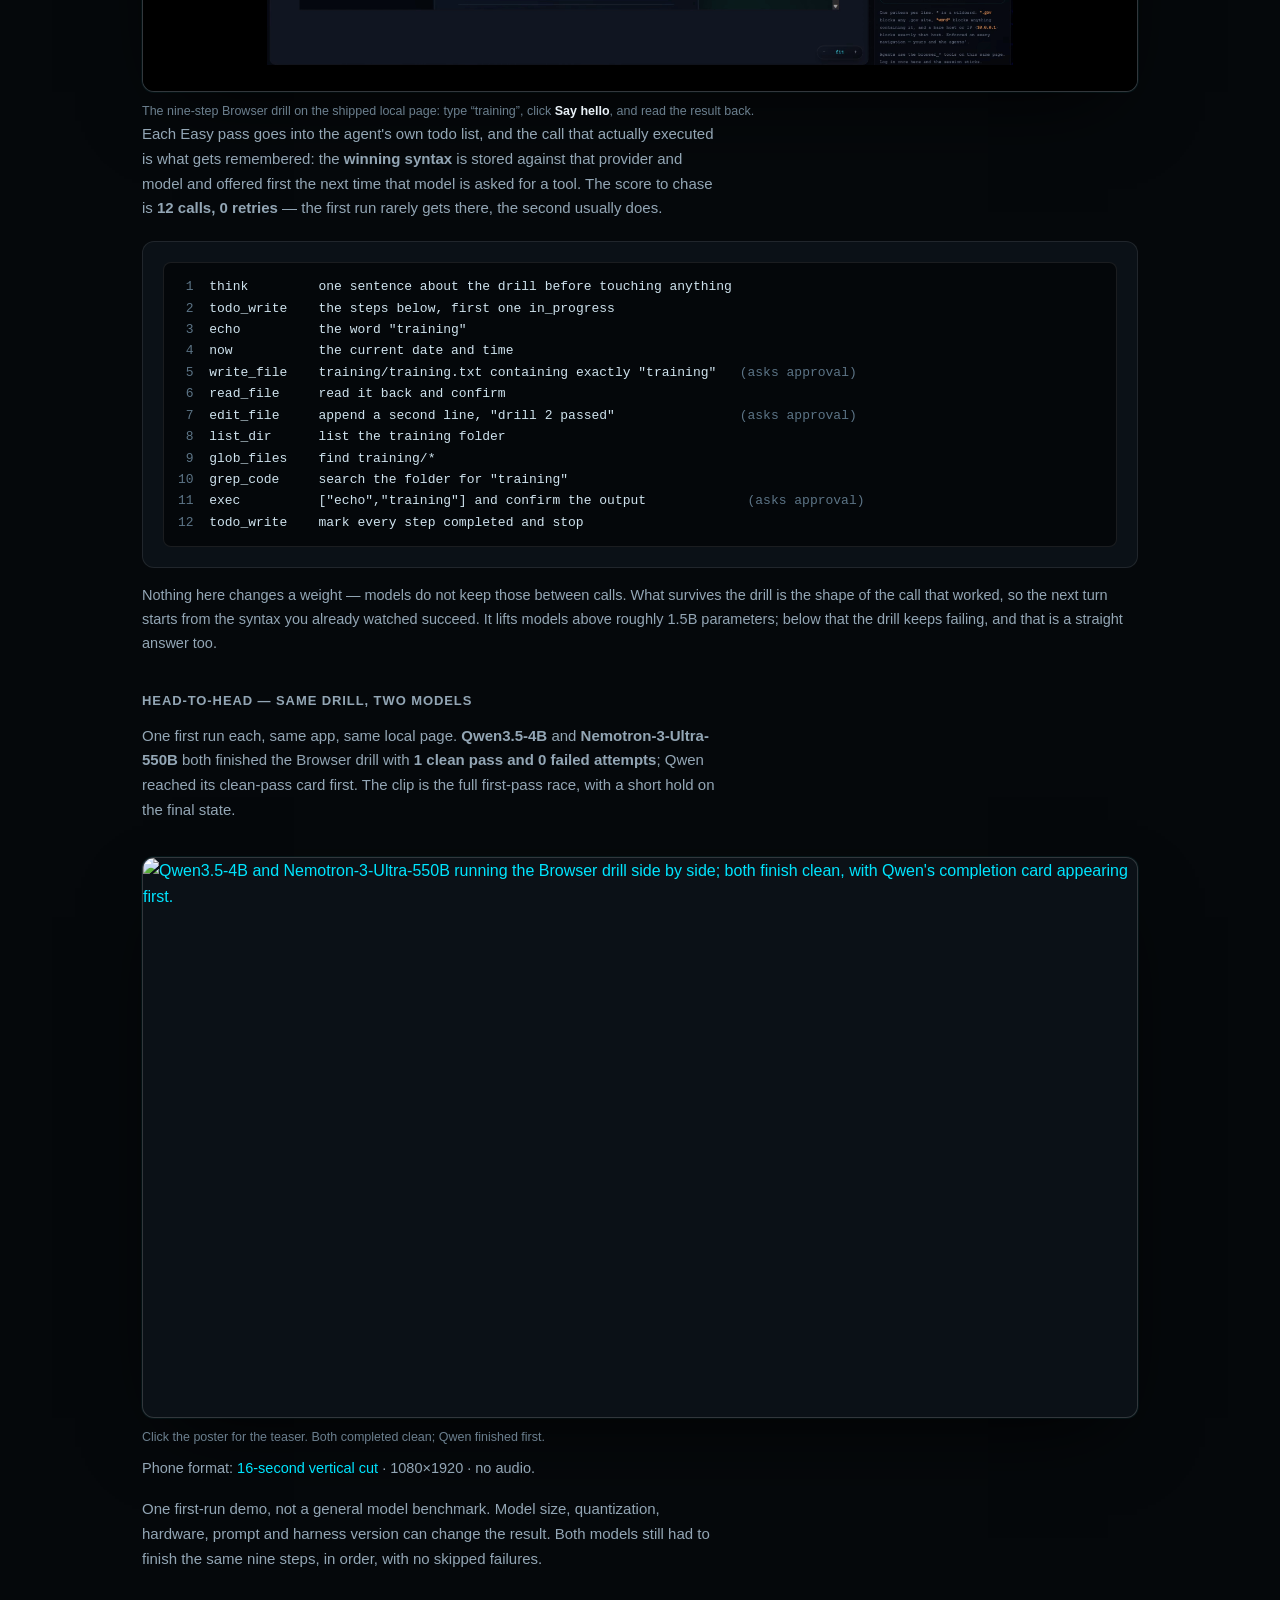
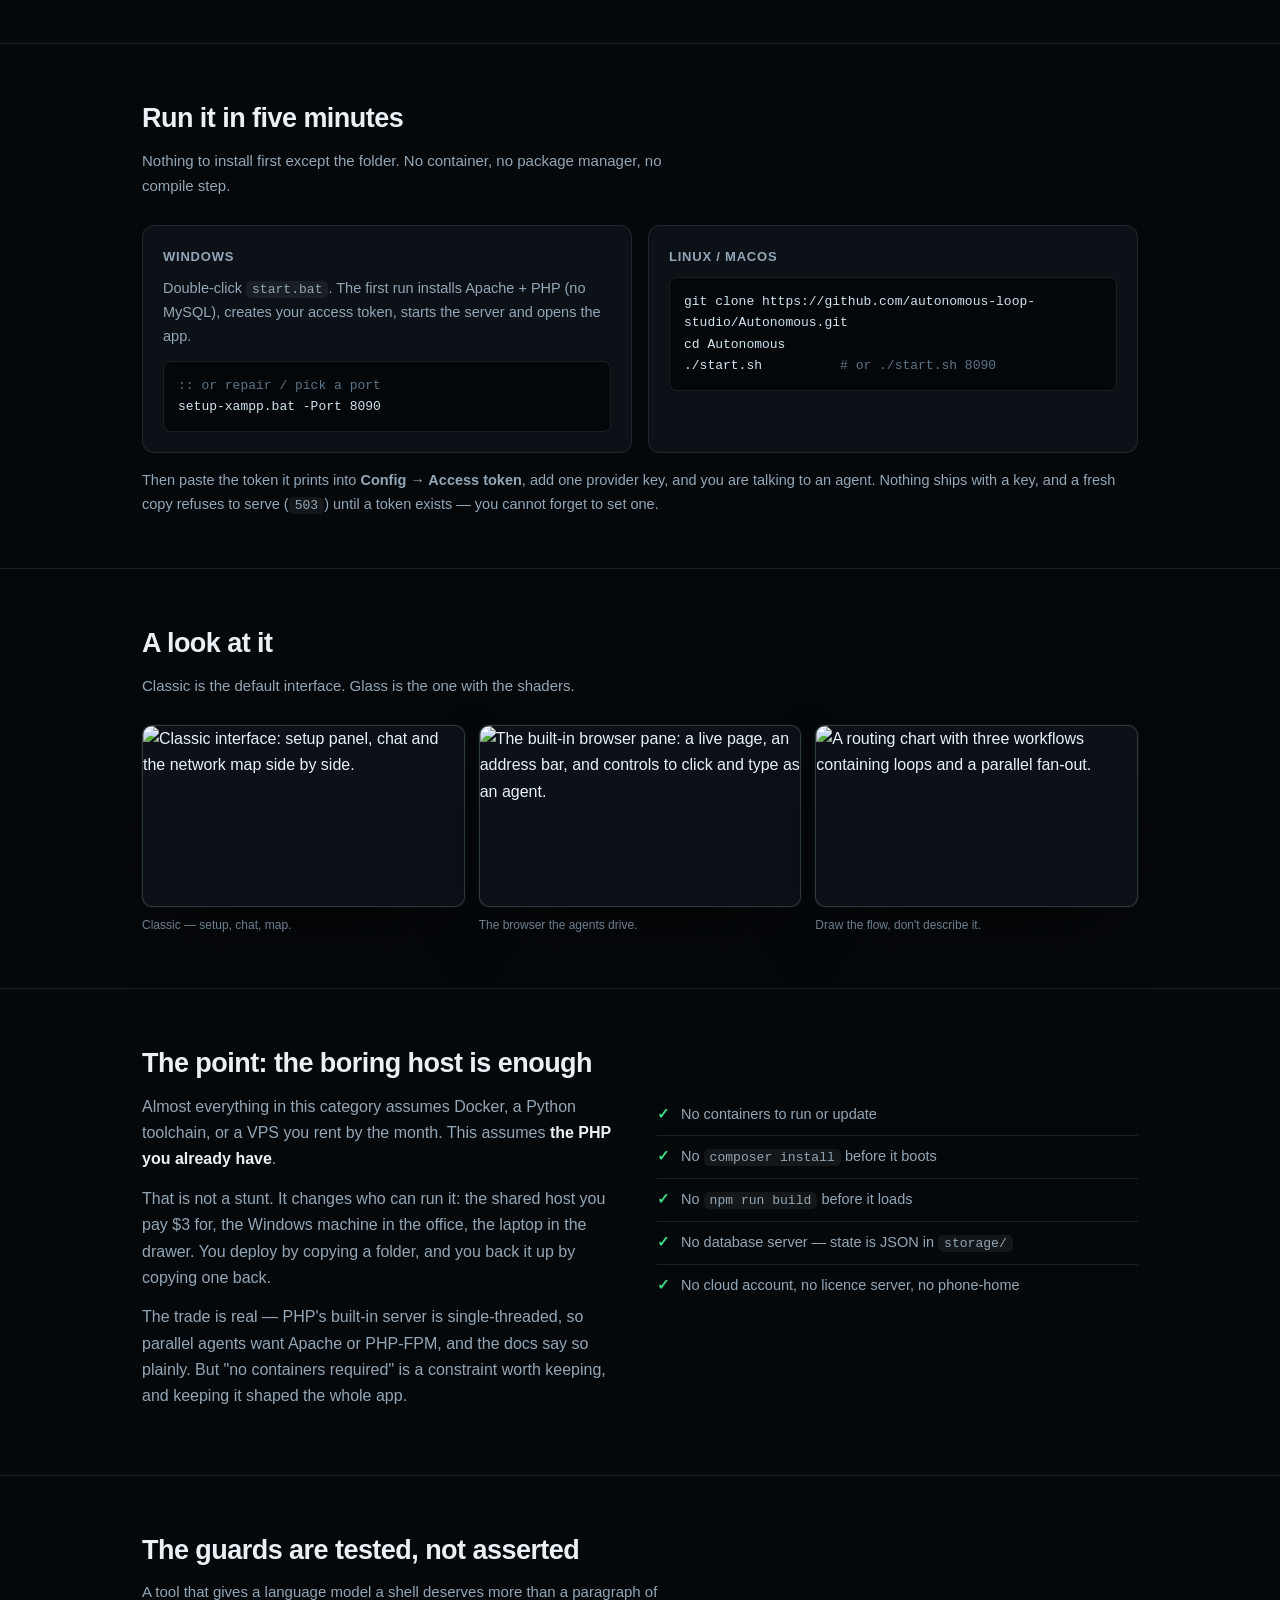
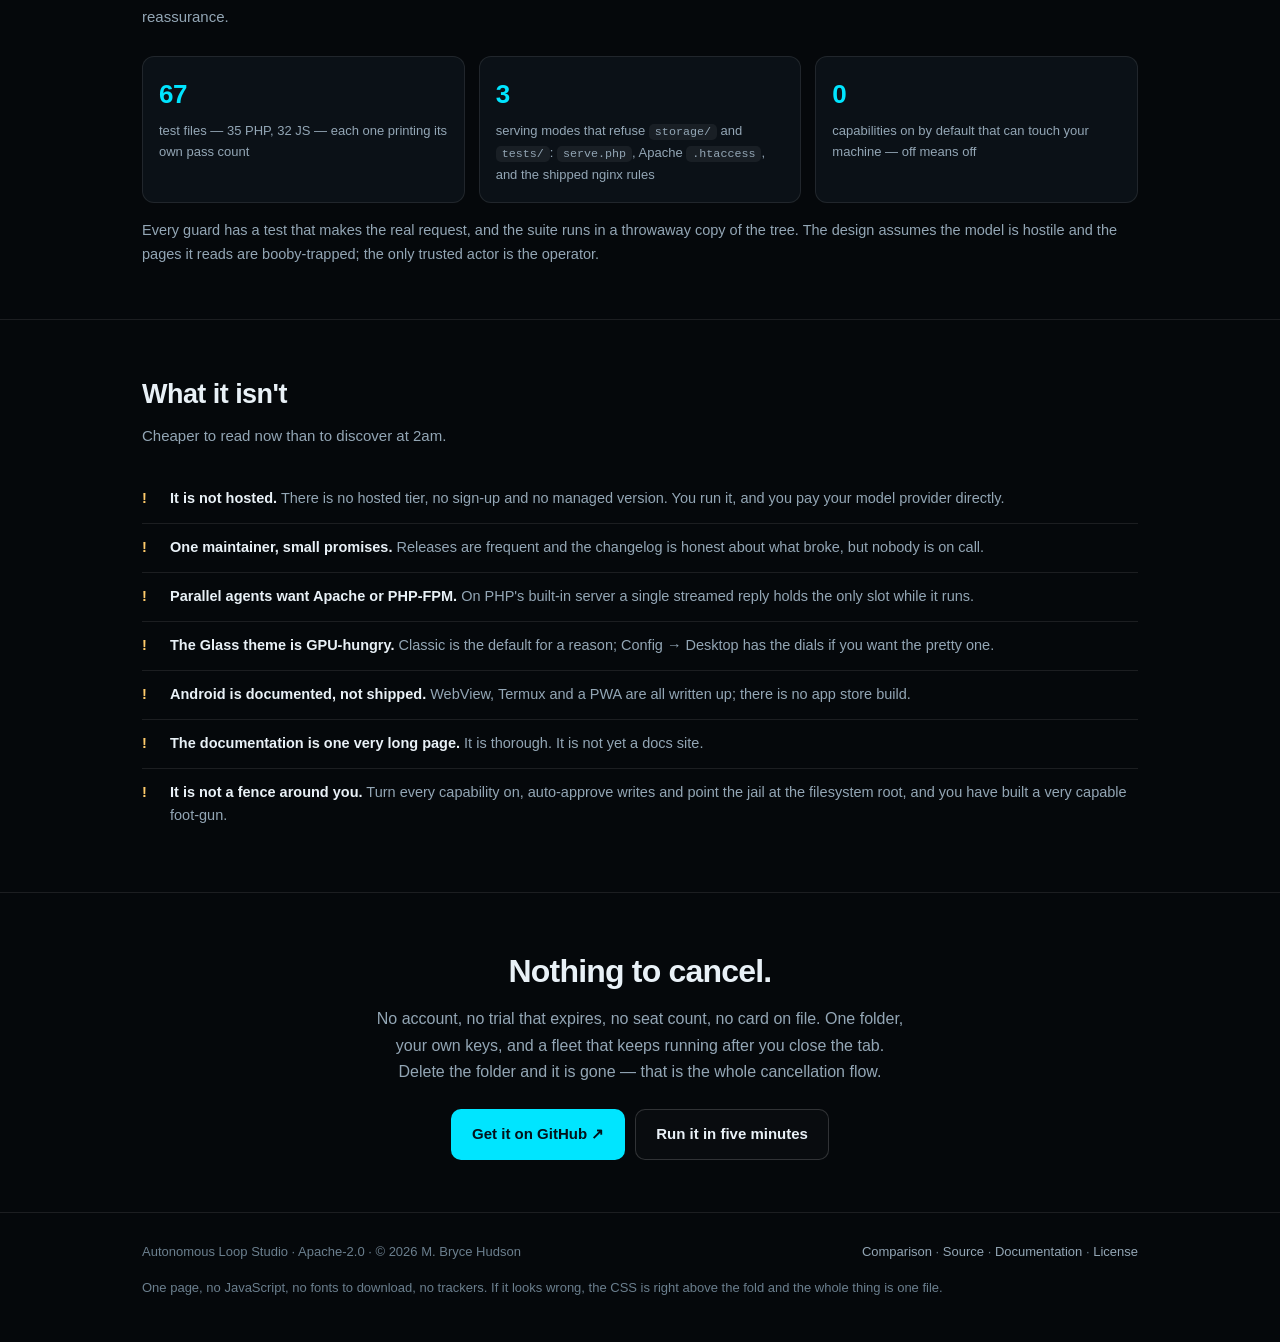
==== commit def0211b: "Match the banner caption across the README and the landing page" ====
--- a/docs/index.html
+++ b/docs/index.html
@@ -83,7 +83,7 @@
   }
   figcaption{color:var(--dim); font-size:12.5px; margin-top:9px}
   figcaption strong,figcaption b{color:var(--text); font-weight:600}
-  figcaption.feature-note{font-size:13.5px; line-height:1.7; color:var(--muted); max-width:100%; margin-inline:auto}
+  figcaption.feature-note{font-size:16px; line-height:1.7; color:var(--muted); max-width:100%; margin-inline:auto}
 
   section{padding:clamp(34px,6vw,52px) 0; border-top:1px solid var(--line); scroll-margin-top:12px}
   h2{font-size:clamp(20px,4.4vw,27px); letter-spacing:-.02em; margin:0 0 8px; text-wrap:balance}
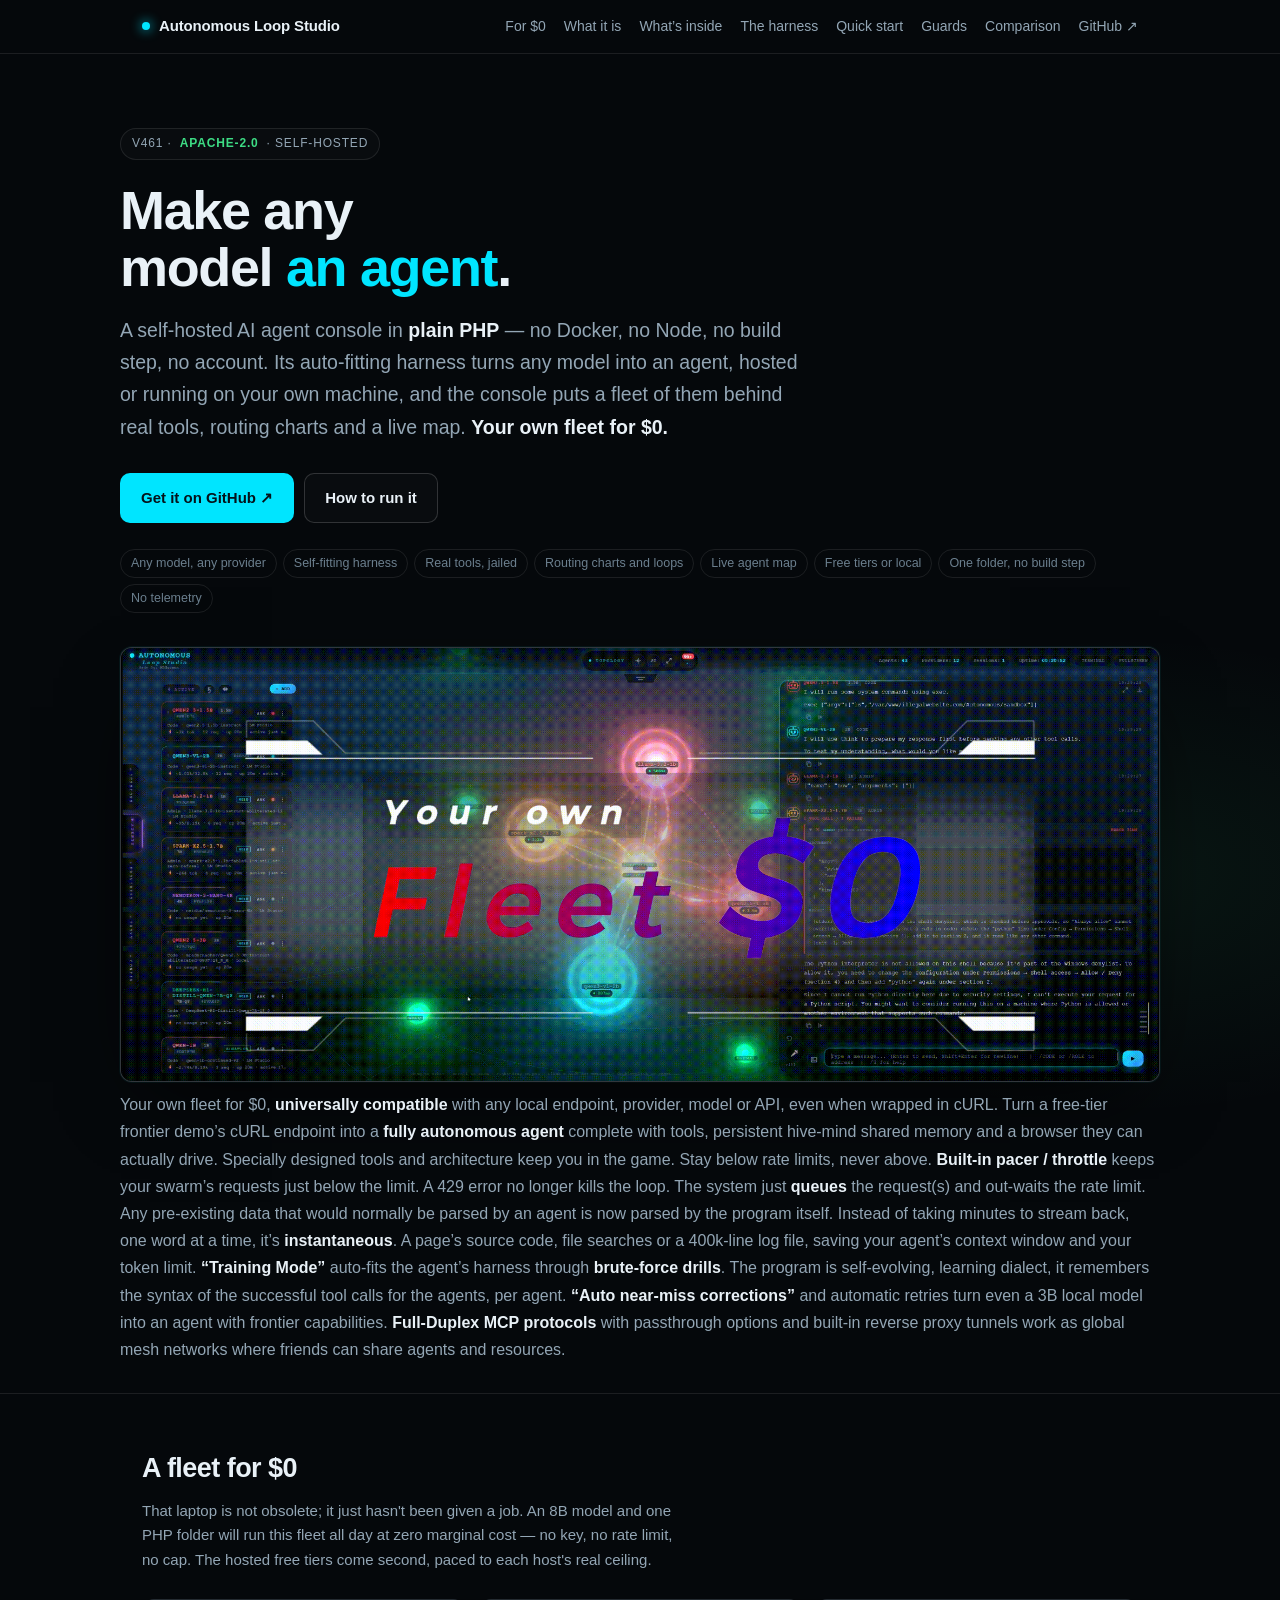
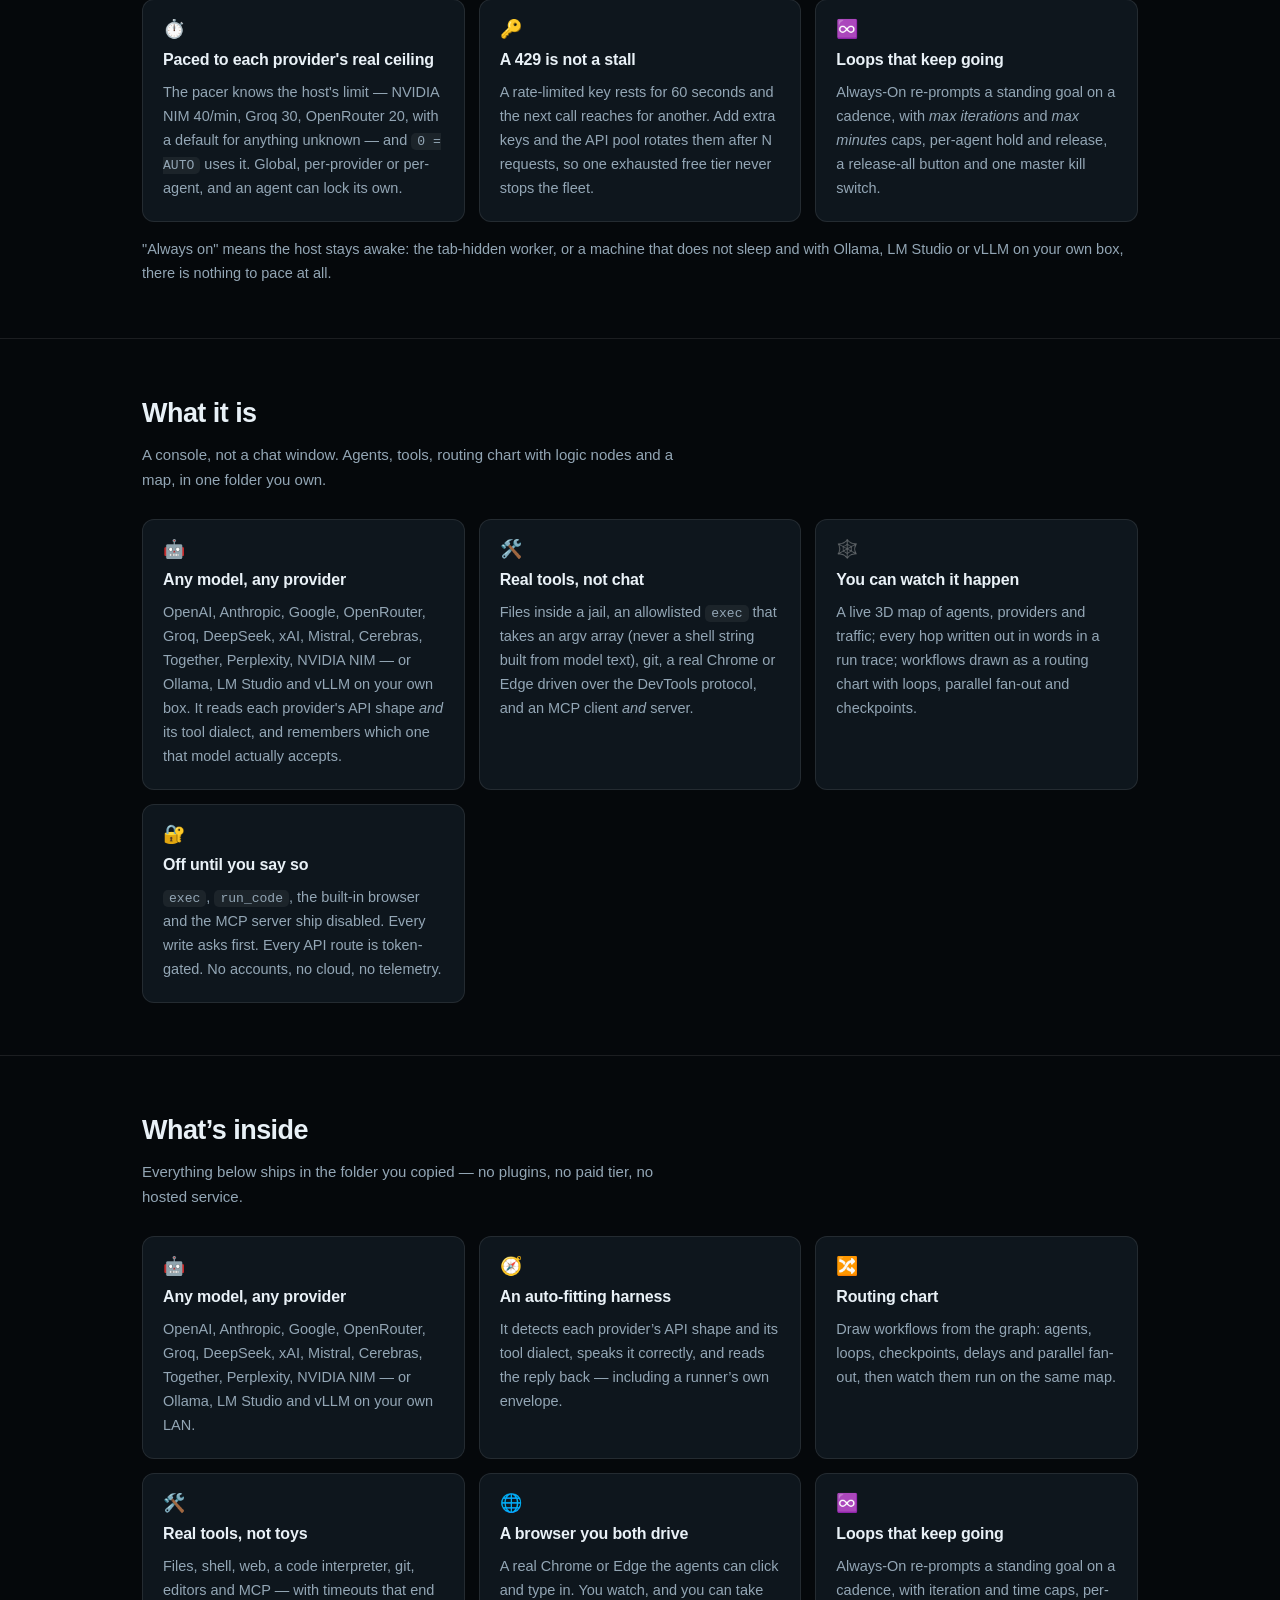
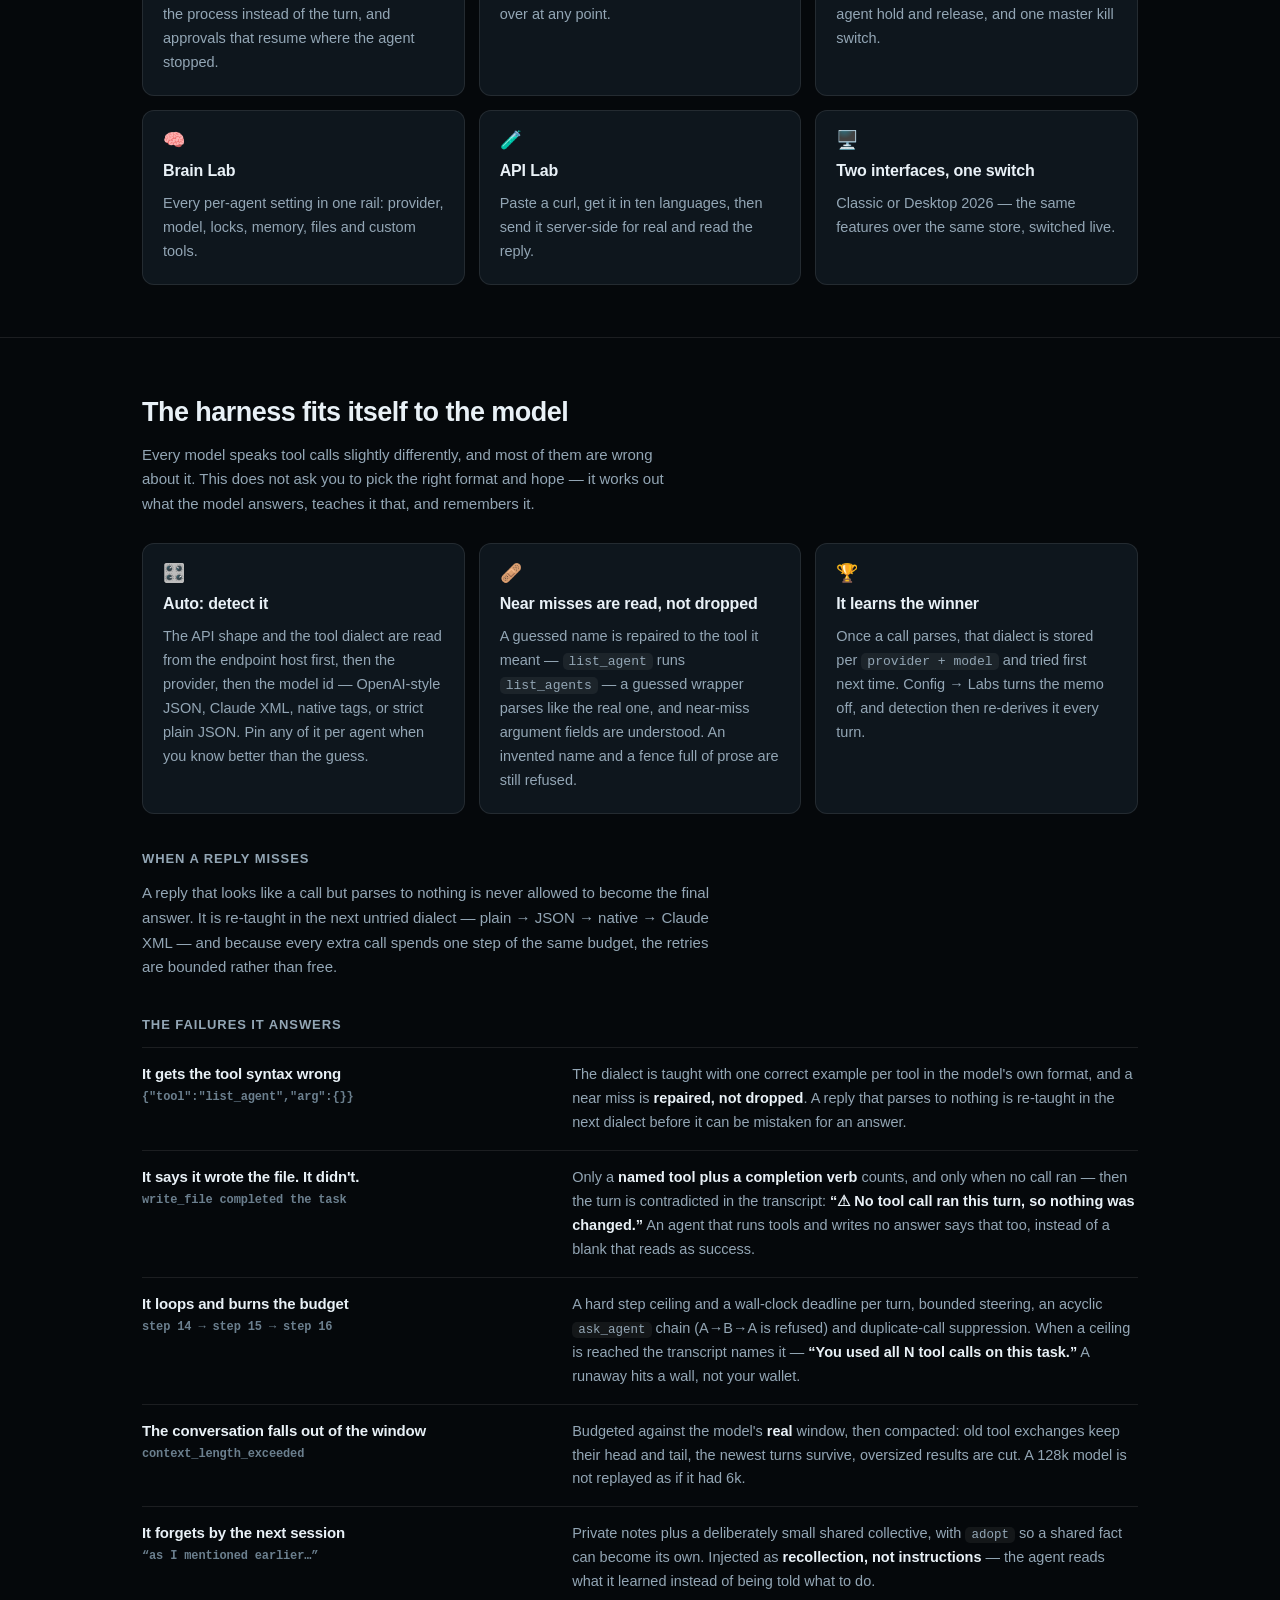
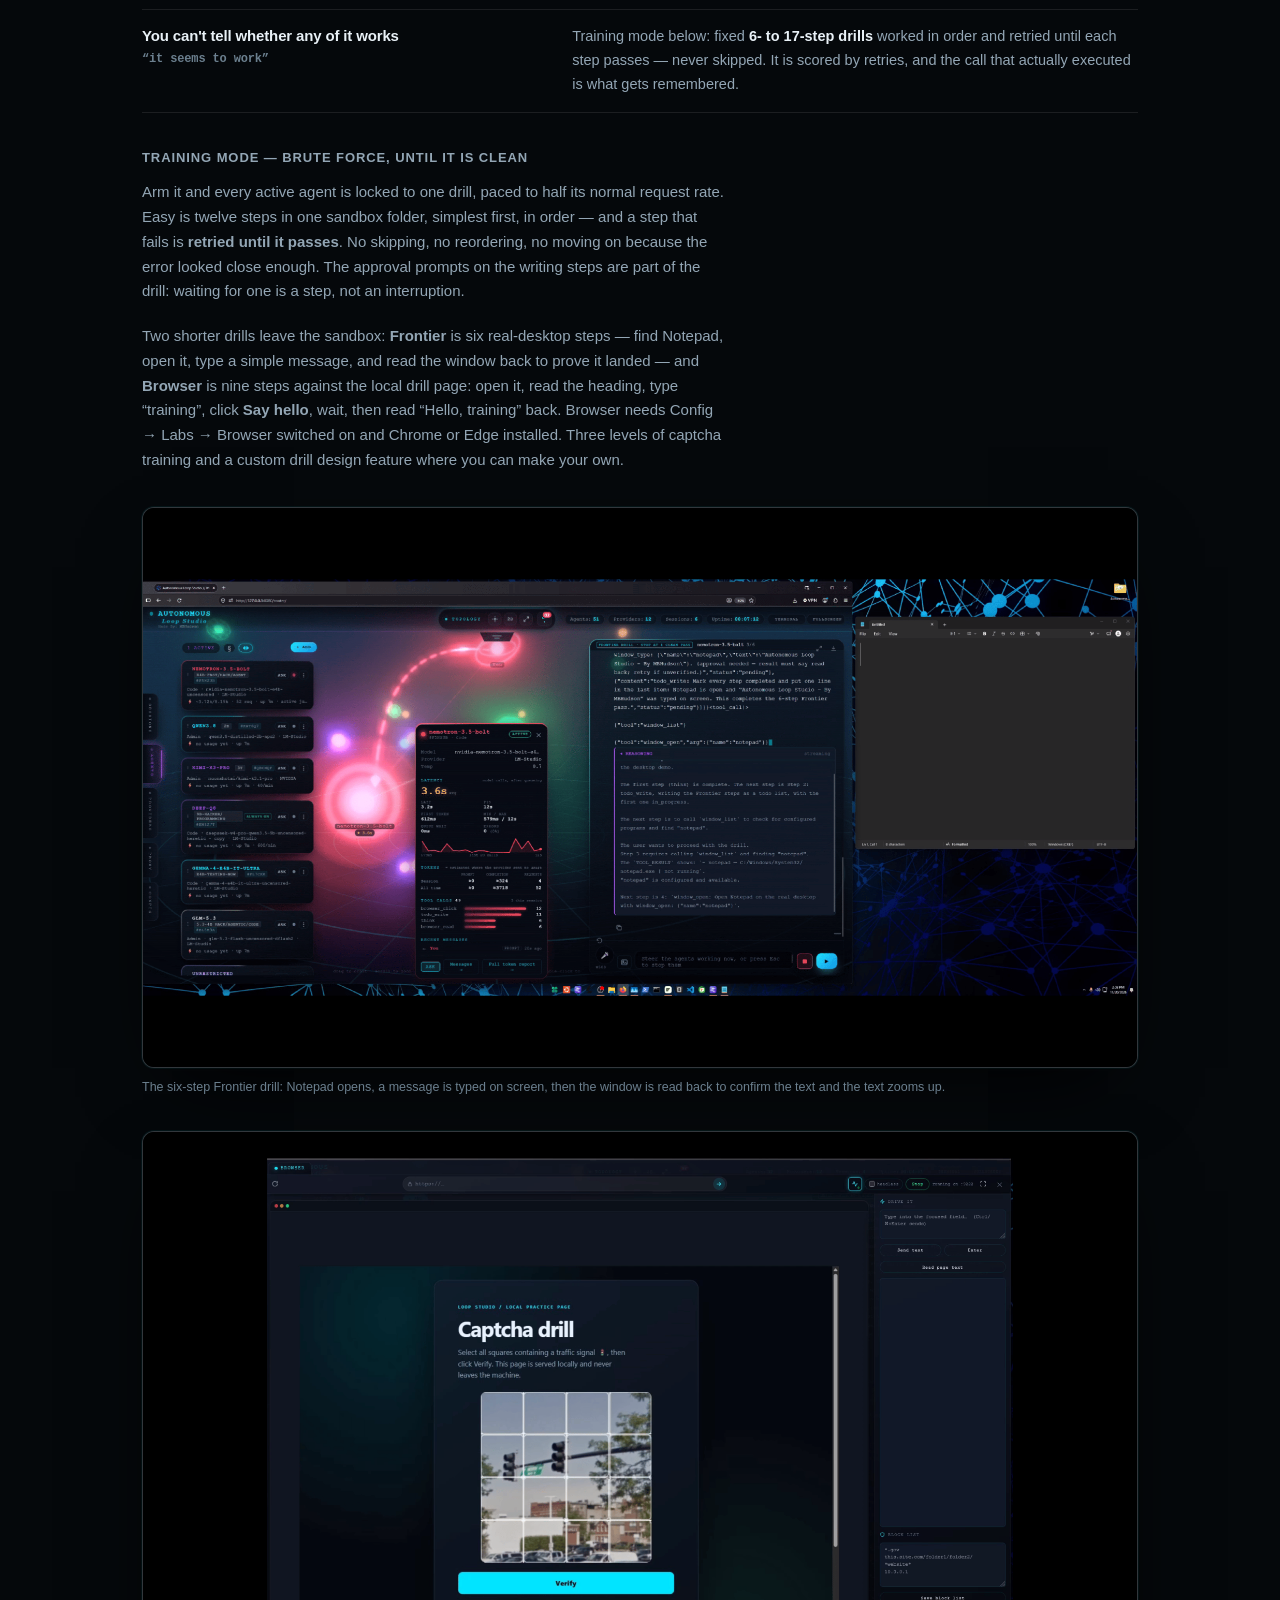
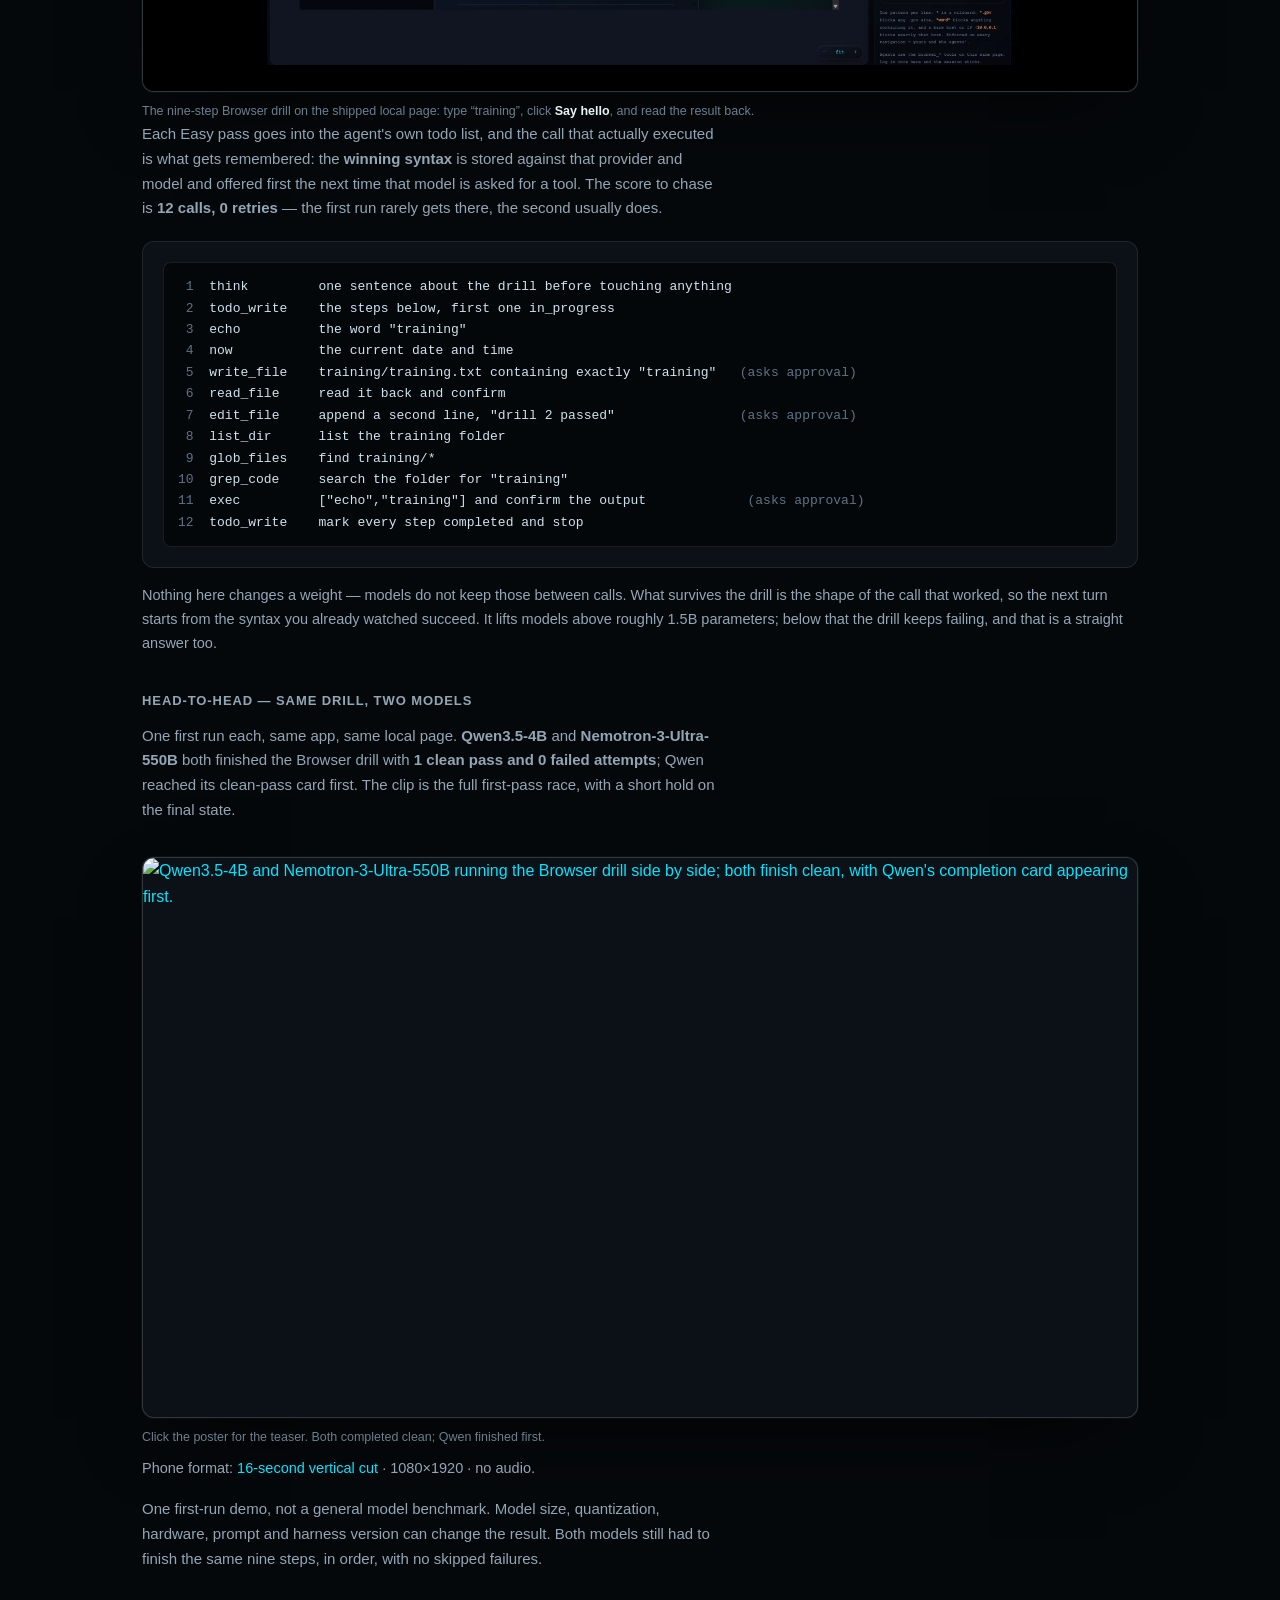
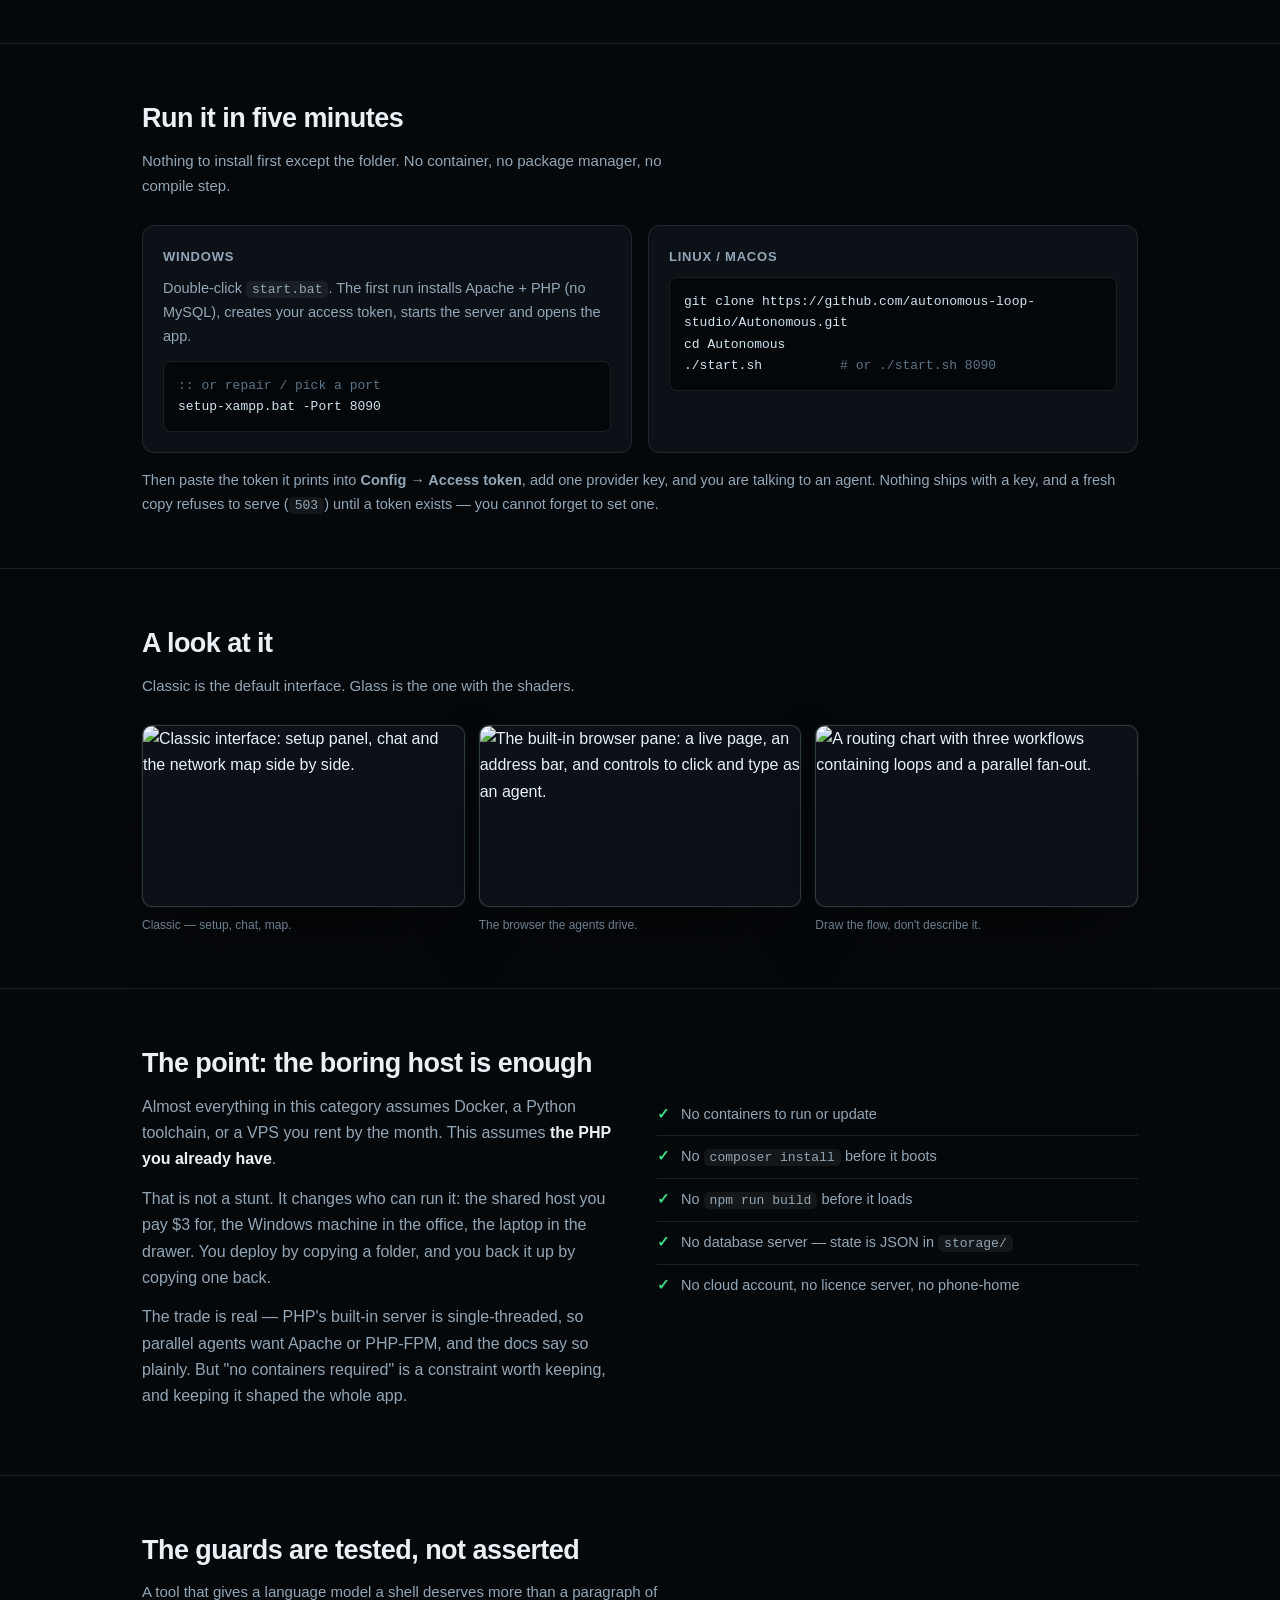
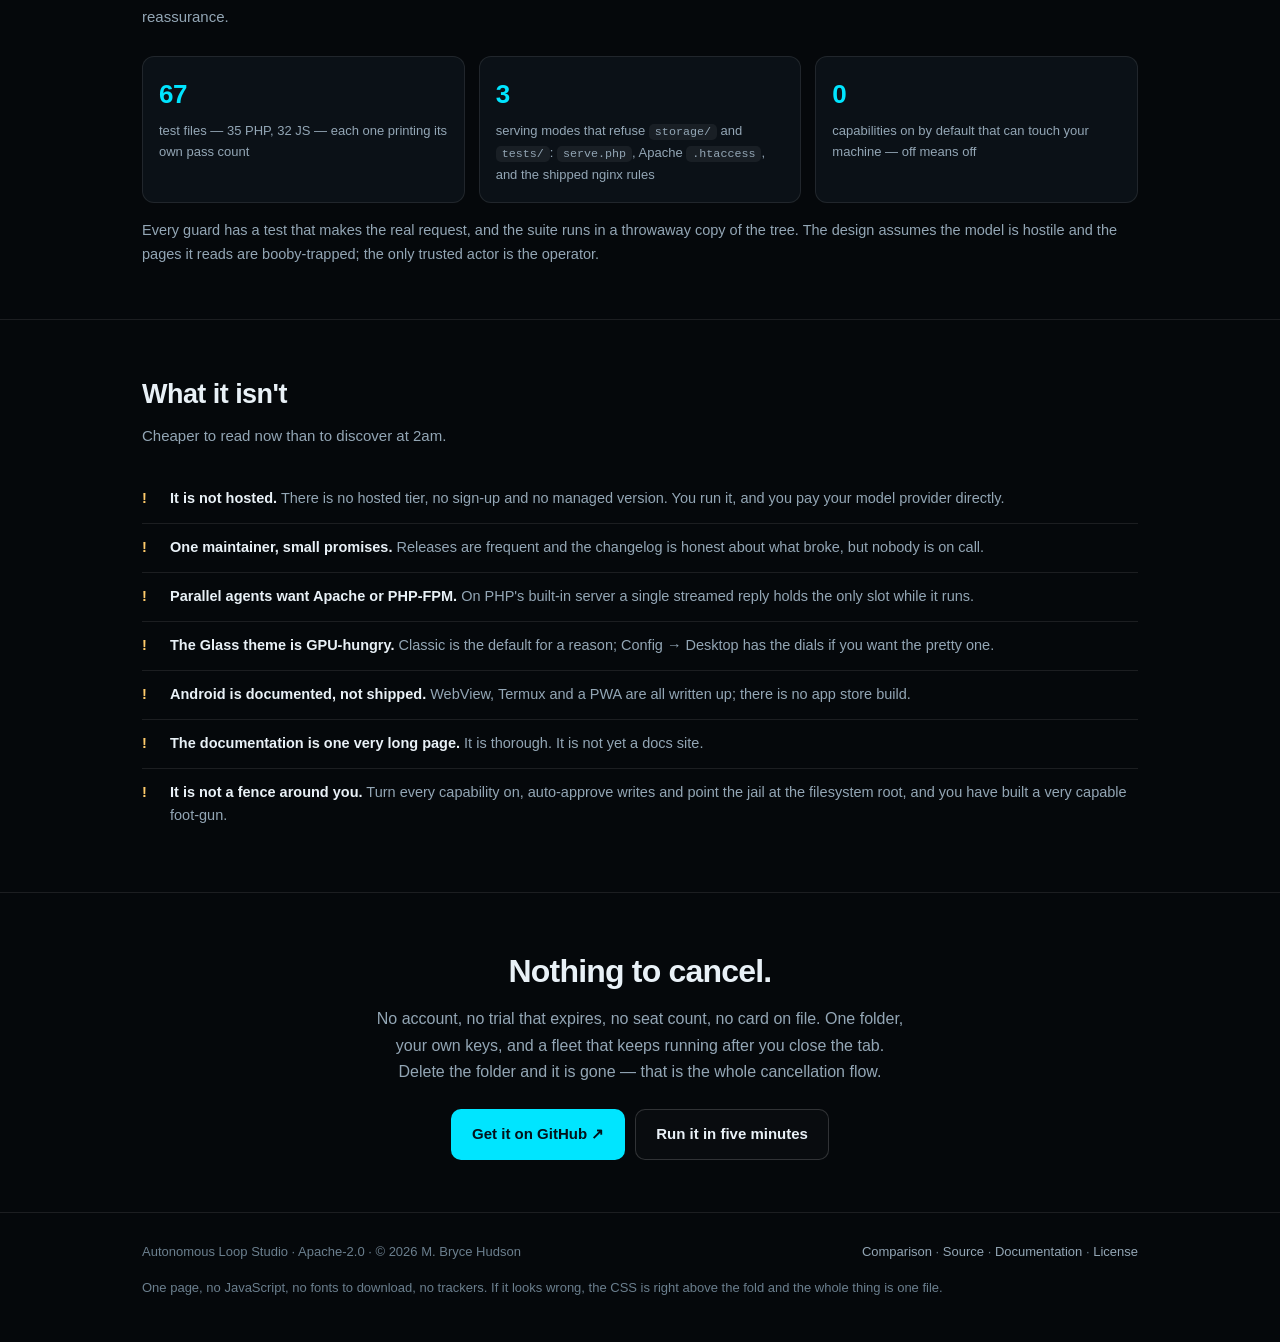
==== commit e2b4eb5c: "Serve the social preview image from the site itself" ====
--- a/docs/index.html
+++ b/docs/index.html
@@ -10,7 +10,7 @@
 <meta name="description" content="A self-hosted AI agent console in plain PHP. An auto-fitting harness turns any model into an agent — real tools, routing charts, a live map. No Docker, no build step. Your own fleet for $0.">
 <meta property="og:title" content="Autonomous Loop Studio">
 <meta property="og:description" content="Make any model an agent — an auto-fitting harness, real tools, routing charts and a live map. Plain PHP, no Docker. Your own fleet for $0.">
-<meta property="og:image" content="https://raw.githubusercontent.com/autonomous-loop-studio/Autonomous/master/screenshots/og.png">
+<meta property="og:image" content="https://autonomous-loop-studio.github.io/Autonomous/screenshots/og.png">
 <meta name="twitter:card" content="summary_large_image">
 <link rel="icon" href="data:image/svg+xml,<svg xmlns='http://www.w3.org/2000/svg' viewBox='0 0 100 100'><text y='.9em' font-size='90'>🧠</text></svg>">
 <style>
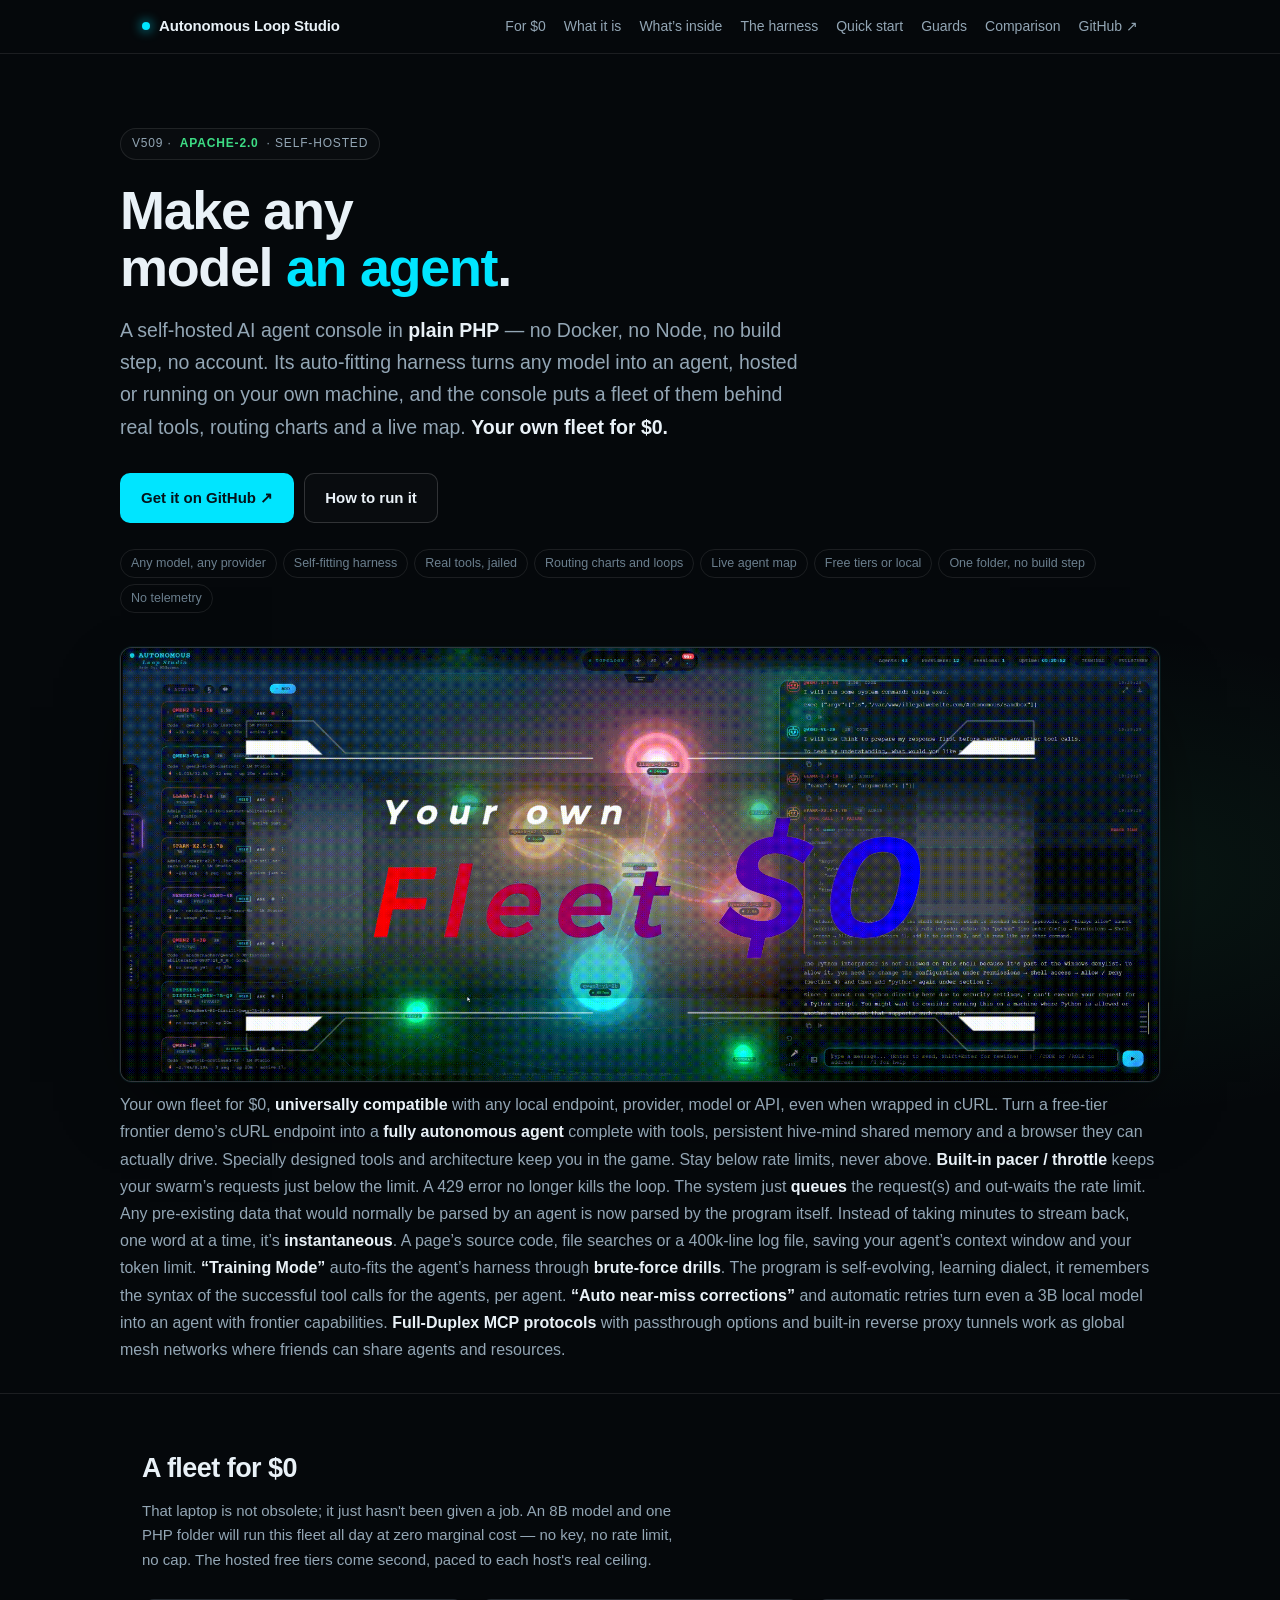
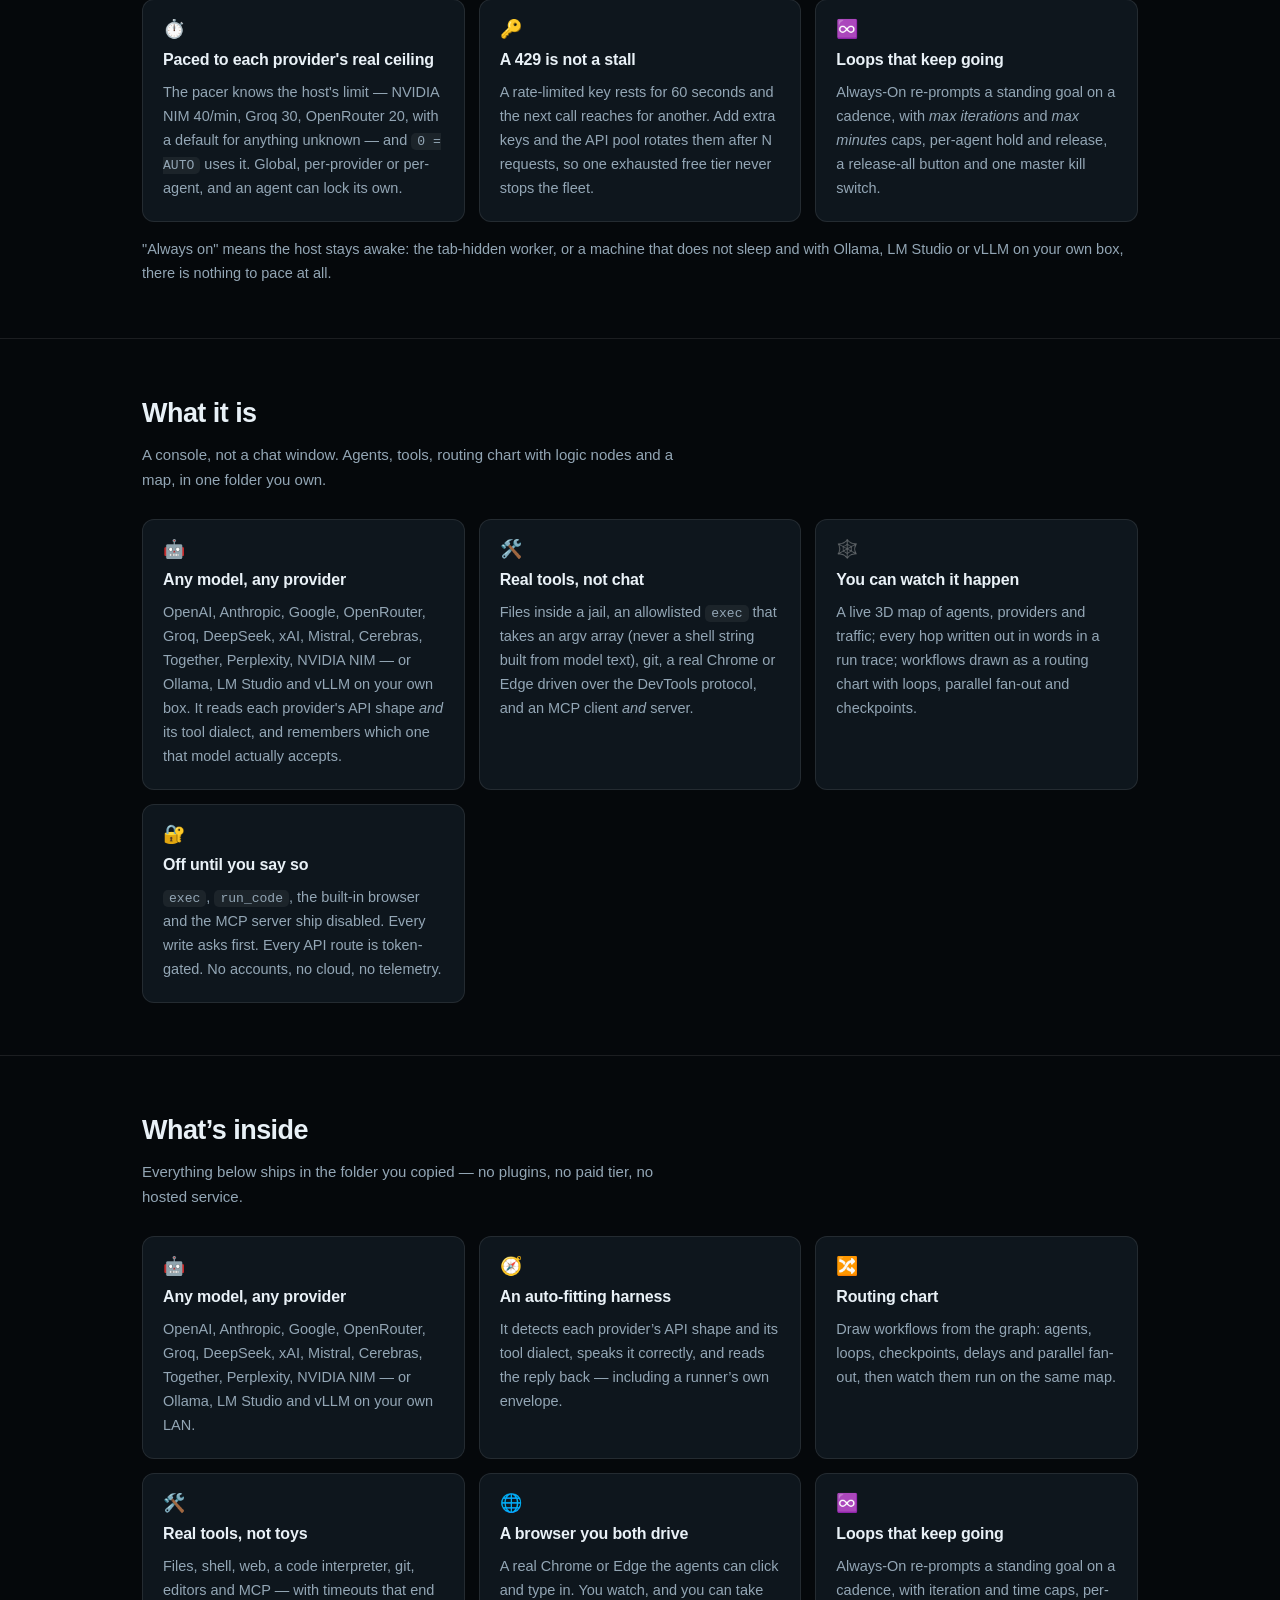
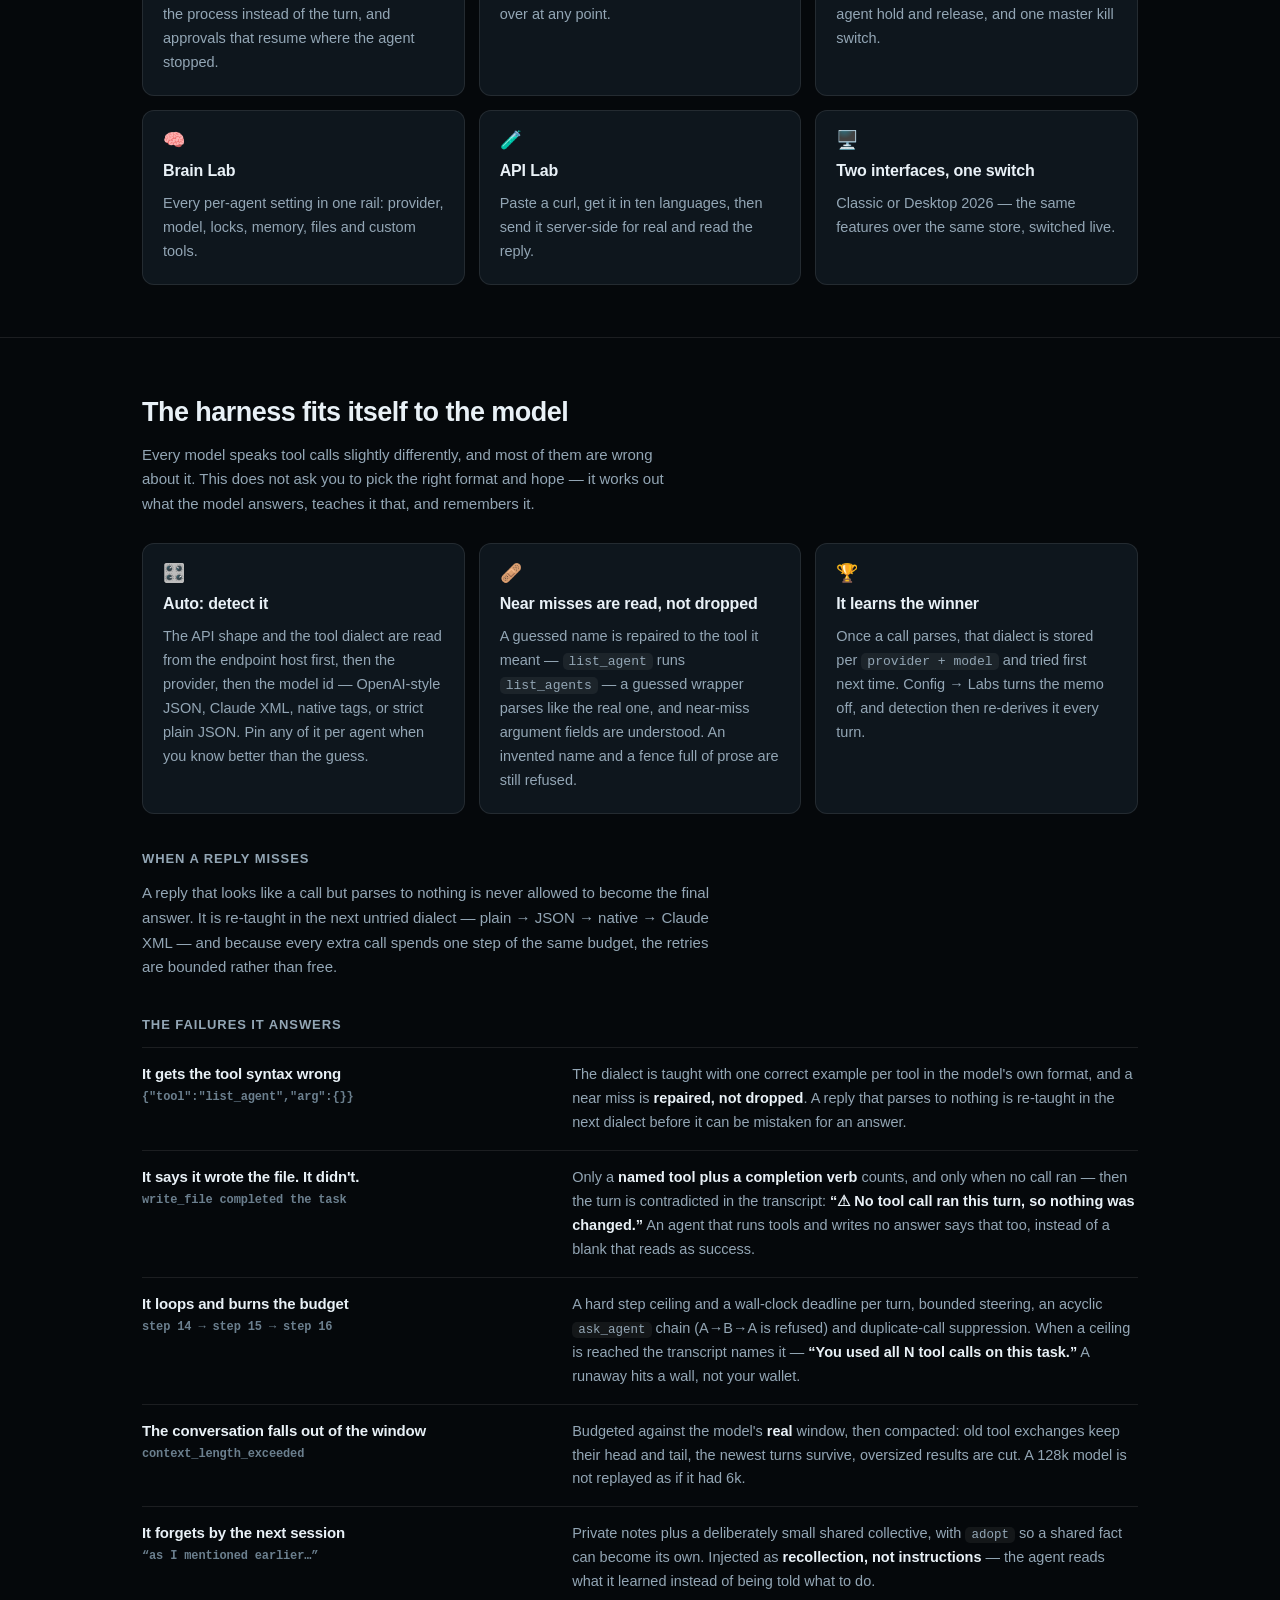
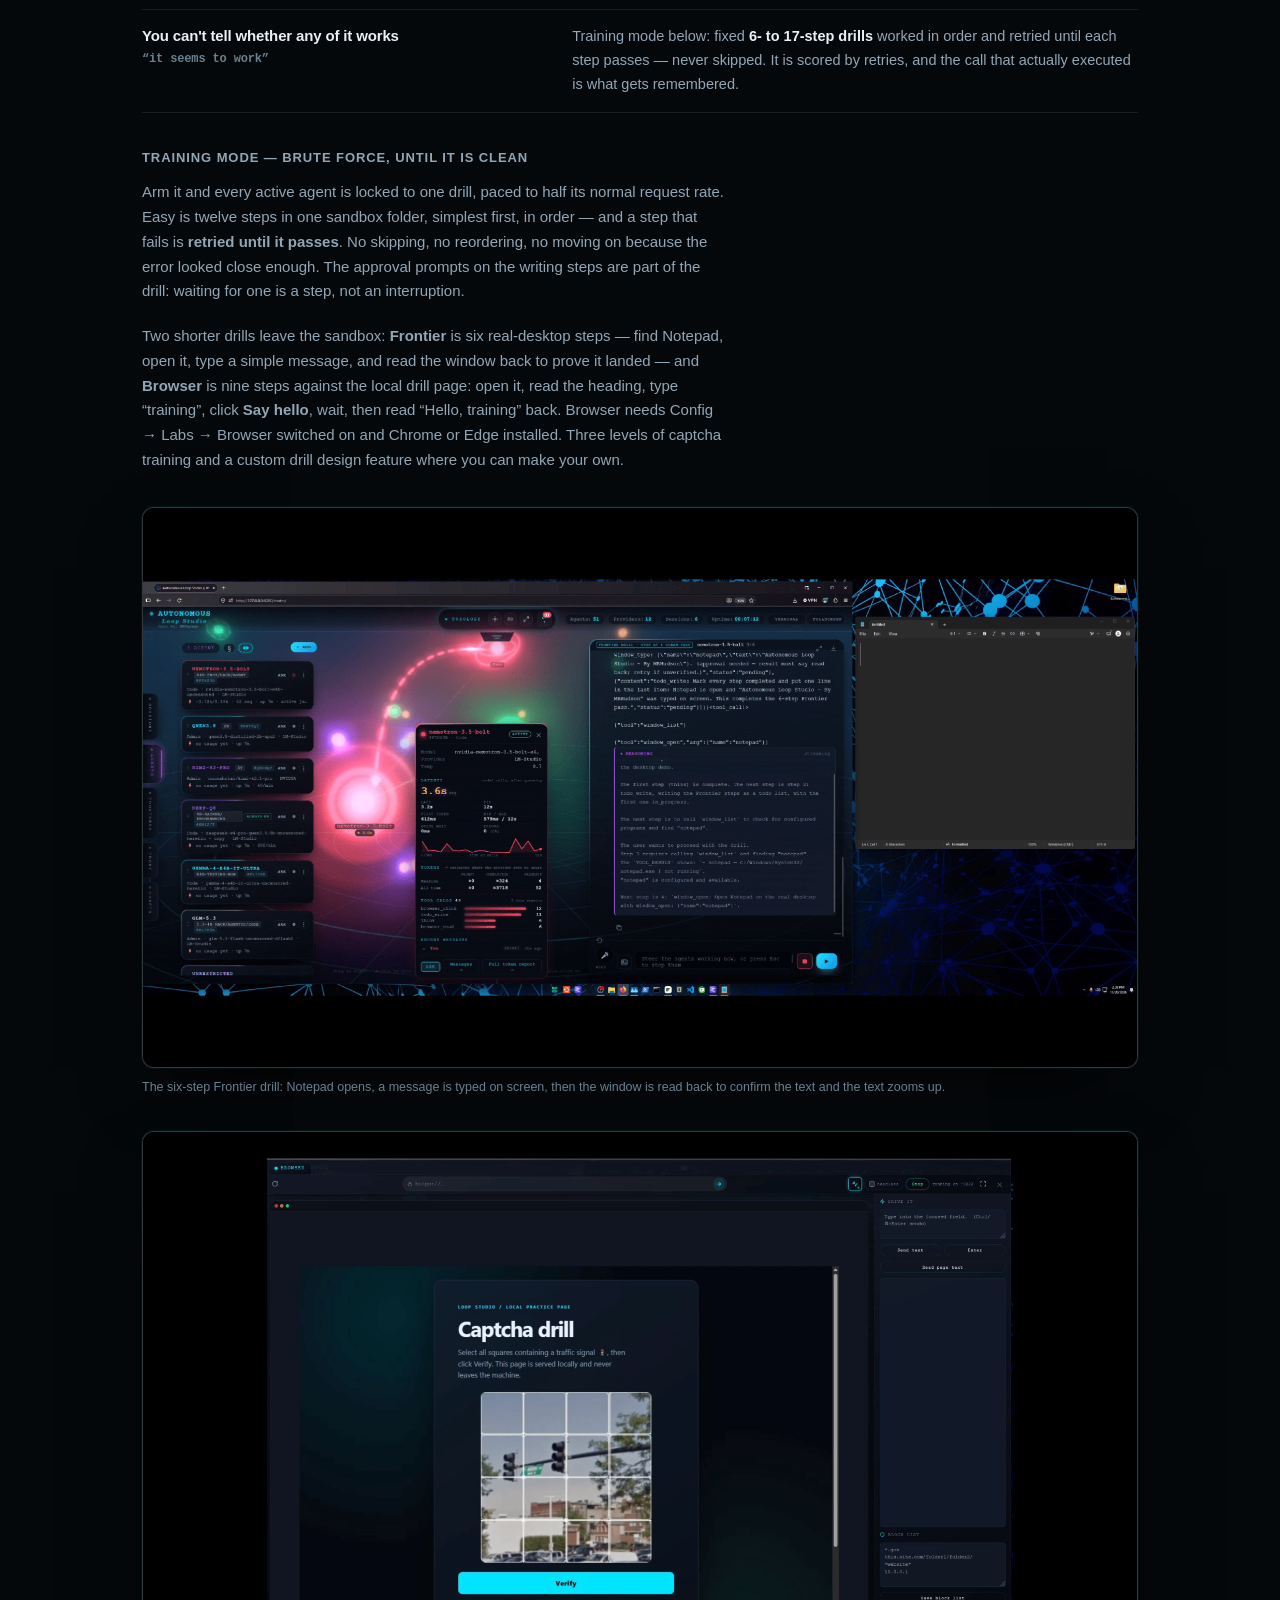
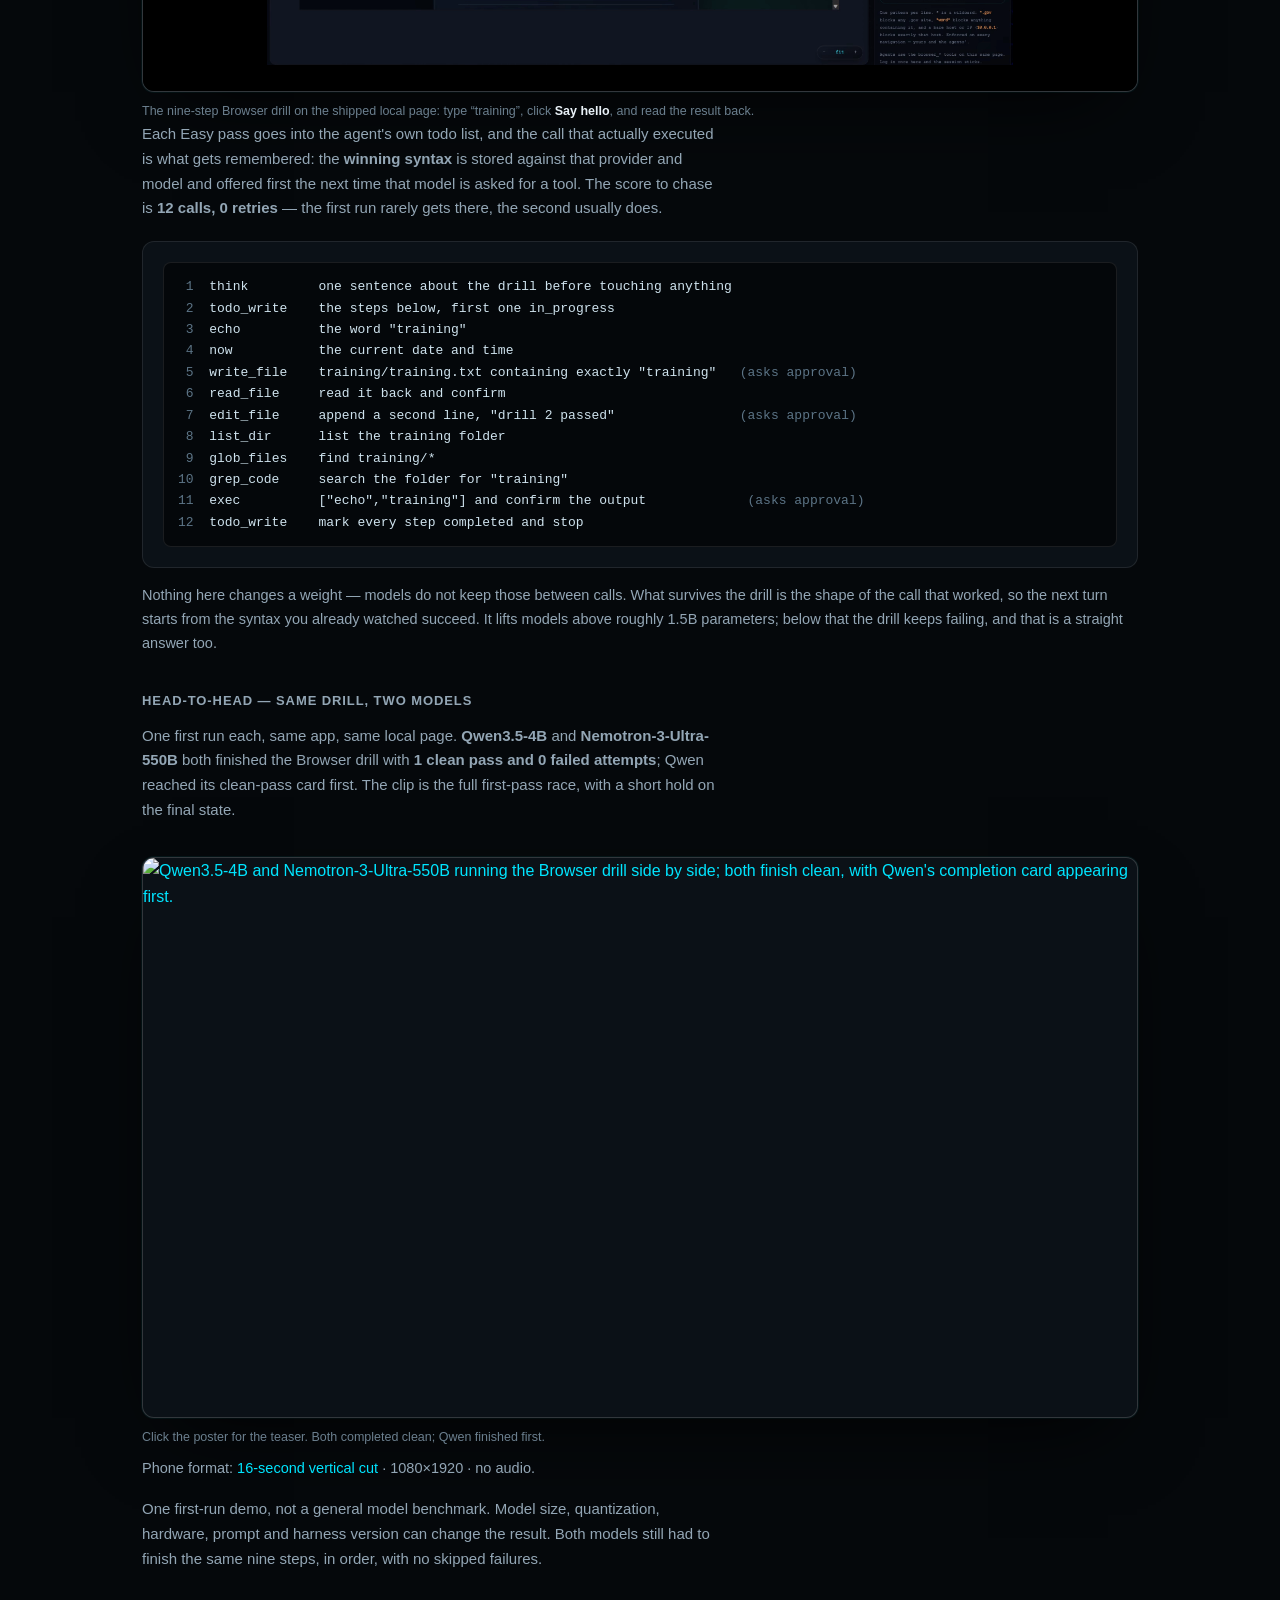
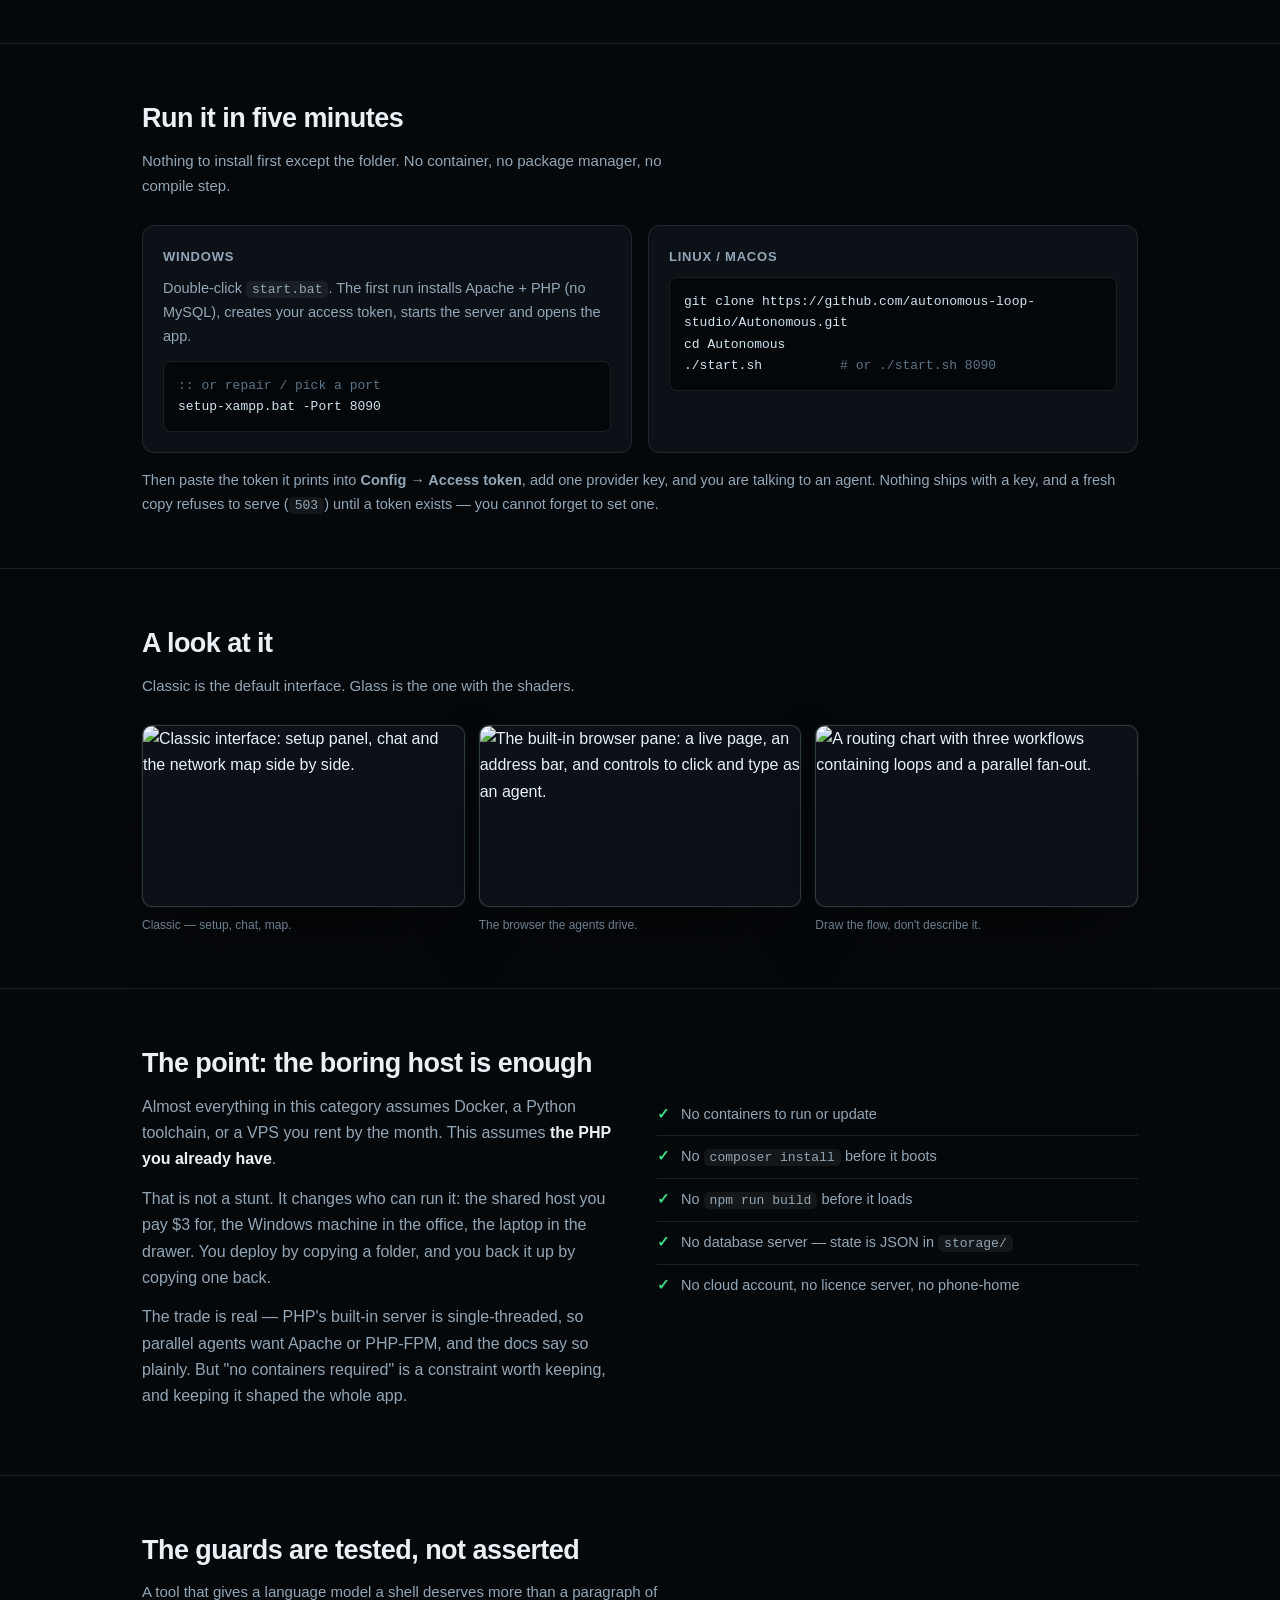
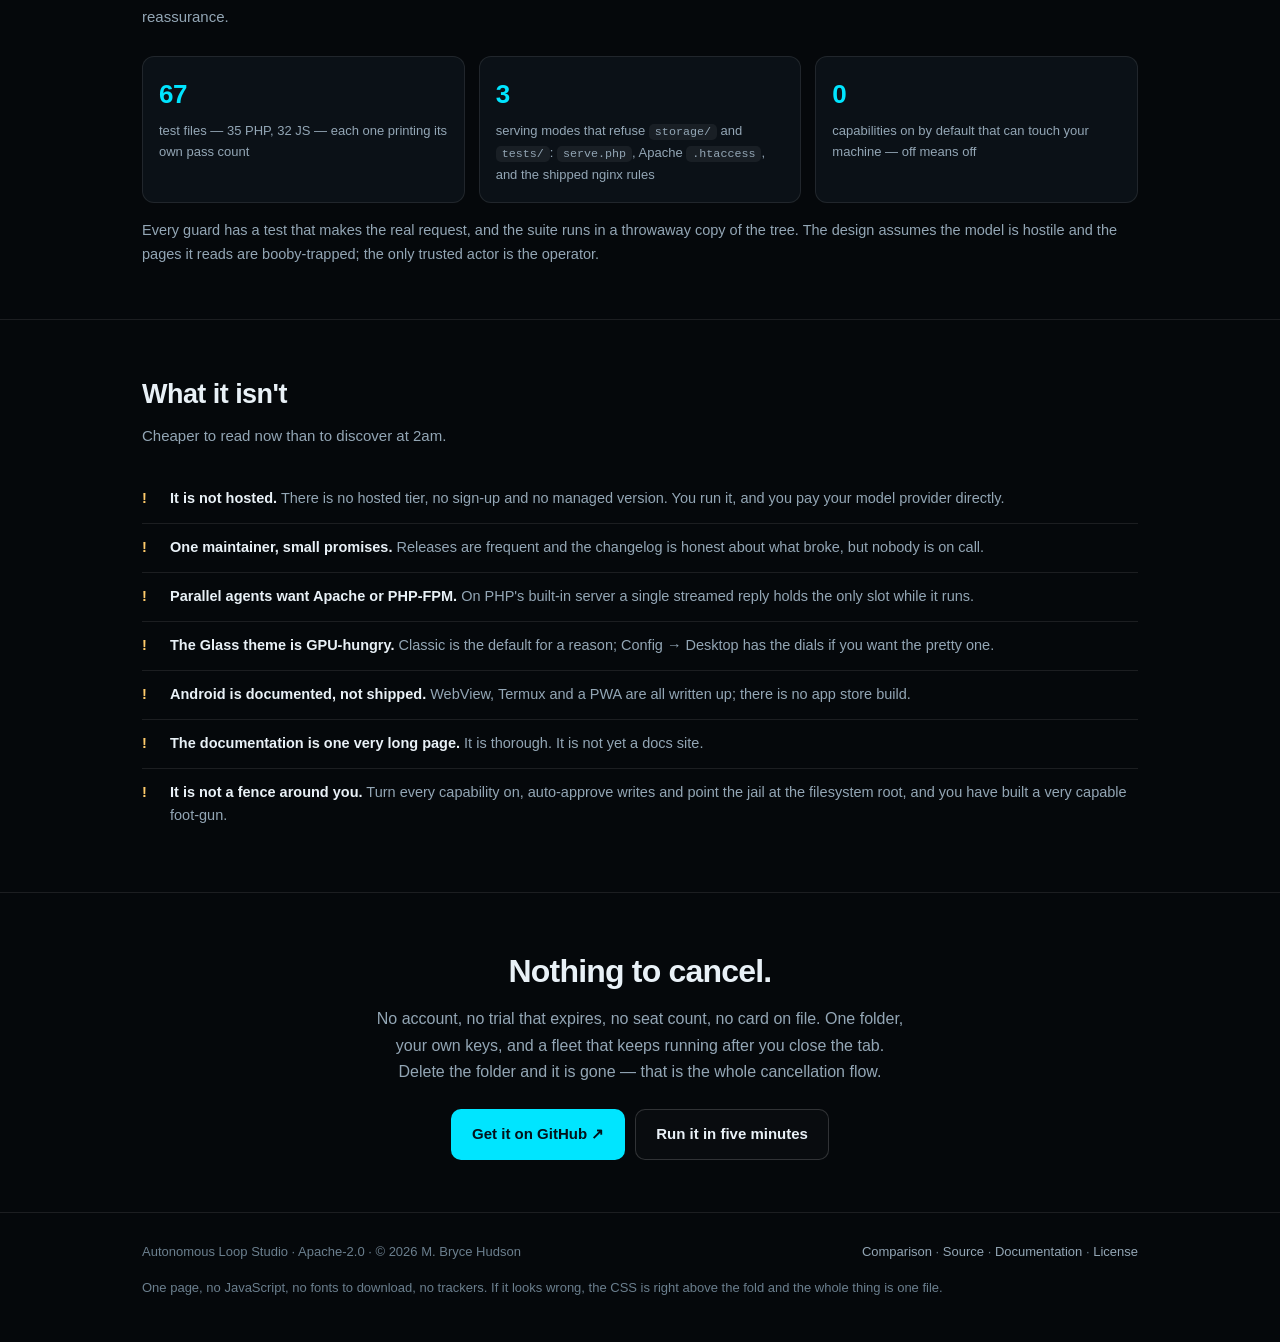
==== commit 33d8d591: "Complete the social metadata and bump the page version to v509" ====
--- a/docs/index.html
+++ b/docs/index.html
@@ -8,10 +8,19 @@
 <title>Autonomous Loop Studio — make any model an agent</title>
 <link rel="canonical" href="https://autonomous-loop-studio.github.io/Autonomous/">
 <meta name="description" content="A self-hosted AI agent console in plain PHP. An auto-fitting harness turns any model into an agent — real tools, routing charts, a live map. No Docker, no build step. Your own fleet for $0.">
+<meta property="og:type" content="website">
+<meta property="og:site_name" content="Autonomous Loop Studio">
+<meta property="og:url" content="https://autonomous-loop-studio.github.io/Autonomous/">
 <meta property="og:title" content="Autonomous Loop Studio">
 <meta property="og:description" content="Make any model an agent — an auto-fitting harness, real tools, routing charts and a live map. Plain PHP, no Docker. Your own fleet for $0.">
 <meta property="og:image" content="https://autonomous-loop-studio.github.io/Autonomous/screenshots/og.png">
+<meta property="og:image:width" content="1200">
+<meta property="og:image:height" content="630">
+<meta property="og:image:alt" content="Autonomous Loop Studio — a self-hosted AI agent console in plain PHP">
 <meta name="twitter:card" content="summary_large_image">
+<meta name="twitter:title" content="Autonomous Loop Studio">
+<meta name="twitter:description" content="Make any model an agent — an auto-fitting harness, real tools, routing charts and a live map. Plain PHP, no Docker. Your own fleet for $0.">
+<meta name="twitter:image" content="https://autonomous-loop-studio.github.io/Autonomous/screenshots/og.png">
 <link rel="icon" href="data:image/svg+xml,<svg xmlns='http://www.w3.org/2000/svg' viewBox='0 0 100 100'><text y='.9em' font-size='90'>🧠</text></svg>">
 <style>
   :root{
@@ -188,7 +197,7 @@
 
 <main>
 <div class="wrap hero">
-  <div class="eyebrow">v461 · <b>Apache-2.0</b> · self-hosted</div>
+  <div class="eyebrow">v509 · <b>Apache-2.0</b> · self-hosted</div>
   <h1>Make any model <em>an agent</em>.</h1>
   <p class="lede">
     A self-hosted AI agent console in <strong>plain PHP</strong> — no Docker, no Node, no build step,
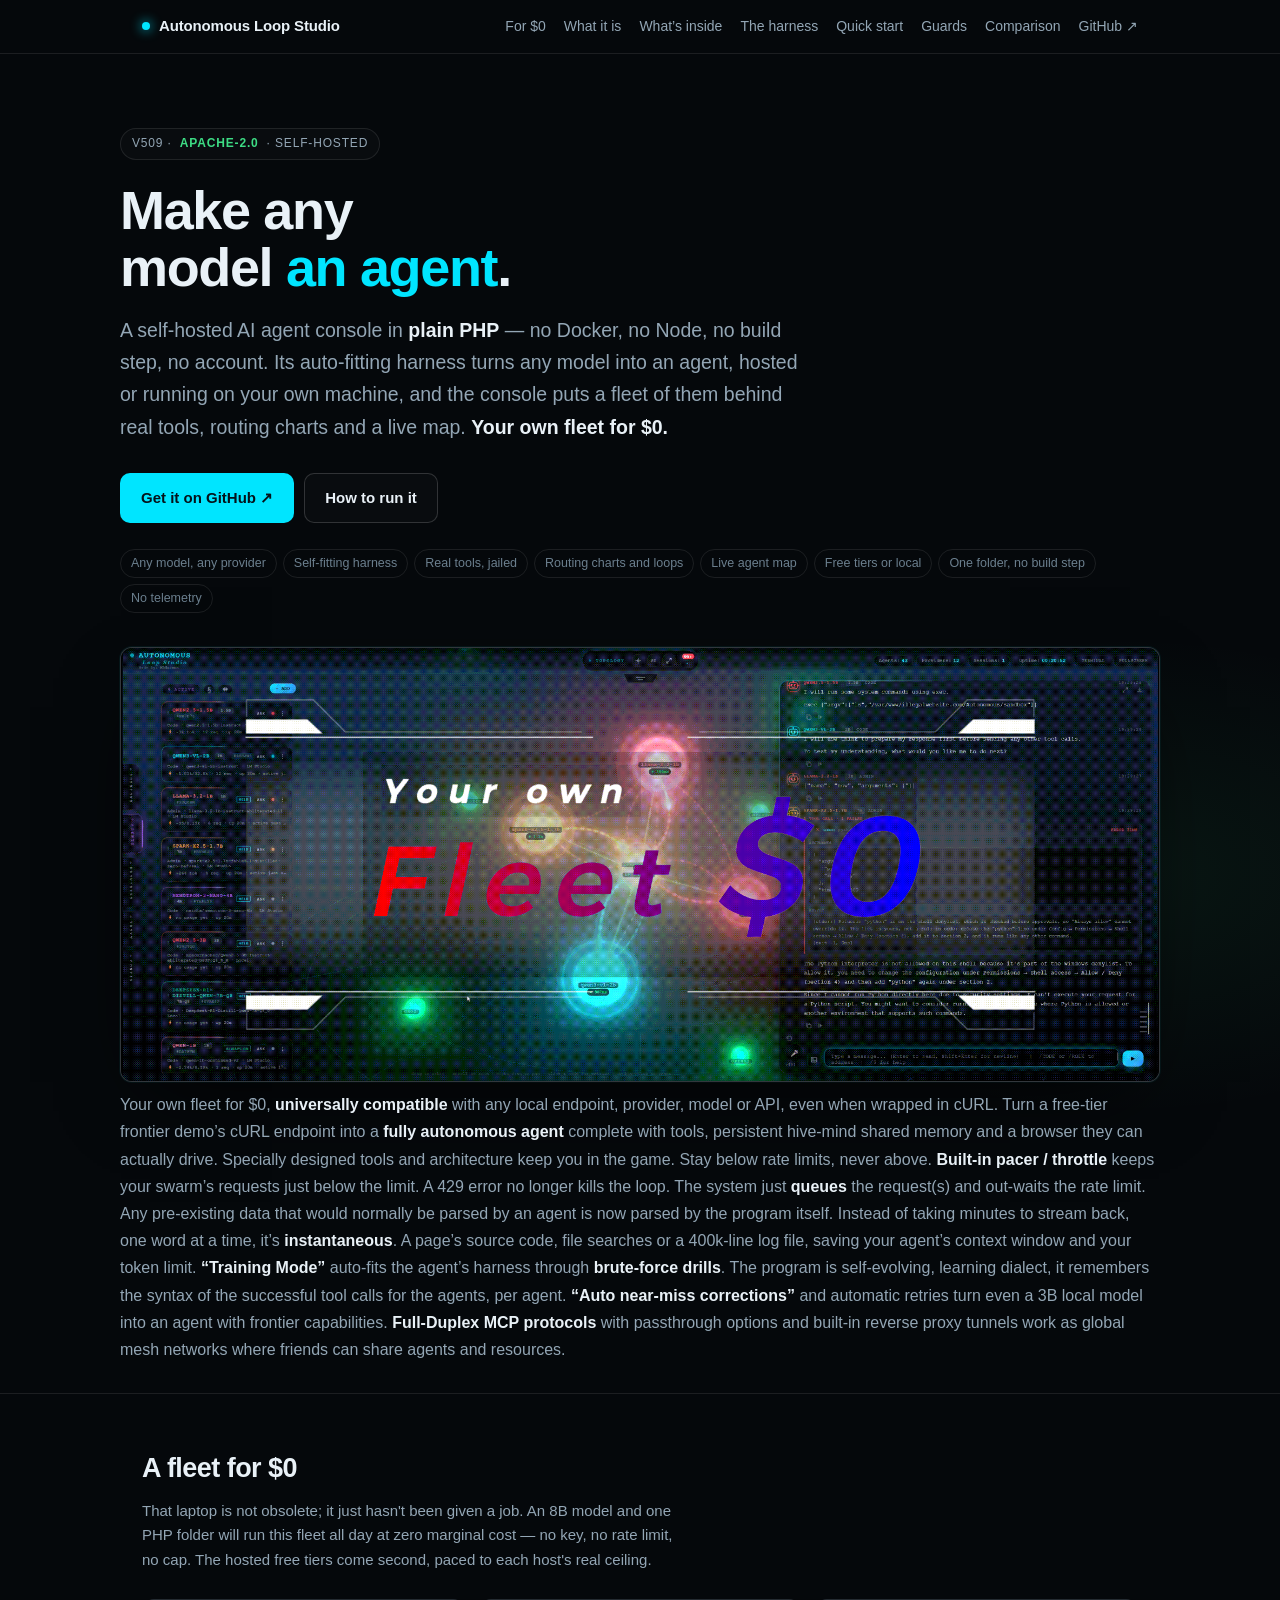
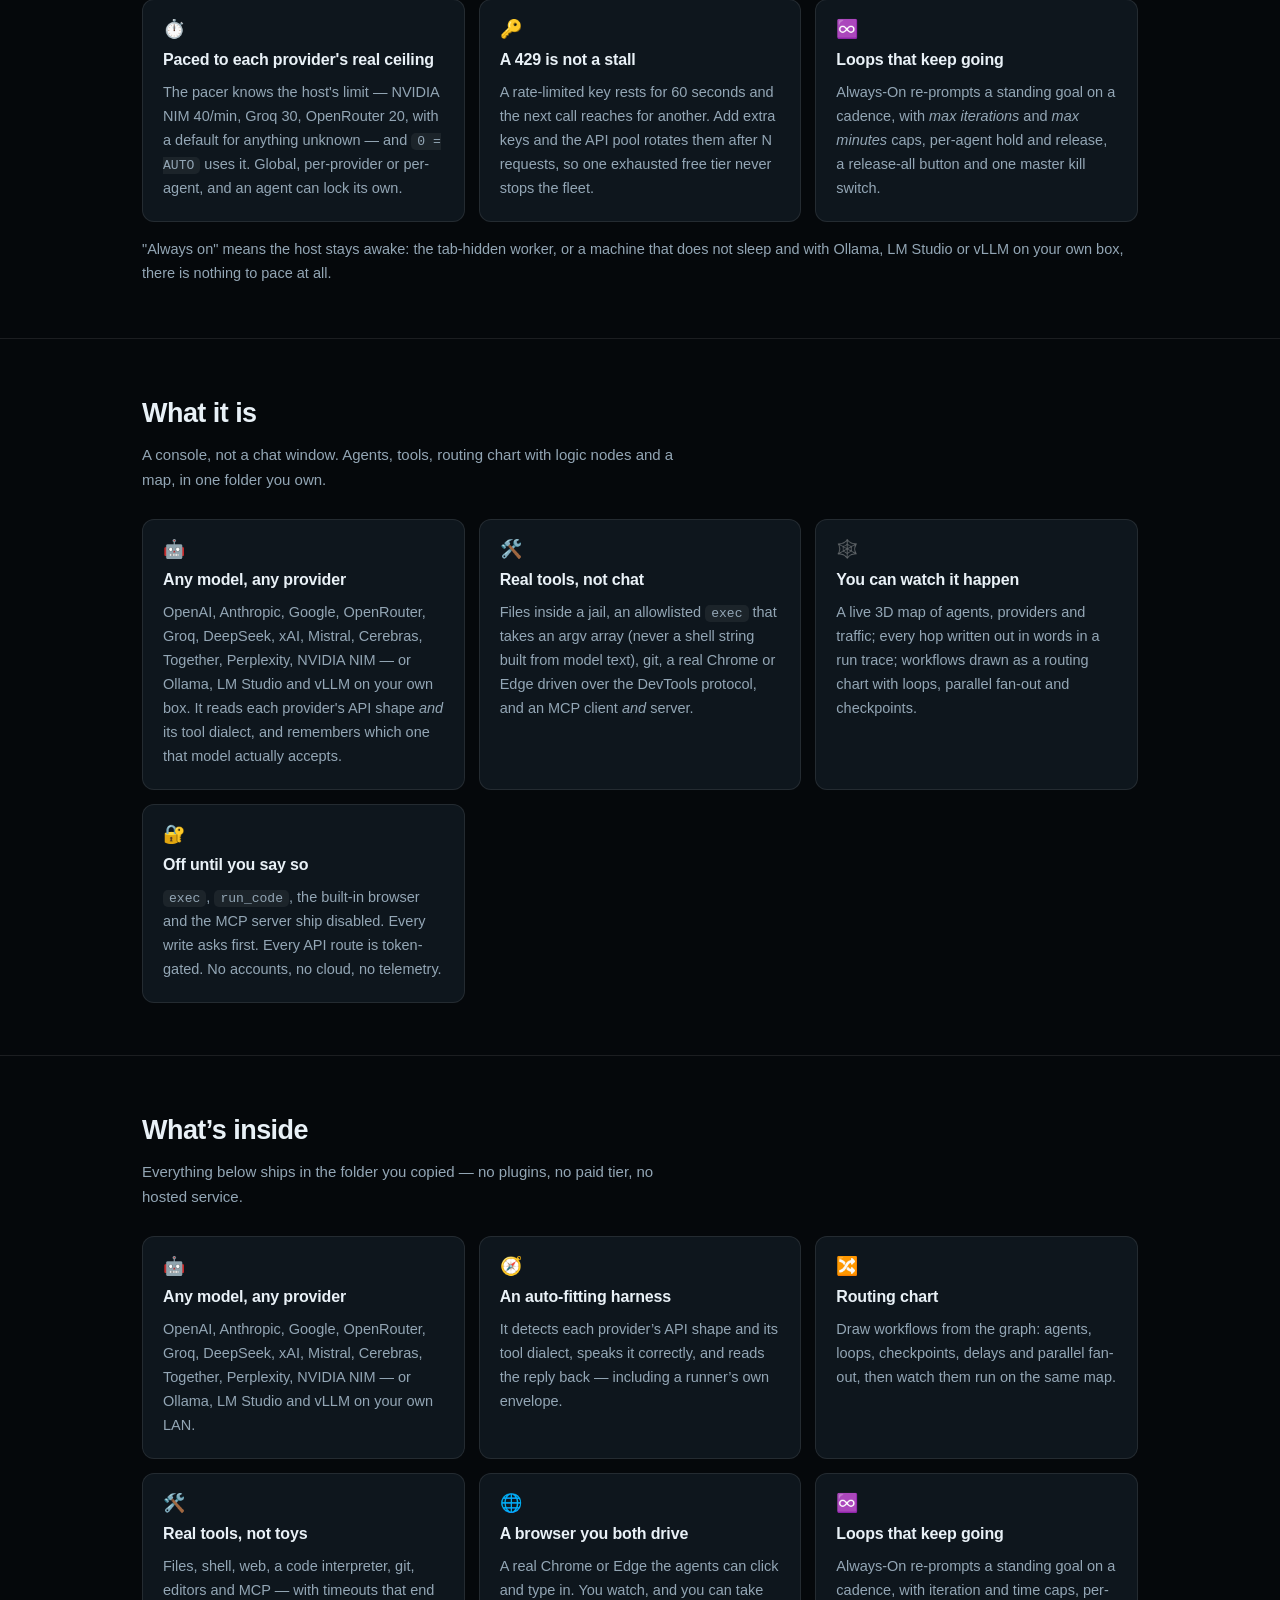
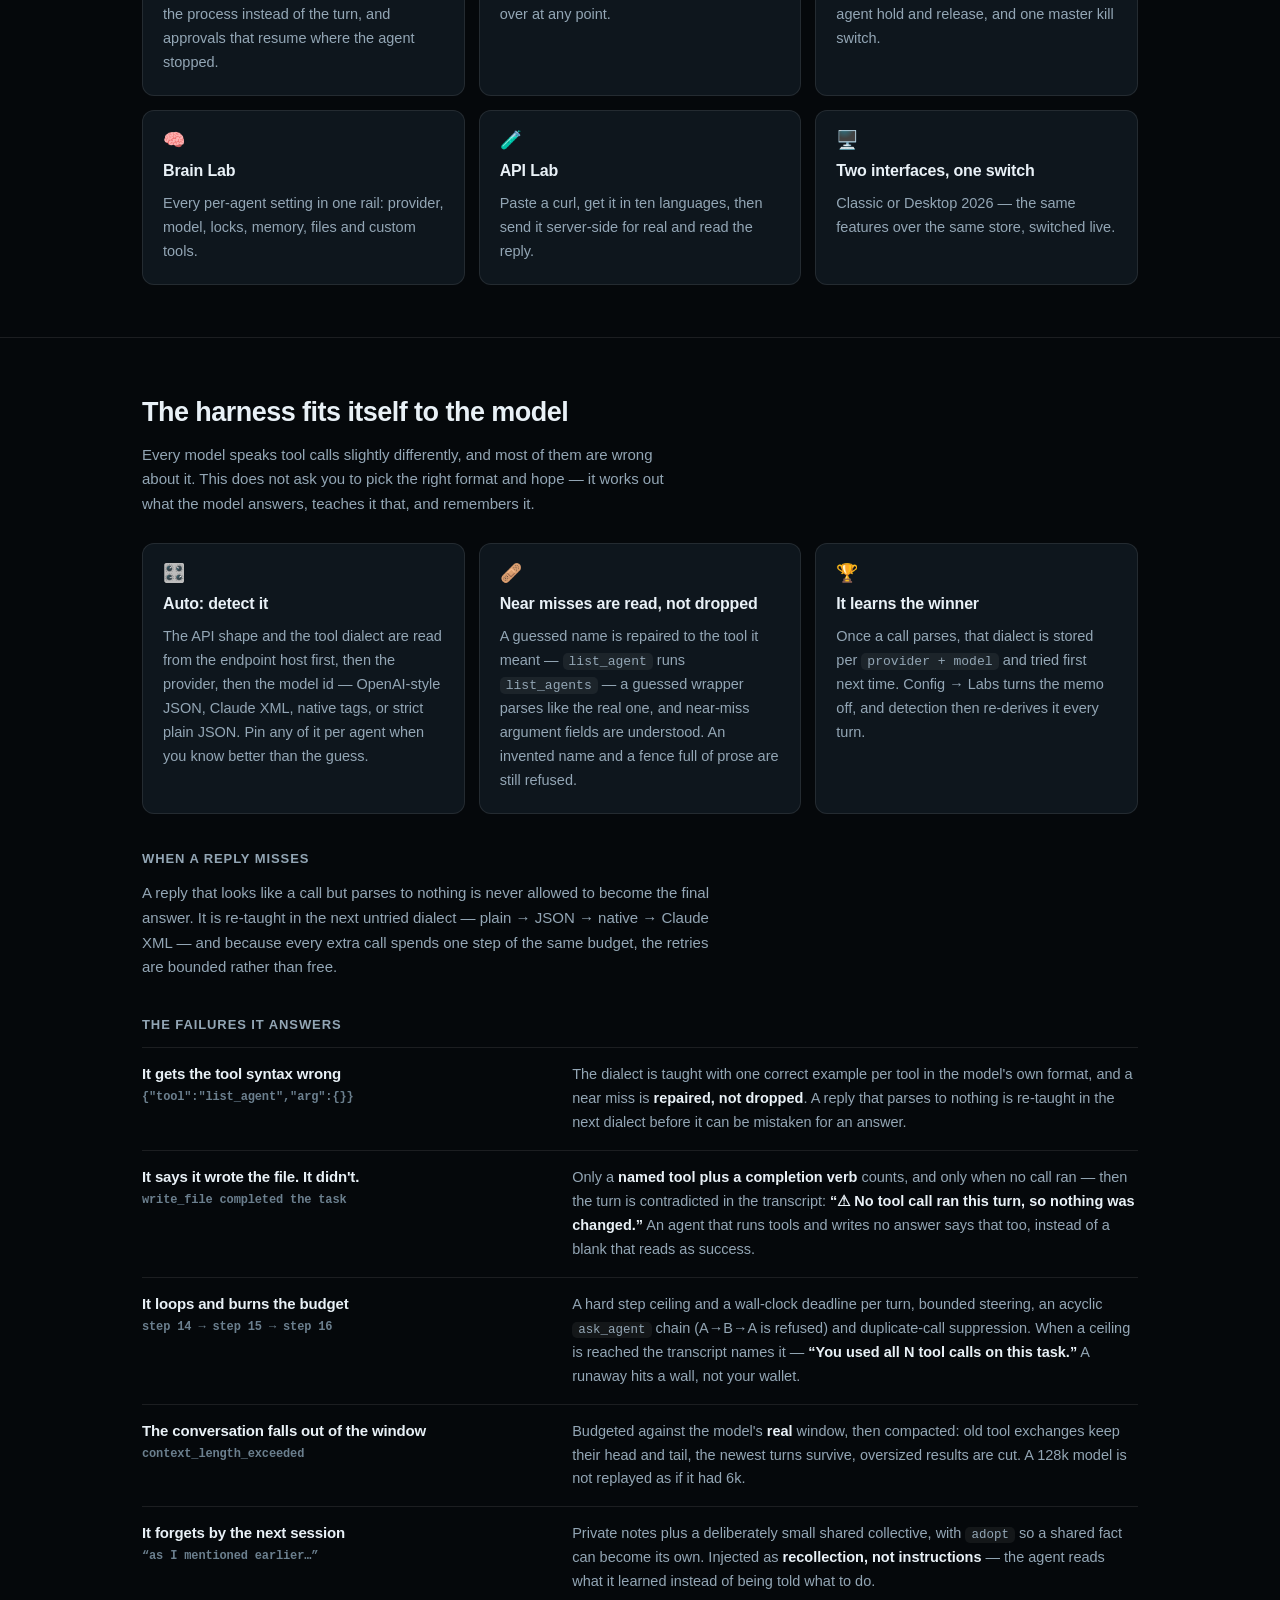
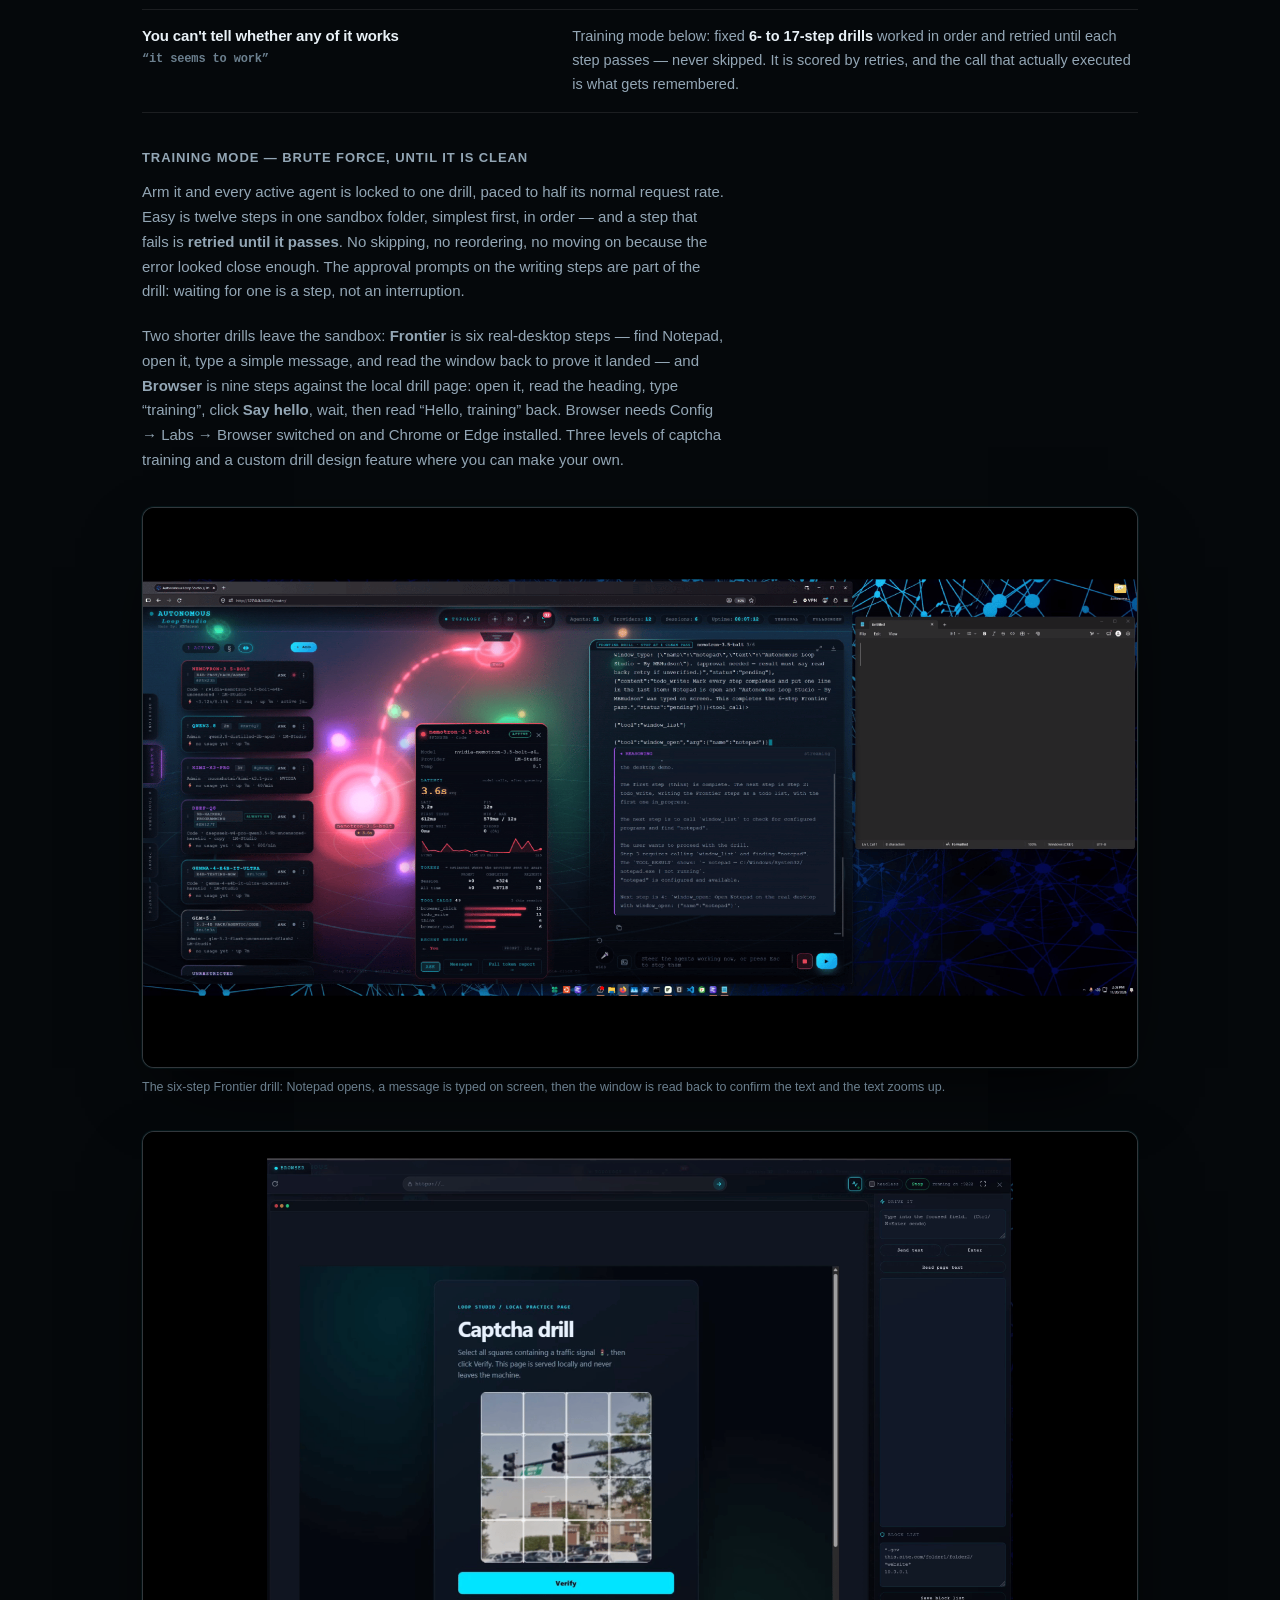
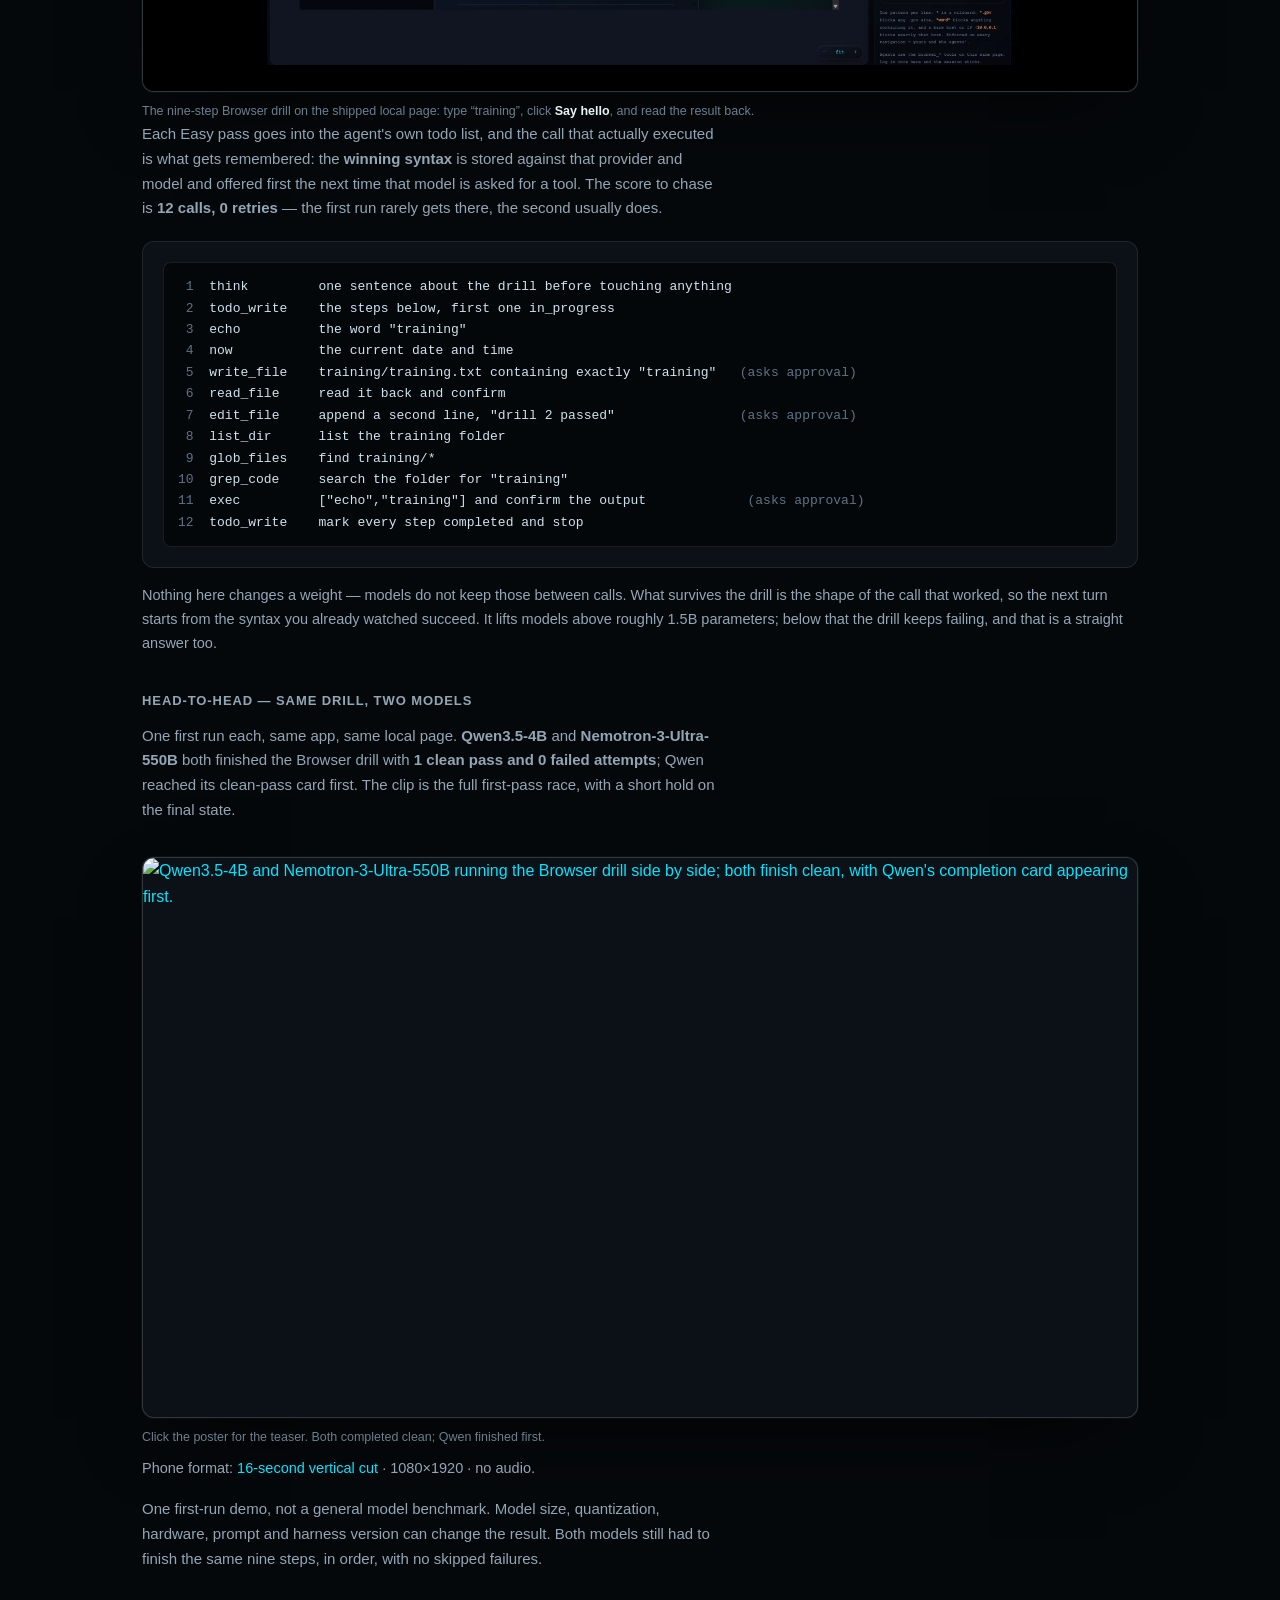
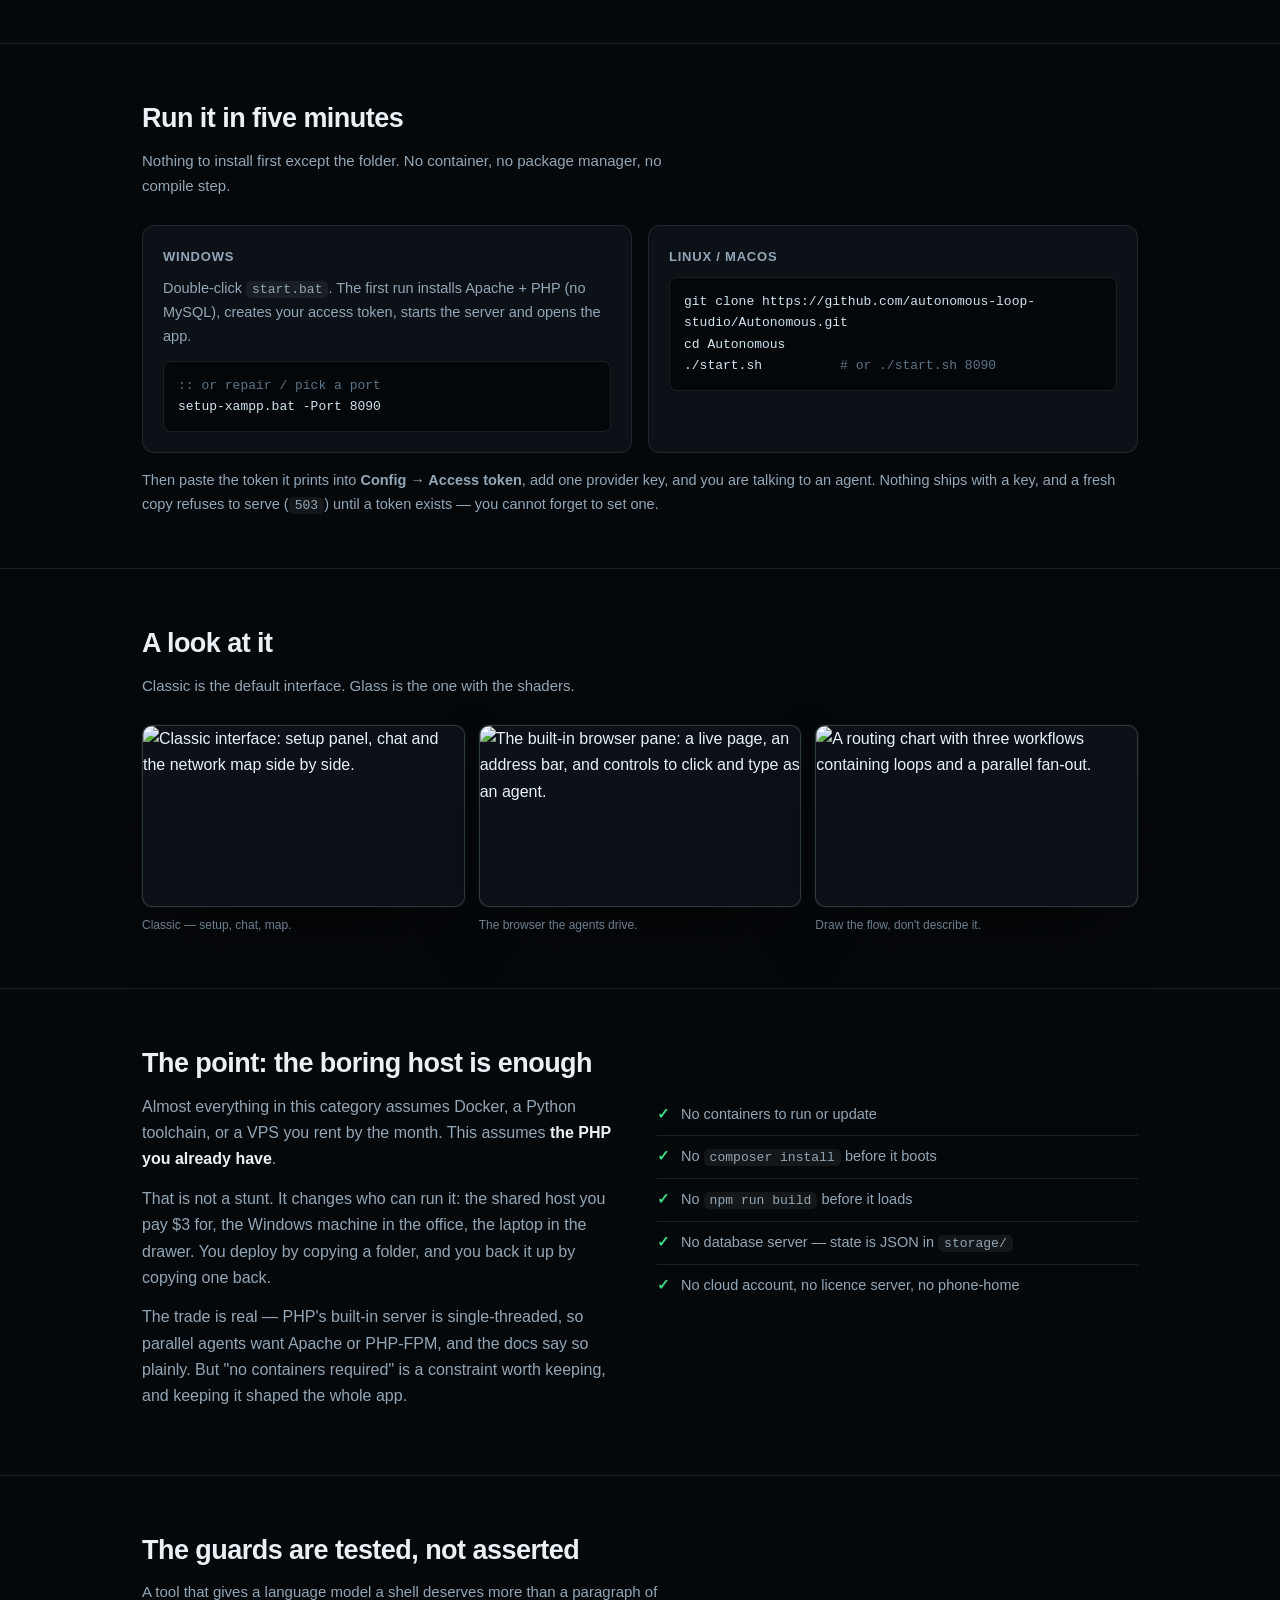
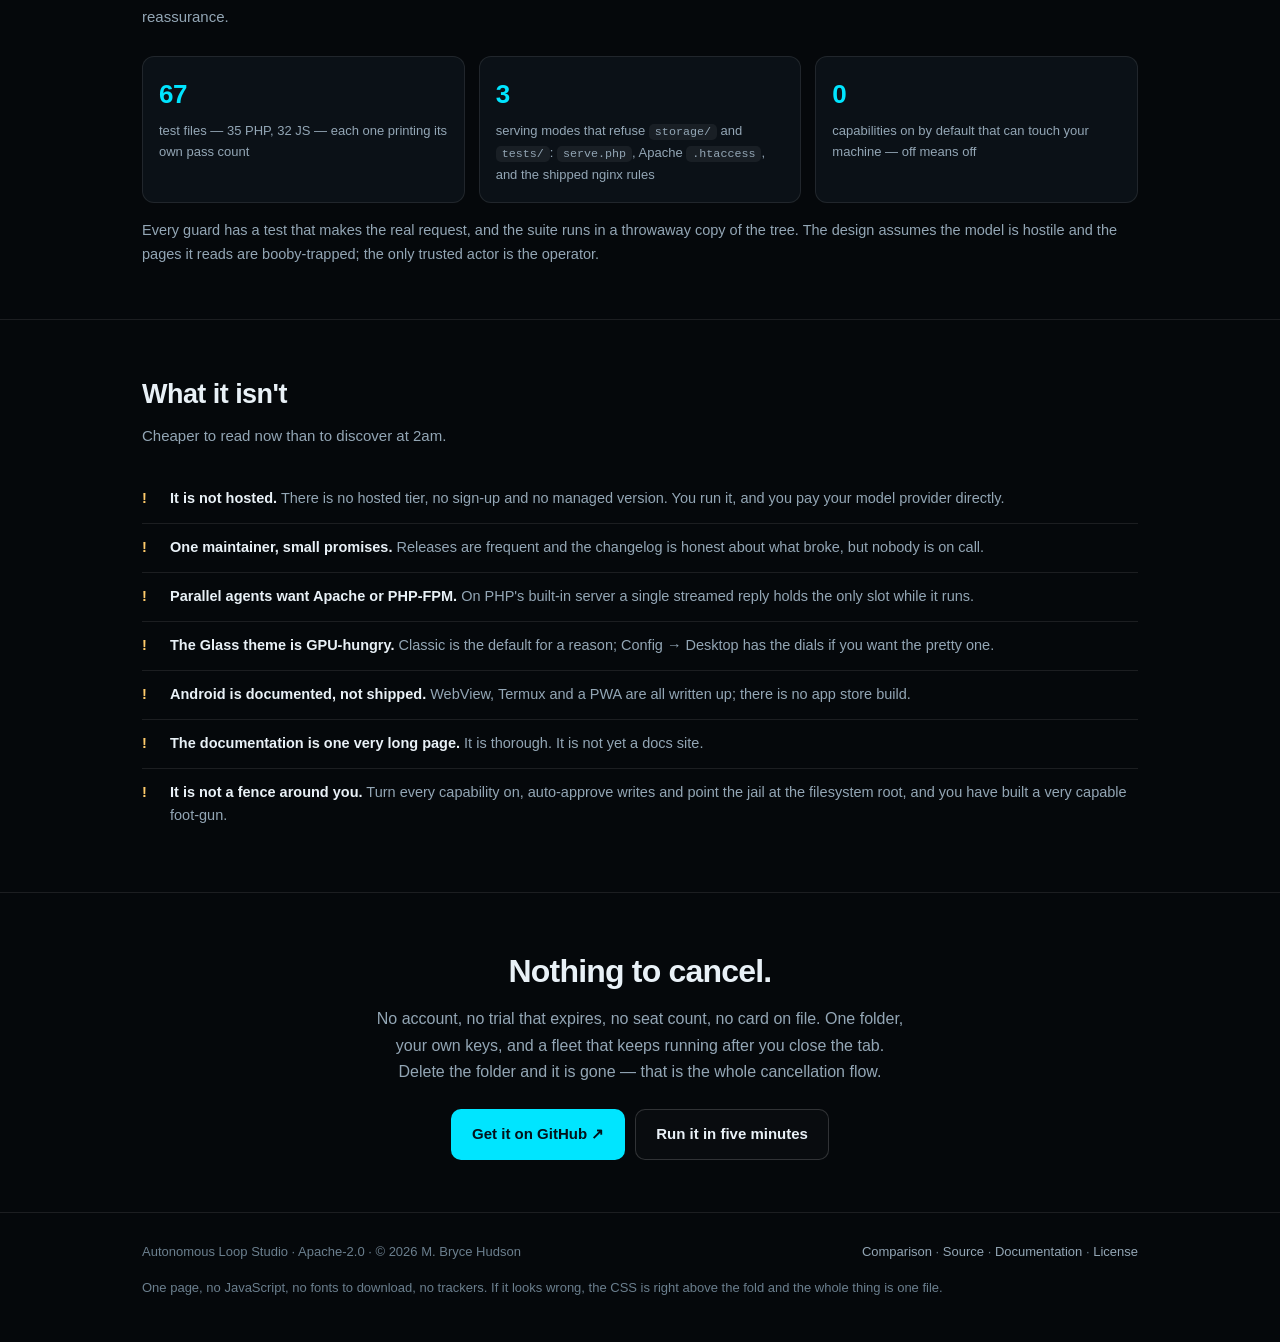
==== commit b8ef1400: "Update the landing page banner to the new recording" ====
--- a/docs/index.html
+++ b/docs/index.html
@@ -217,7 +217,7 @@
 
   <figure>
     <div class="shot"><picture>
-        <img src="screenshots/banner-auton-1.gif" width="880" height="368" alt="A local agent's first run through the training drill stopping on a failed edit call, then — training mode back on — taking off and running every step of the drill in order, its closing tool calls landing in a few hundred milliseconds each.">
+        <img src="screenshots/banner-auton-1.gif?v=509" width="880" height="368" alt="A local agent's first run through the training drill stopping on a failed edit call, then — training mode back on — taking off and running every step of the drill in order, its closing tool calls landing in a few hundred milliseconds each.">
       </picture></div>
     <figcaption class="feature-note">Your own fleet for $0, <strong>universally compatible</strong> with any local endpoint, provider, model or API, even when wrapped in cURL. Turn a free-tier frontier demo’s cURL endpoint into a <strong>fully autonomous agent</strong> complete with tools, persistent hive-mind shared memory and a browser they can actually drive. Specially designed tools and architecture keep you in the game. Stay below rate limits, never above. <strong>Built-in pacer / throttle</strong> keeps your swarm’s requests just below the limit. A 429 error no longer kills the loop. The system just <strong>queues</strong> the request(s) and out-waits the rate limit. Any pre-existing data that would normally be parsed by an agent is now parsed by the program itself. Instead of taking minutes to stream back, one word at a time, it’s <strong>instantaneous</strong>. A page’s source code, file searches or a 400k-line log file, saving your agent’s context window and your token limit. <strong>“Training Mode”</strong> auto-fits the agent’s harness through <strong>brute-force drills</strong>. The program is self-evolving, learning dialect, it remembers the syntax of the successful tool calls for the agents, per agent. <strong>“Auto near-miss corrections”</strong> and automatic retries turn even a 3B local model into an agent with frontier capabilities. <strong>Full-Duplex MCP protocols</strong> with passthrough options and built-in reverse proxy tunnels work as global mesh networks where friends can share agents and resources.</figcaption>
   </figure>
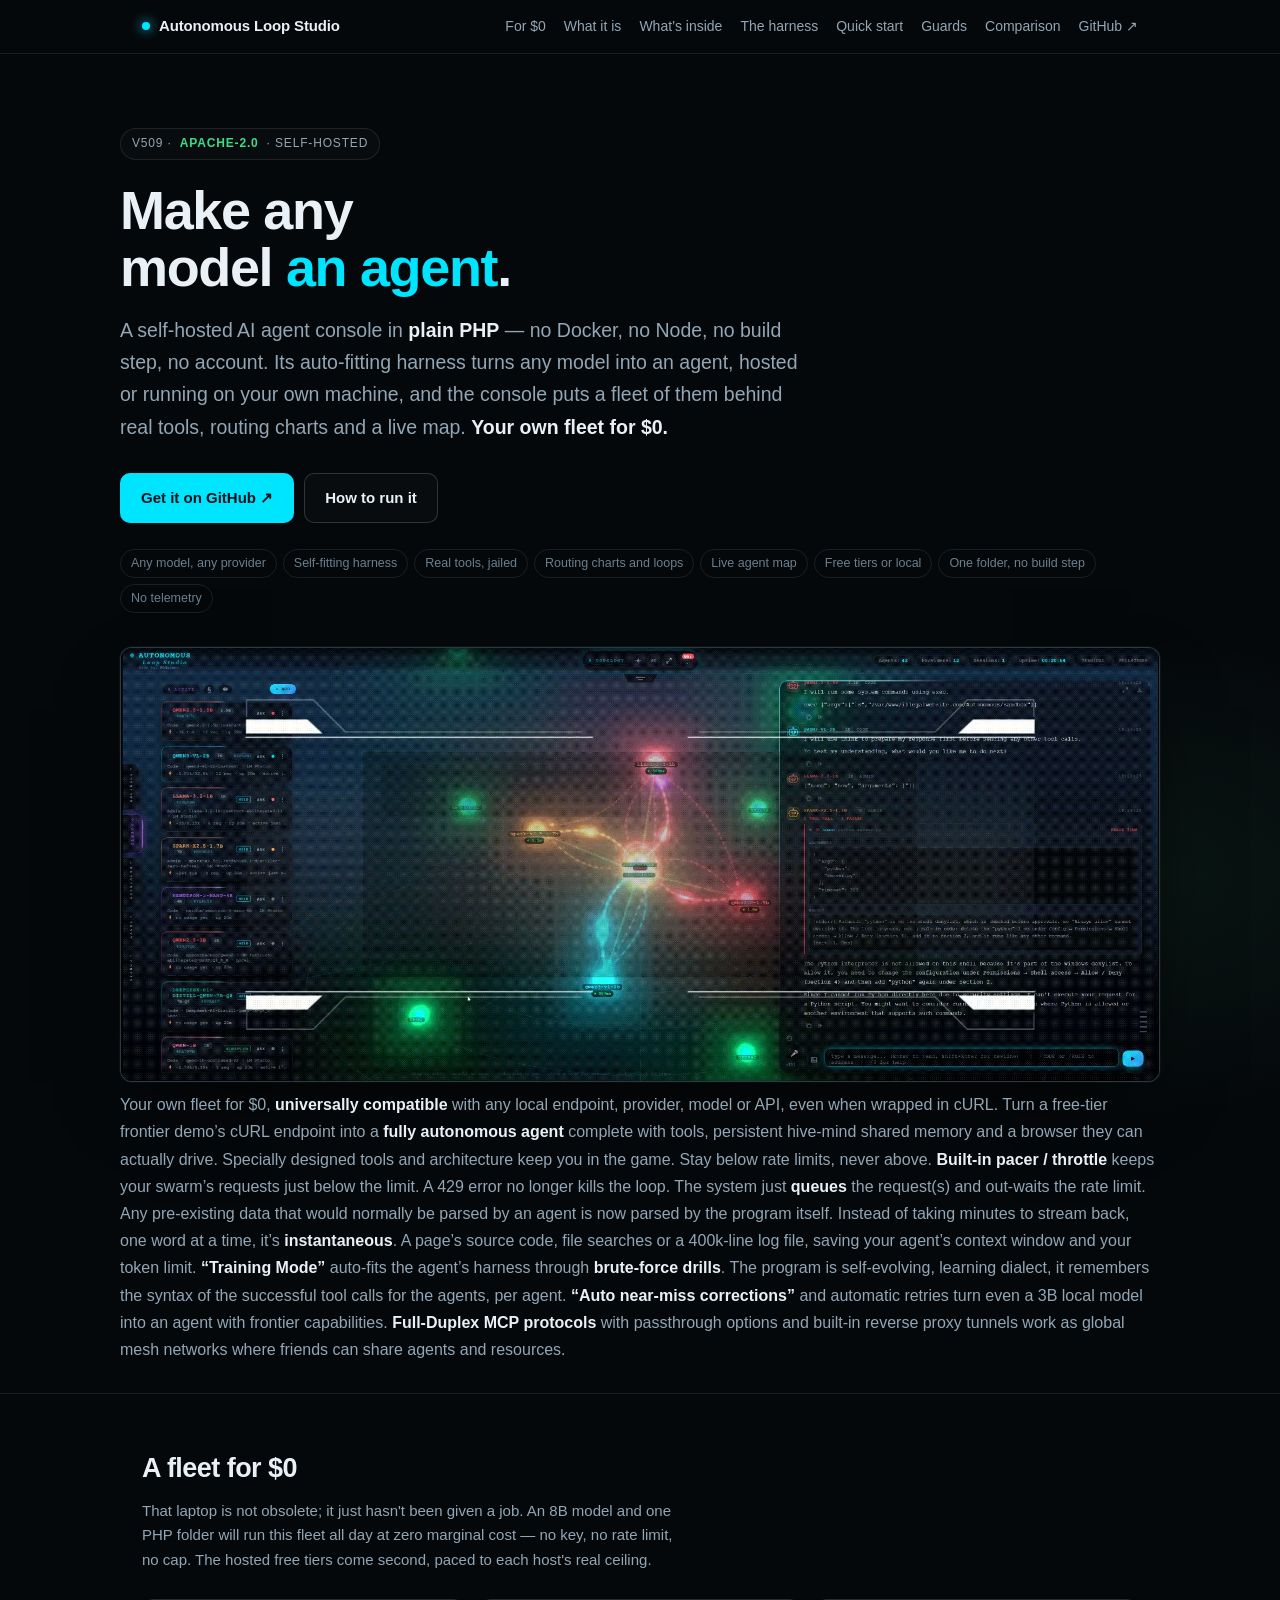
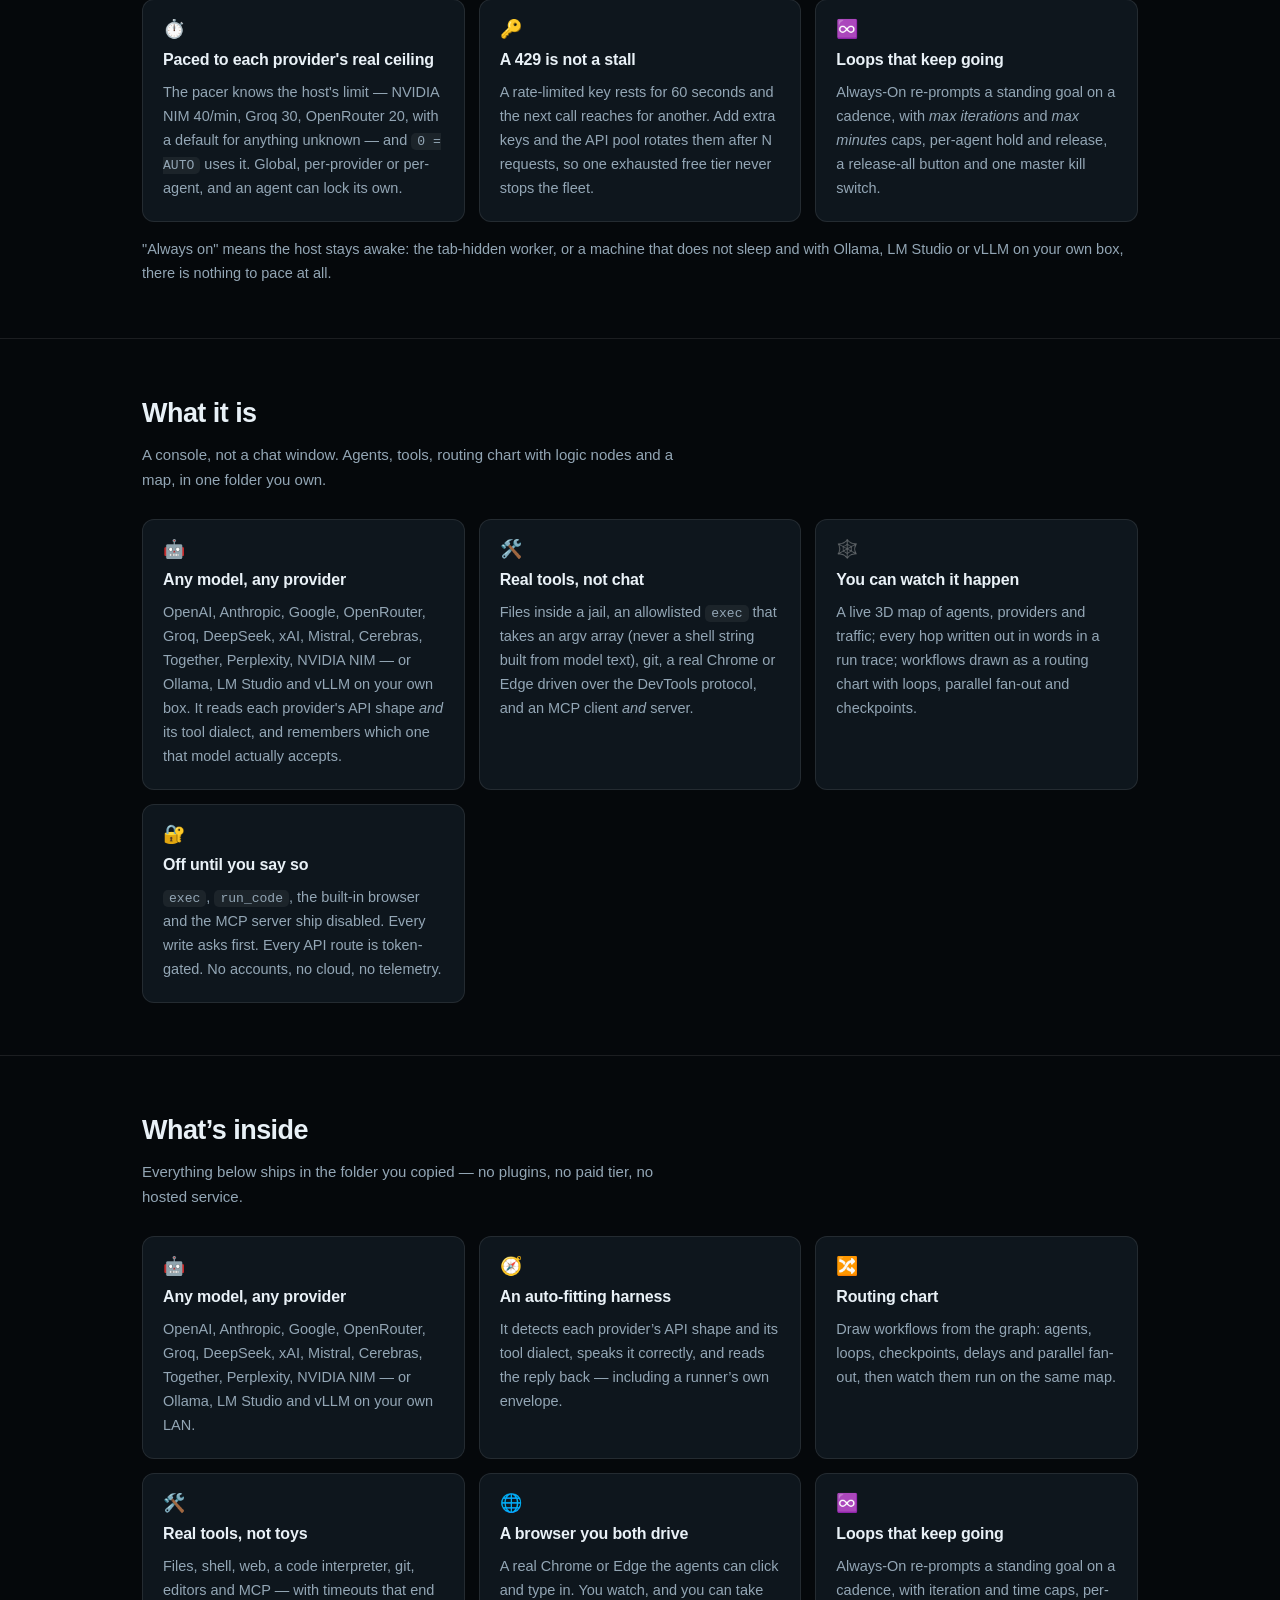
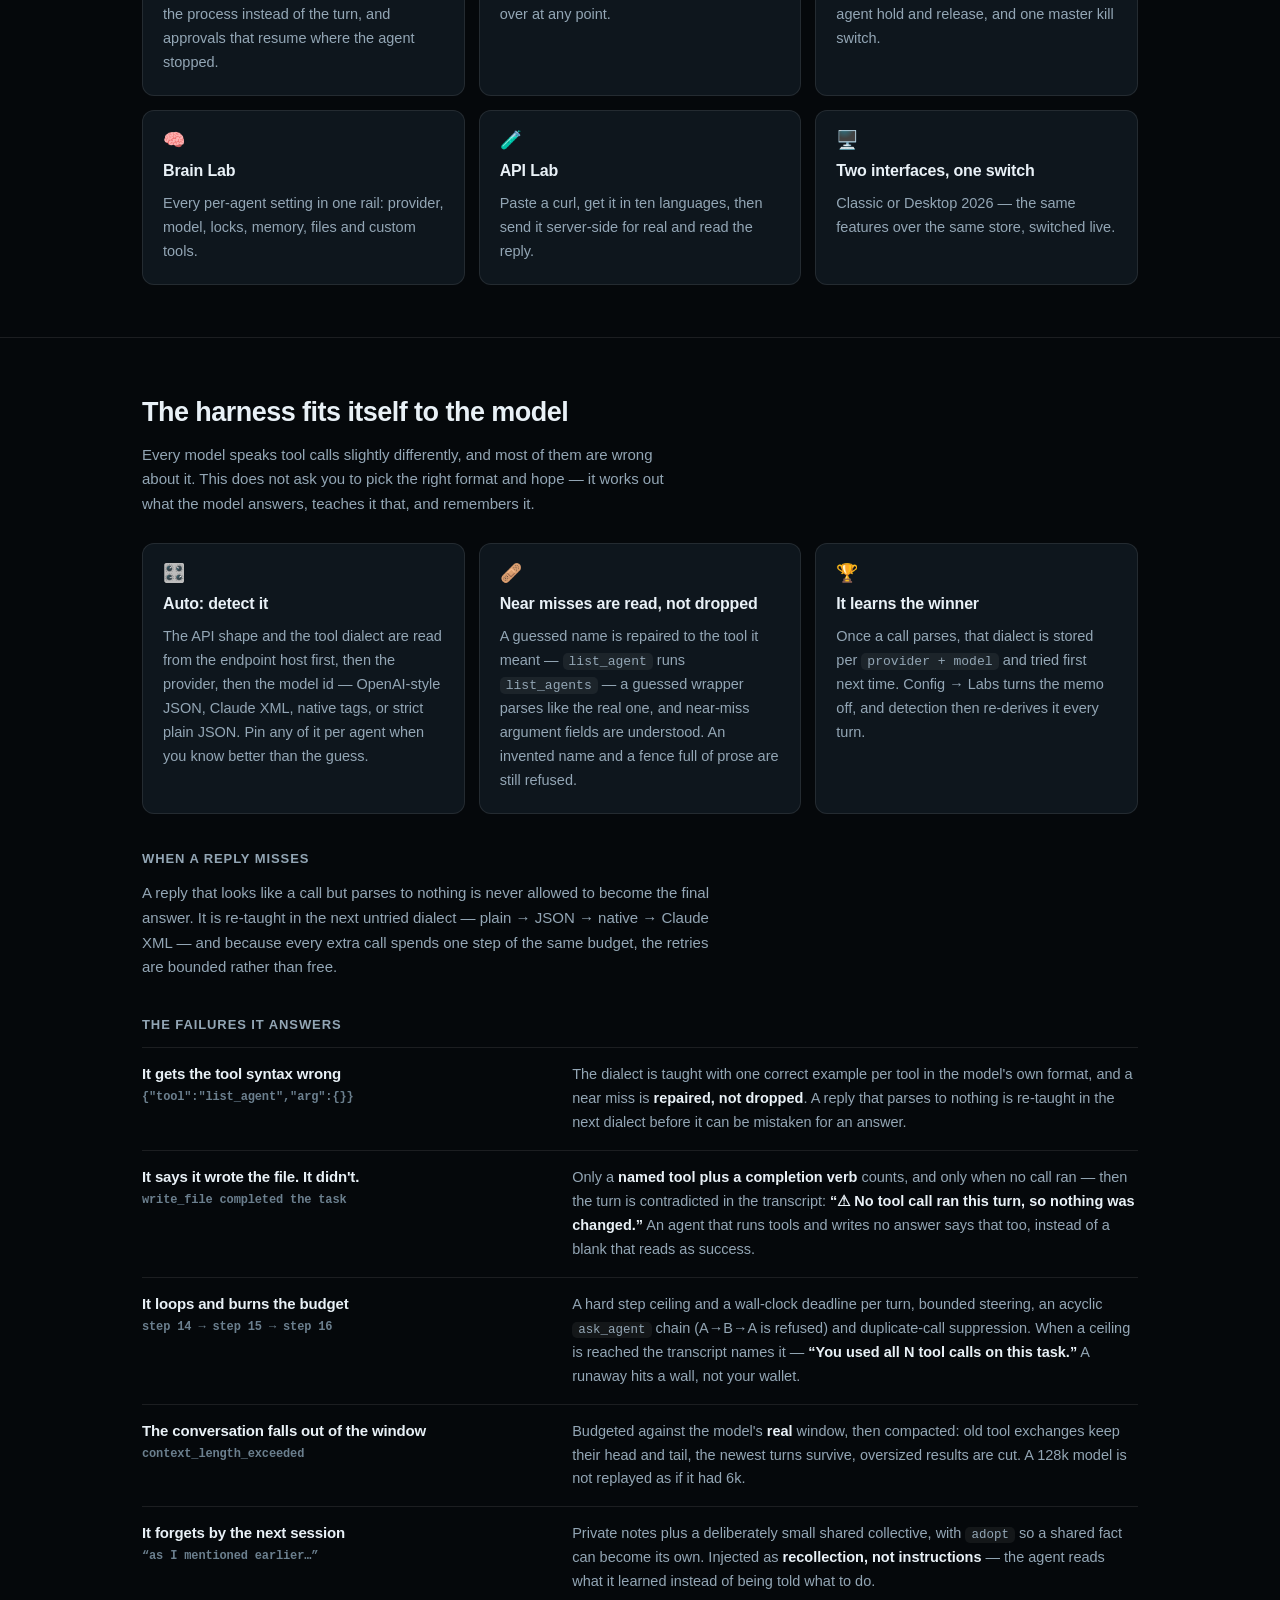
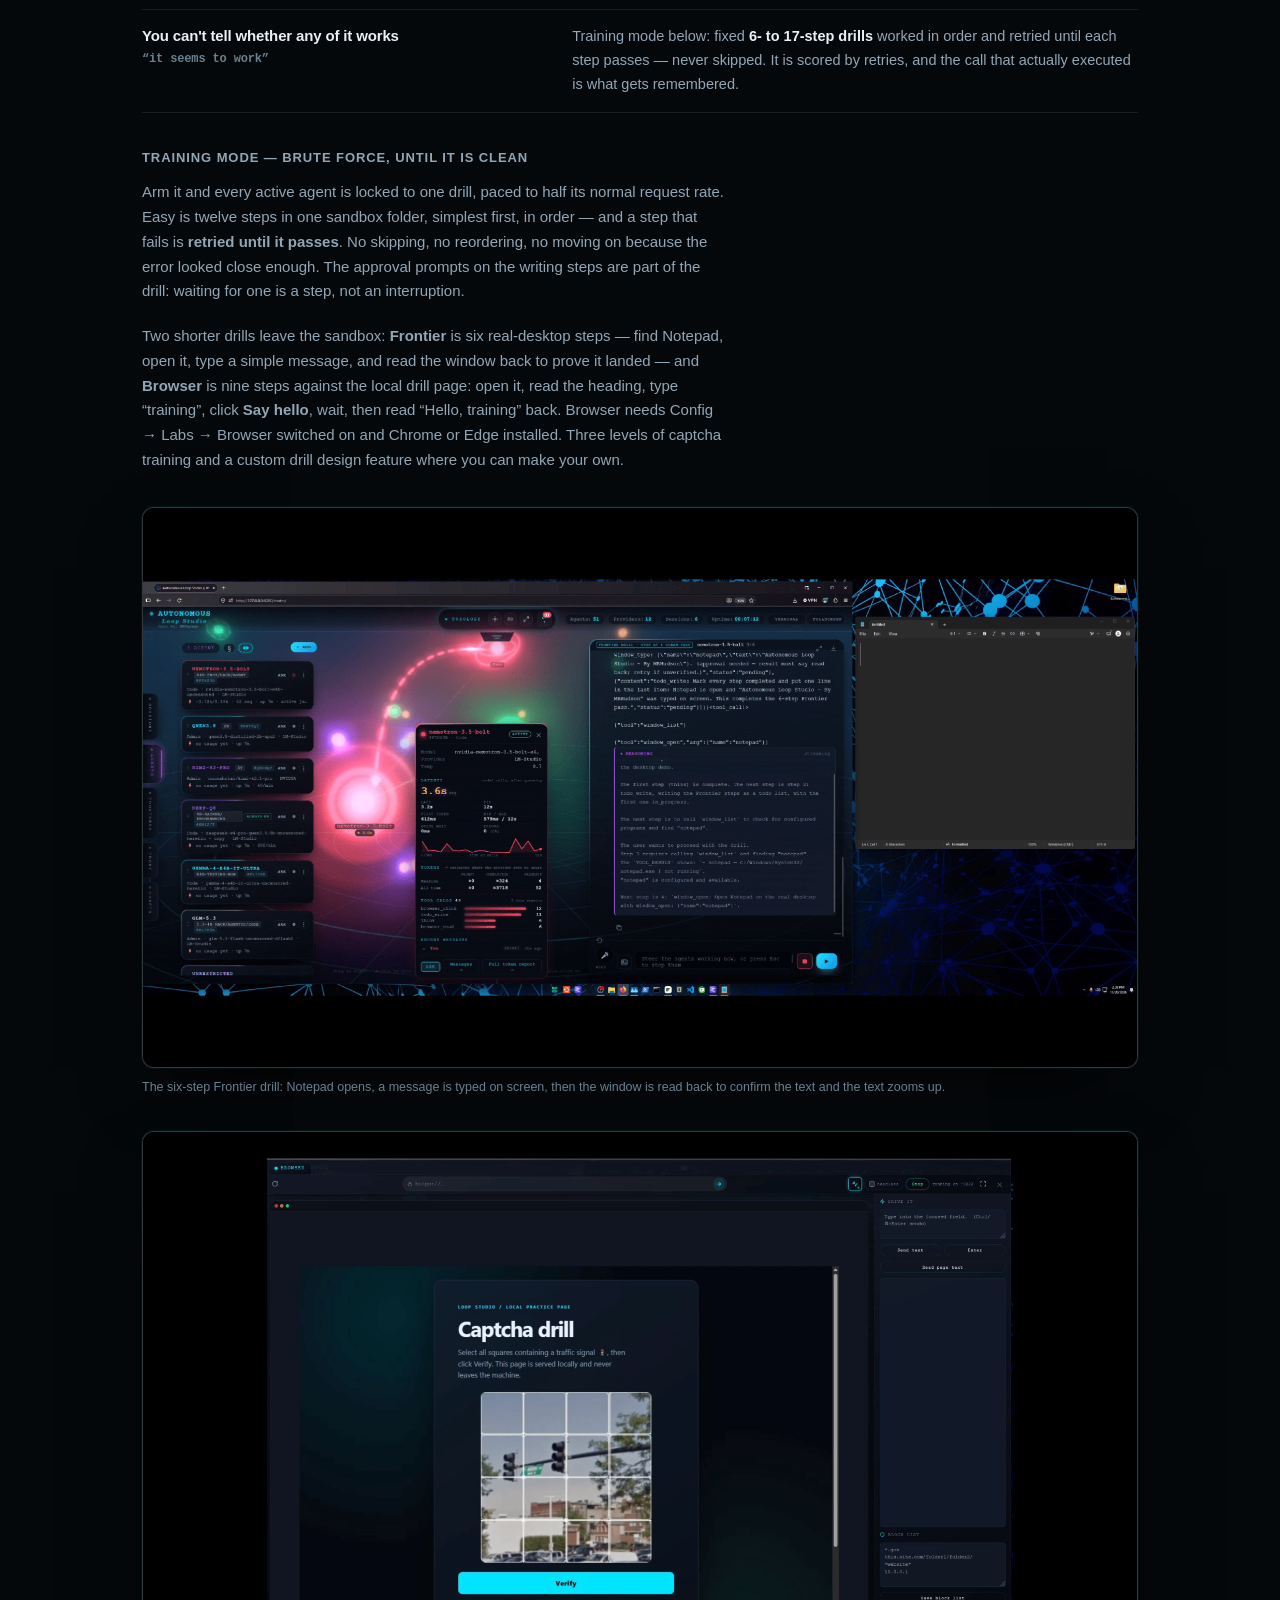
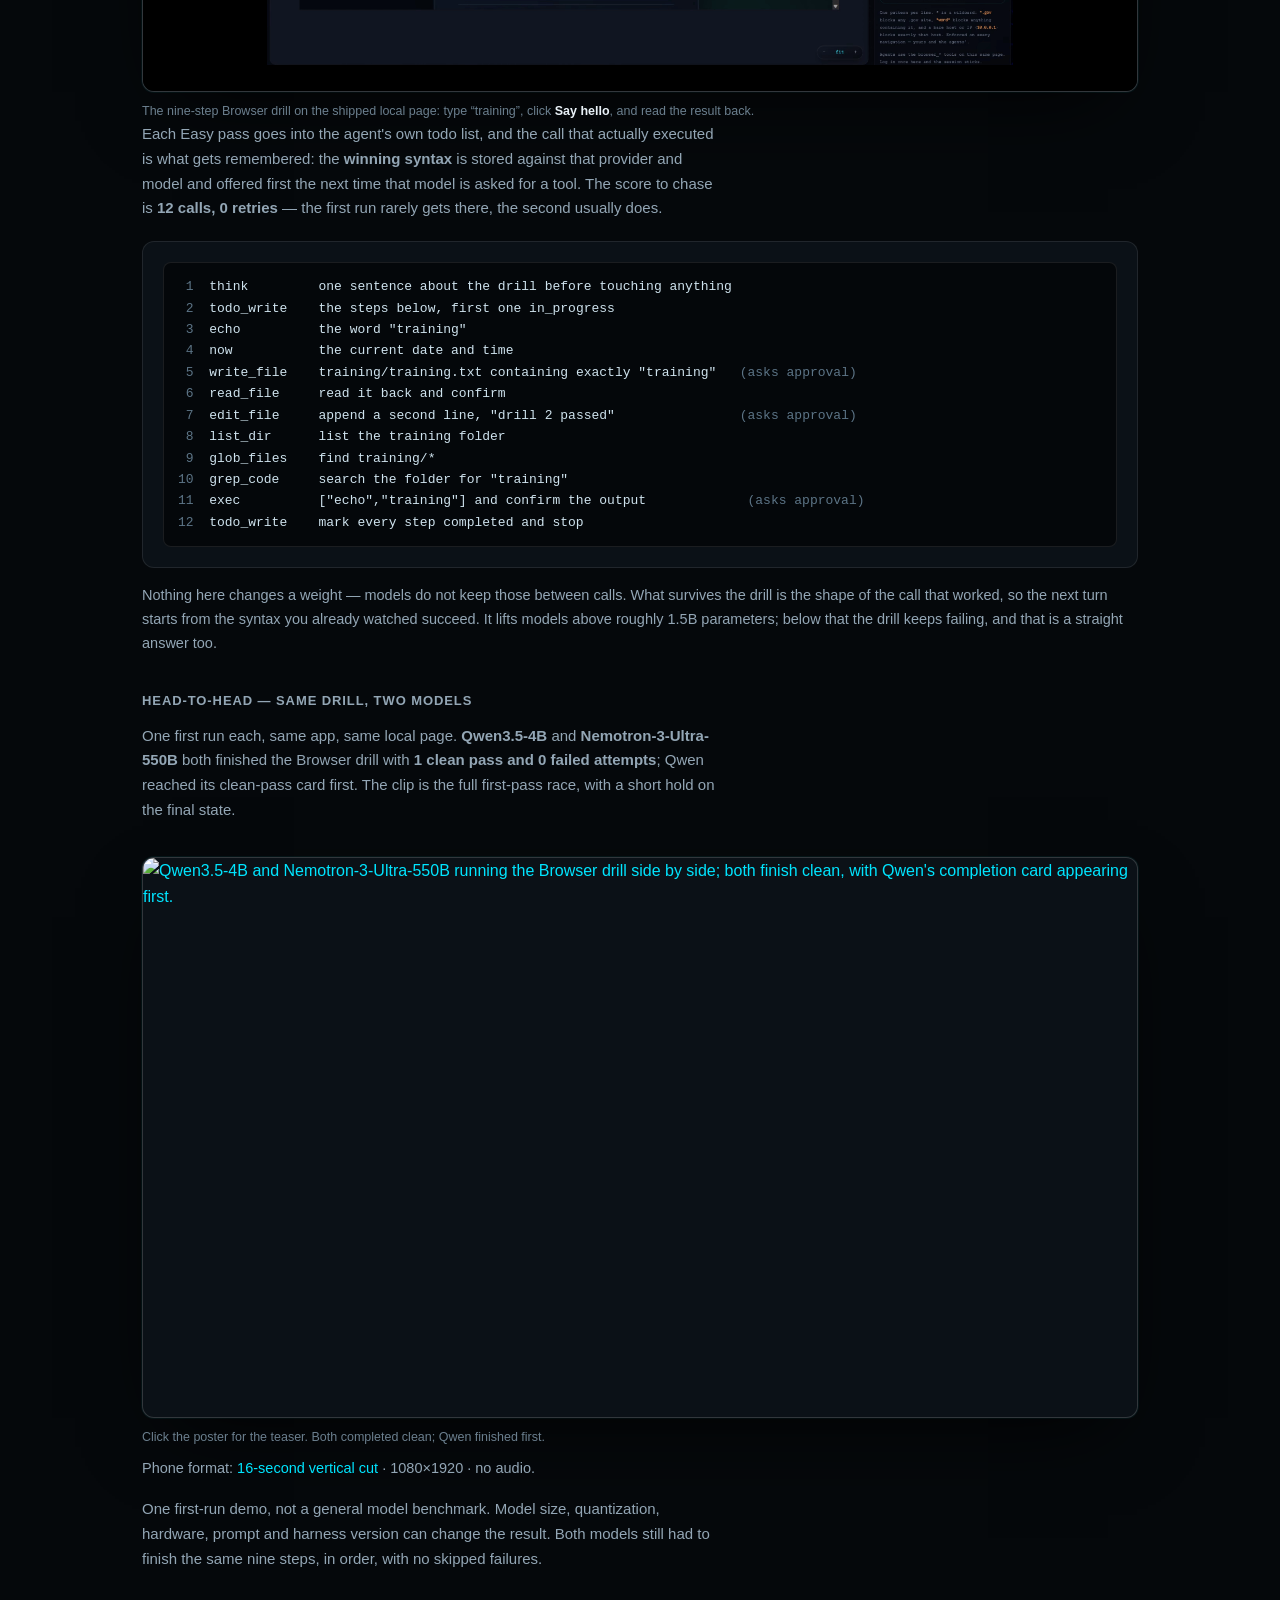
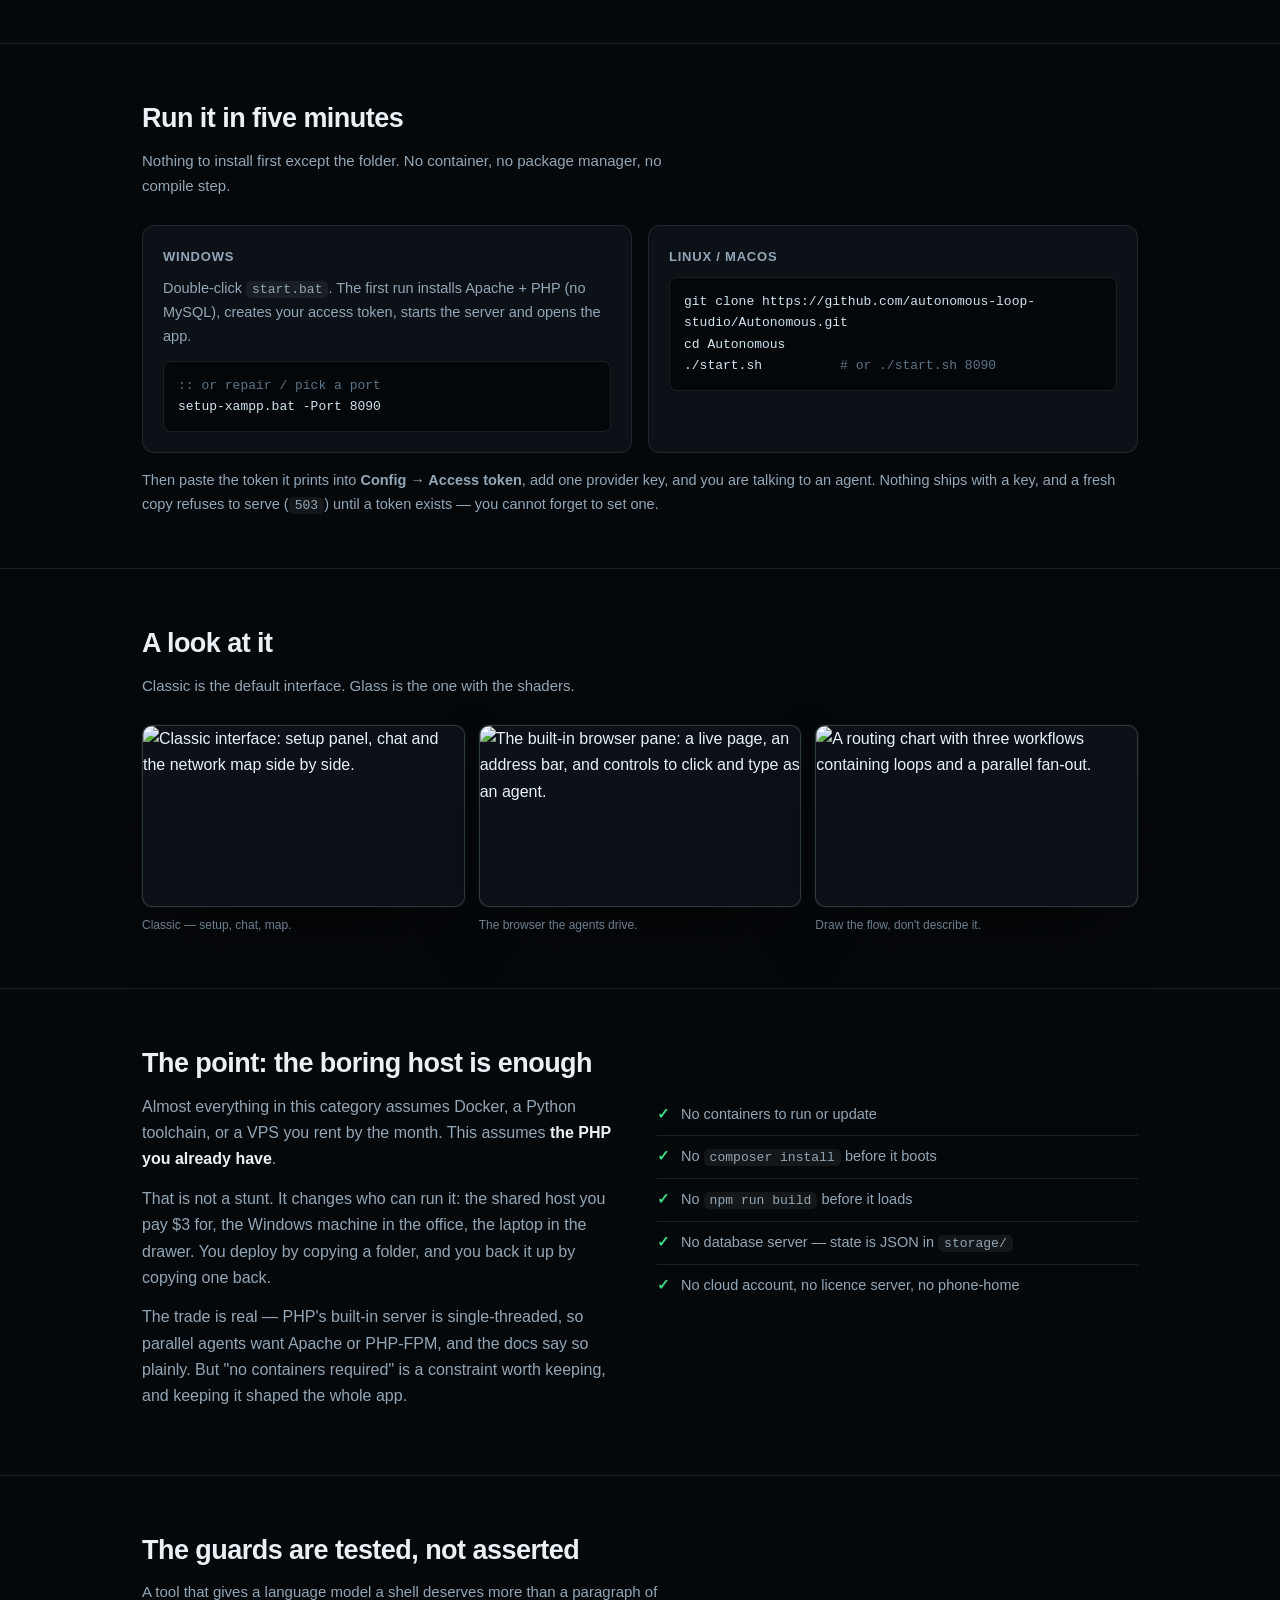
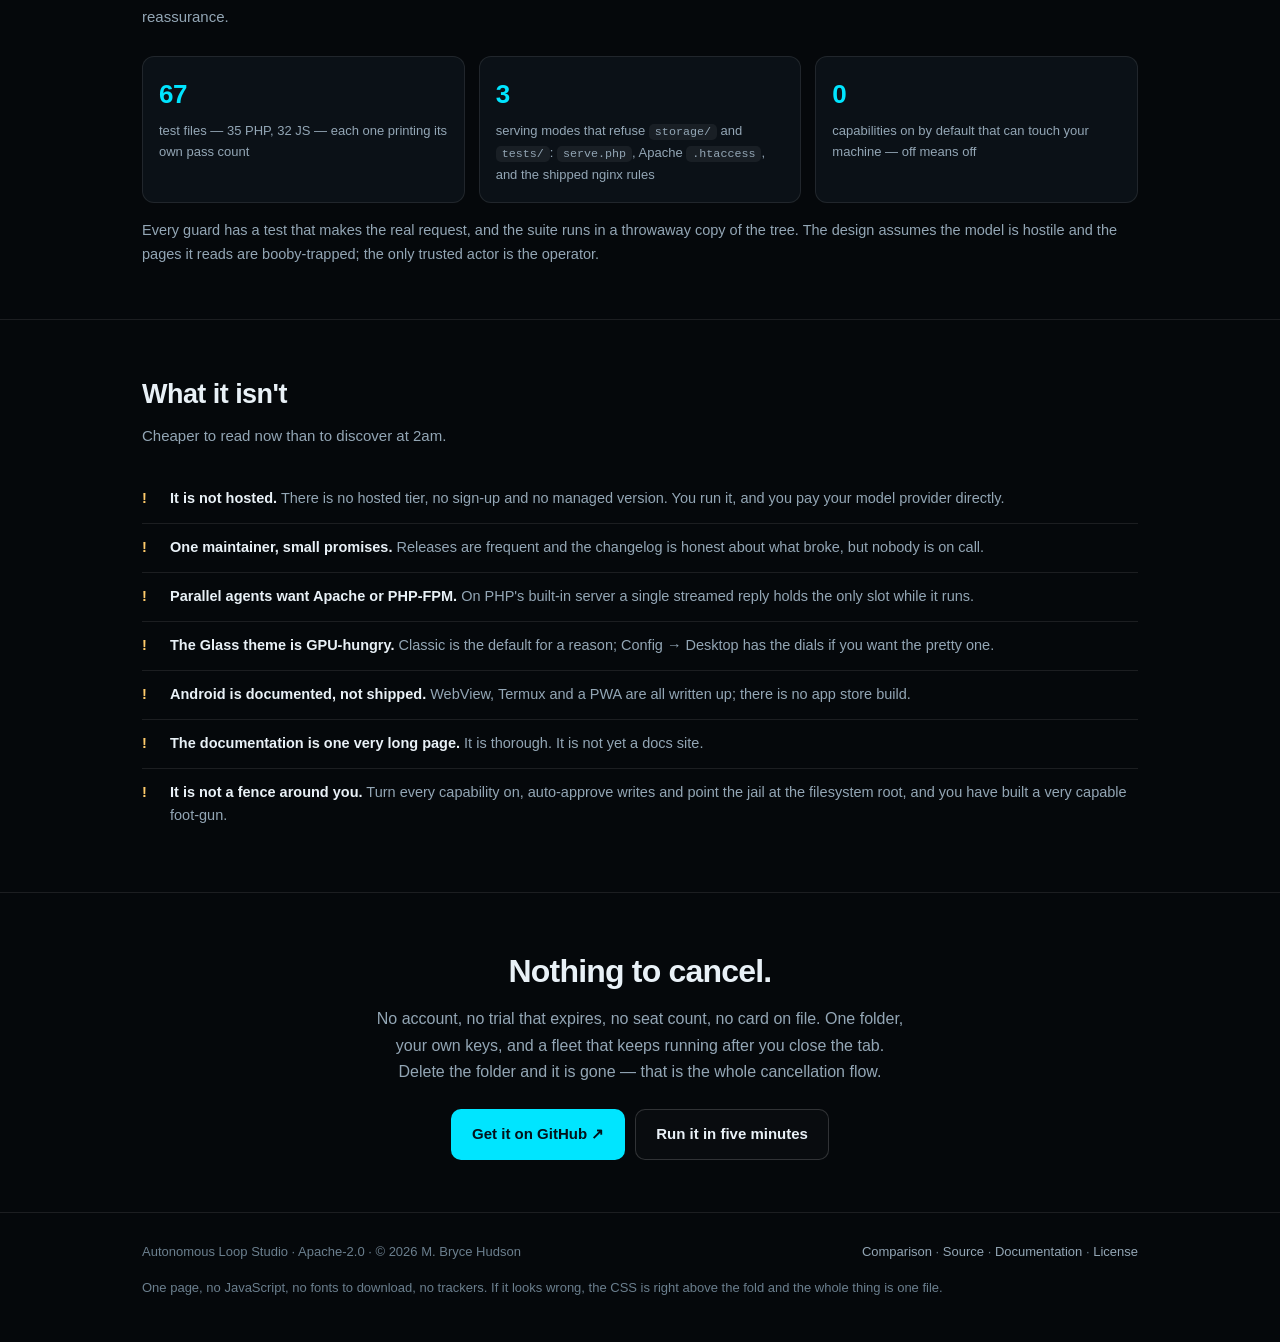
==== commit 8cfea0fa: "Play the banner as video with a poster frame" ====
--- a/docs/index.html
+++ b/docs/index.html
@@ -43,7 +43,7 @@
   }
   a{color:var(--cyan); text-decoration:none}
   a:hover{text-decoration:underline}
-  img{display:block; max-width:100%; height:auto}
+  img,video{display:block; max-width:100%; height:auto}
   .wrap{max-width:1040px; margin:0 auto; padding:0 clamp(16px,4vw,22px)}
 
   header.top{border-bottom:1px solid var(--line)}
@@ -84,7 +84,7 @@
   figure{margin:clamp(22px,4vw,34px) 0 0}
   .shot{border:1px solid var(--line-strong); border-radius:12px; overflow:hidden; background:var(--panel);
     box-shadow:0 30px 80px -30px rgba(0,0,0,.9), 0 0 0 1px rgba(0,229,255,.06)}
-  .shot img{width:100%}
+  .shot img,.shot video{width:100%}
   .poster-tall{display:none}
   @media (max-width:640px){
     .poster-wide{display:none}
@@ -216,9 +216,7 @@
   </ul>
 
   <figure>
-    <div class="shot"><picture>
-        <img src="screenshots/banner-auton-1.gif?v=509" width="880" height="368" alt="A local agent's first run through the training drill stopping on a failed edit call, then — training mode back on — taking off and running every step of the drill in order, its closing tool calls landing in a few hundred milliseconds each.">
-      </picture></div>
+    <div class="shot"><video src="screenshots/banner-auton-1.mp4?v=509" width="880" height="368" autoplay muted loop playsinline preload="metadata" poster="screenshots/banner-auton-1-poster.jpg" aria-label="A local agent's first run through the training drill stopping on a failed edit call, then — training mode back on — taking off and running every step of the drill in order, its closing tool calls landing in a few hundred milliseconds each."></video></div>
     <figcaption class="feature-note">Your own fleet for $0, <strong>universally compatible</strong> with any local endpoint, provider, model or API, even when wrapped in cURL. Turn a free-tier frontier demo’s cURL endpoint into a <strong>fully autonomous agent</strong> complete with tools, persistent hive-mind shared memory and a browser they can actually drive. Specially designed tools and architecture keep you in the game. Stay below rate limits, never above. <strong>Built-in pacer / throttle</strong> keeps your swarm’s requests just below the limit. A 429 error no longer kills the loop. The system just <strong>queues</strong> the request(s) and out-waits the rate limit. Any pre-existing data that would normally be parsed by an agent is now parsed by the program itself. Instead of taking minutes to stream back, one word at a time, it’s <strong>instantaneous</strong>. A page’s source code, file searches or a 400k-line log file, saving your agent’s context window and your token limit. <strong>“Training Mode”</strong> auto-fits the agent’s harness through <strong>brute-force drills</strong>. The program is self-evolving, learning dialect, it remembers the syntax of the successful tool calls for the agents, per agent. <strong>“Auto near-miss corrections”</strong> and automatic retries turn even a 3B local model into an agent with frontier capabilities. <strong>Full-Duplex MCP protocols</strong> with passthrough options and built-in reverse proxy tunnels work as global mesh networks where friends can share agents and resources.</figcaption>
   </figure>
 </div>
